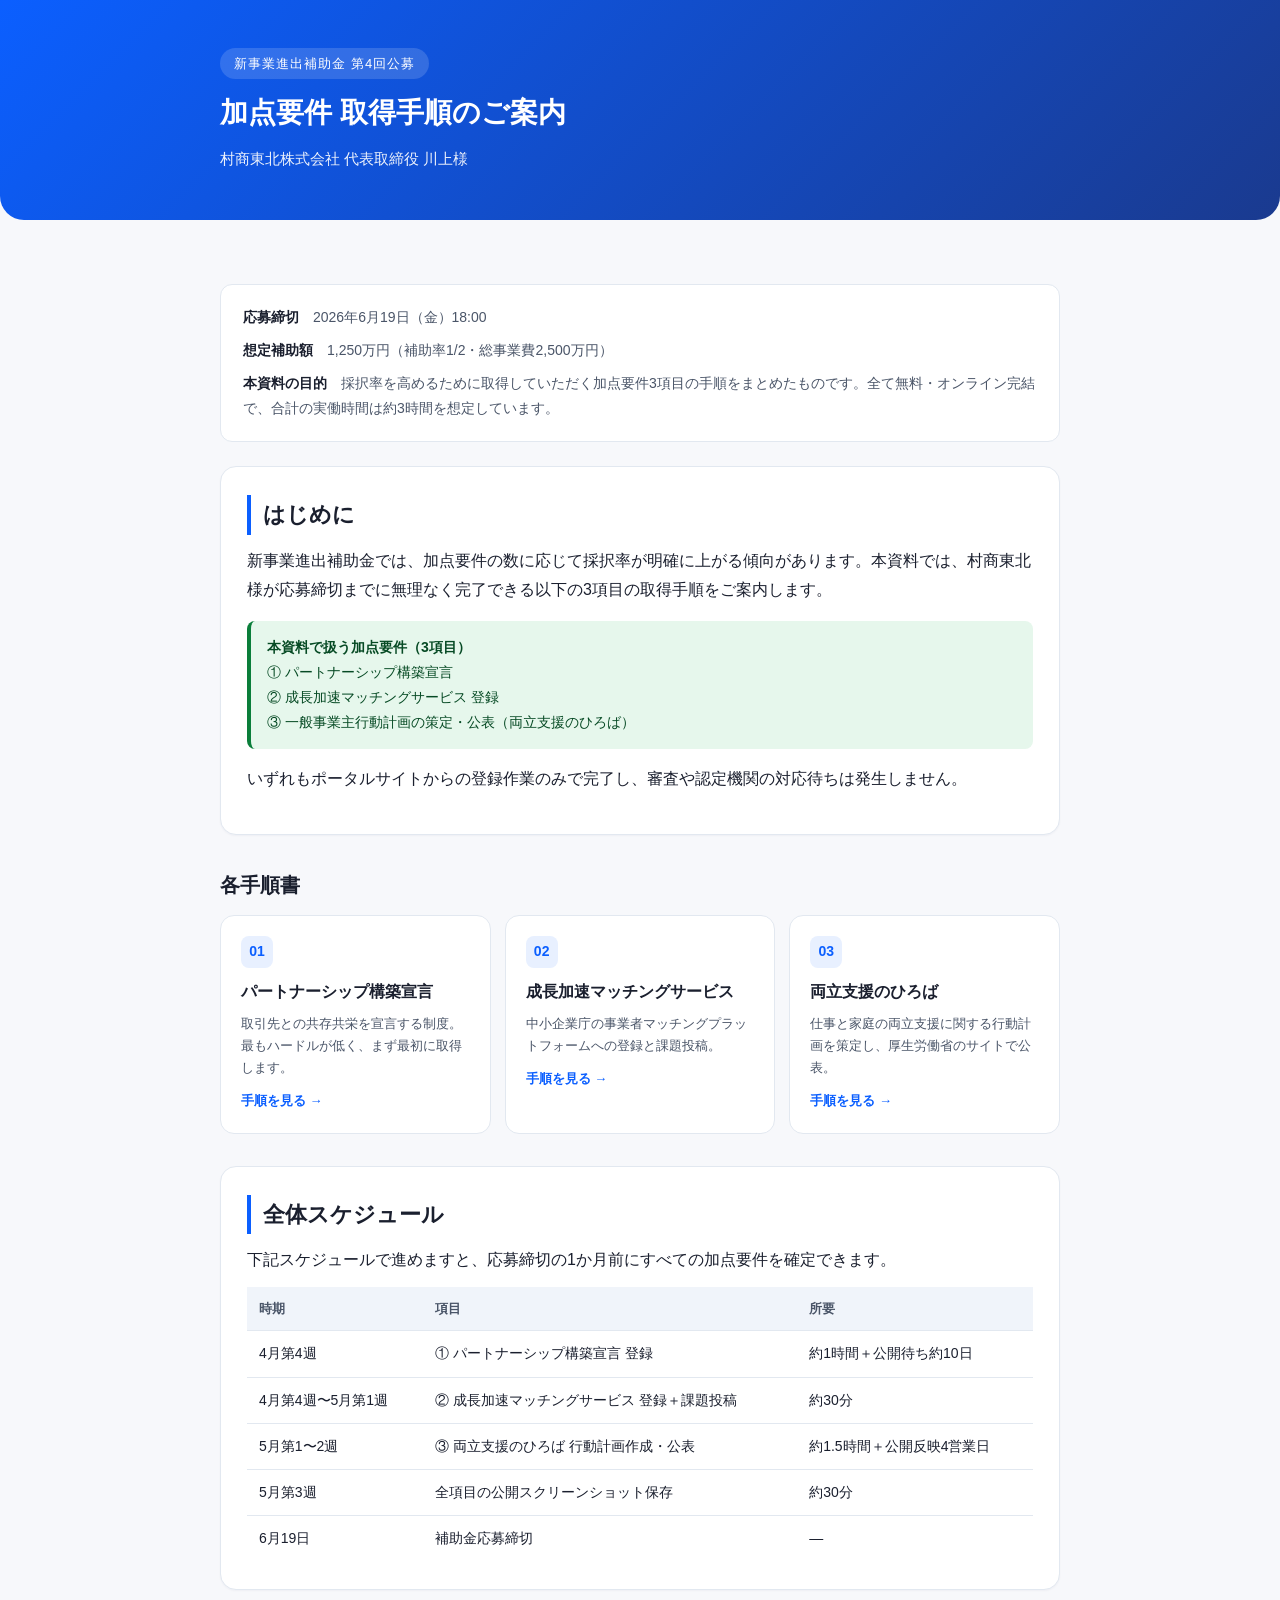
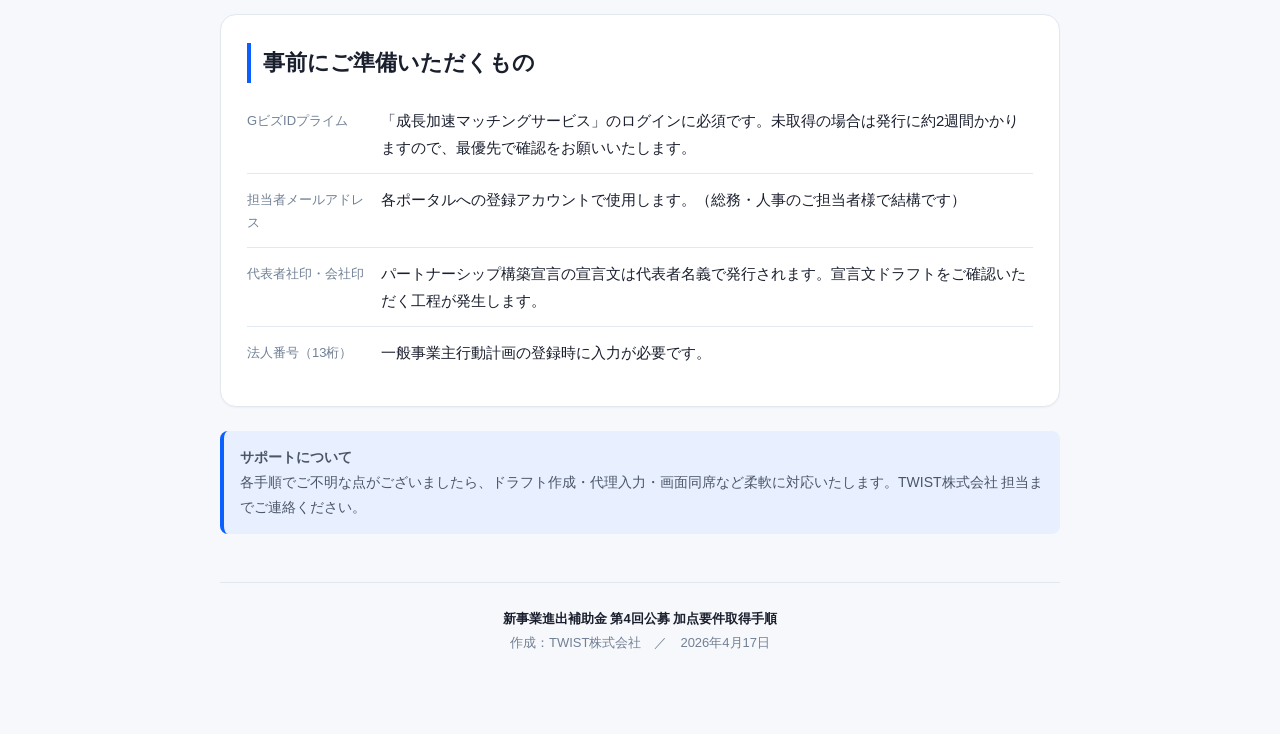
==== index.html @ b890b6a1 "Initial commit: 村商東北様向け加点要件手順書 3本" ====
<!DOCTYPE html>
<html lang="ja">
<head>
<meta charset="UTF-8">
<meta name="viewport" content="width=device-width,initial-scale=1">
<title>加点要件 取得手順 | 村商東北株式会社様</title>
<link rel="stylesheet" href="style.css">
</head>
<body>
<header class="top">
  <div class="wrap">
    <span class="eyebrow">新事業進出補助金 第4回公募</span>
    <h1>加点要件 取得手順のご案内</h1>
    <p class="lead">村商東北株式会社 代表取締役 川上様</p>
  </div>
</header>

<main class="wrap">

  <section class="meta">
    <div><b>応募締切</b>　2026年6月19日（金）18:00</div>
    <div><b>想定補助額</b>　1,250万円（補助率1/2・総事業費2,500万円）</div>
    <div><b>本資料の目的</b>　採択率を高めるために取得していただく加点要件3項目の手順をまとめたものです。全て無料・オンライン完結で、合計の実働時間は約3時間を想定しています。</div>
  </section>

  <section class="card">
    <h2>はじめに</h2>
    <p>新事業進出補助金では、加点要件の数に応じて採択率が明確に上がる傾向があります。本資料では、村商東北様が応募締切までに無理なく完了できる以下の3項目の取得手順をご案内します。</p>
    <div class="ok">
      <b>本資料で扱う加点要件（3項目）</b><br>
      ① パートナーシップ構築宣言<br>
      ② 成長加速マッチングサービス 登録<br>
      ③ 一般事業主行動計画の策定・公表（両立支援のひろば）
    </div>
    <p>いずれもポータルサイトからの登録作業のみで完了し、審査や認定機関の対応待ちは発生しません。</p>
  </section>

  <h2 style="font-size:20px;margin:32px 0 12px">各手順書</h2>
  <div class="hero-cards">
    <a href="01-partnership.html" class="hero-card">
      <div class="num">01</div>
      <h3>パートナーシップ構築宣言</h3>
      <p>取引先との共存共栄を宣言する制度。最もハードルが低く、まず最初に取得します。</p>
      <span class="arrow">手順を見る →</span>
    </a>
    <a href="02-matching.html" class="hero-card">
      <div class="num">02</div>
      <h3>成長加速マッチングサービス</h3>
      <p>中小企業庁の事業者マッチングプラットフォームへの登録と課題投稿。</p>
      <span class="arrow">手順を見る →</span>
    </a>
    <a href="03-ryouritsu.html" class="hero-card">
      <div class="num">03</div>
      <h3>両立支援のひろば</h3>
      <p>仕事と家庭の両立支援に関する行動計画を策定し、厚生労働省のサイトで公表。</p>
      <span class="arrow">手順を見る →</span>
    </a>
  </div>

  <section class="card" style="margin-top:32px">
    <h2>全体スケジュール</h2>
    <p>下記スケジュールで進めますと、応募締切の1か月前にすべての加点要件を確定できます。</p>
    <table class="schedule">
      <thead><tr><th>時期</th><th>項目</th><th>所要</th></tr></thead>
      <tbody>
        <tr><td>4月第4週</td><td>① パートナーシップ構築宣言 登録</td><td>約1時間＋公開待ち約10日</td></tr>
        <tr><td>4月第4週〜5月第1週</td><td>② 成長加速マッチングサービス 登録＋課題投稿</td><td>約30分</td></tr>
        <tr><td>5月第1〜2週</td><td>③ 両立支援のひろば 行動計画作成・公表</td><td>約1.5時間＋公開反映4営業日</td></tr>
        <tr><td>5月第3週</td><td>全項目の公開スクリーンショット保存</td><td>約30分</td></tr>
        <tr><td>6月19日</td><td>補助金応募締切</td><td>—</td></tr>
      </tbody>
    </table>
  </section>

  <section class="card">
    <h2>事前にご準備いただくもの</h2>
    <dl style="margin:0">
      <div class="kv"><dt>GビズIDプライム</dt><dd>「成長加速マッチングサービス」のログインに必須です。未取得の場合は発行に約2週間かかりますので、最優先で確認をお願いいたします。</dd></div>
      <div class="kv"><dt>担当者メールアドレス</dt><dd>各ポータルへの登録アカウントで使用します。（総務・人事のご担当者様で結構です）</dd></div>
      <div class="kv"><dt>代表者社印・会社印</dt><dd>パートナーシップ構築宣言の宣言文は代表者名義で発行されます。宣言文ドラフトをご確認いただく工程が発生します。</dd></div>
      <div class="kv"><dt>法人番号（13桁）</dt><dd>一般事業主行動計画の登録時に入力が必要です。</dd></div>
    </dl>
  </section>

  <div class="note">
    <b>サポートについて</b><br>
    各手順でご不明な点がございましたら、ドラフト作成・代理入力・画面同席など柔軟に対応いたします。TWIST株式会社 担当までご連絡ください。
  </div>

  <footer>
    <div><b>新事業進出補助金 第4回公募 加点要件取得手順</b></div>
    <div>作成：TWIST株式会社　／　2026年4月17日</div>
  </footer>
</main>
</body>
</html>
---- style.css ----
:root{
  --ink:#1a1f2e;
  --sub:#4a5568;
  --muted:#718096;
  --line:#e2e8f0;
  --bg:#f7f8fb;
  --card:#ffffff;
  --accent:#0b5fff;
  --accent-soft:#e8f0ff;
  --warn:#b84500;
  --warn-soft:#fff2e6;
  --ok:#0a7e3a;
  --ok-soft:#e6f7ec;
}
*{box-sizing:border-box}
html,body{margin:0;padding:0}
body{
  font-family:"Hiragino Kaku Gothic ProN","Yu Gothic",YuGothic,"Meiryo",sans-serif;
  color:var(--ink);
  background:var(--bg);
  line-height:1.8;
  font-size:16px;
  -webkit-text-size-adjust:100%;
}
a{color:var(--accent);text-decoration:none}
a:hover{text-decoration:underline}

.wrap{max-width:880px;margin:0 auto;padding:32px 20px 80px}

header.top{
  background:linear-gradient(135deg,#0b5fff 0%,#1a3a8f 100%);
  color:#fff;padding:48px 20px;margin-bottom:32px;border-radius:0 0 24px 24px;
}
header.top .wrap{padding-top:0;padding-bottom:0}
header.top .eyebrow{
  display:inline-block;background:rgba(255,255,255,.15);
  padding:4px 14px;border-radius:999px;font-size:13px;letter-spacing:.08em;
  margin-bottom:14px;
}
header.top h1{font-size:28px;margin:0 0 12px;line-height:1.4;font-weight:700}
header.top p.lead{font-size:15px;margin:0;opacity:.92}

.meta{
  background:var(--card);border:1px solid var(--line);border-radius:12px;
  padding:20px 22px;margin-bottom:24px;display:grid;gap:8px;
  font-size:14px;color:var(--sub);
}
.meta b{color:var(--ink)}

.card{
  background:var(--card);border:1px solid var(--line);border-radius:16px;
  padding:28px 26px;margin-bottom:24px;
  box-shadow:0 1px 2px rgba(10,30,70,.04);
}
.card h2{
  font-size:22px;margin:0 0 12px;color:var(--ink);font-weight:700;
  border-left:4px solid var(--accent);padding-left:12px;
}
.card h3{
  font-size:17px;margin:24px 0 10px;font-weight:700;color:var(--ink);
}
.card p{margin:0 0 12px}

ol.steps{counter-reset:stp;list-style:none;padding:0;margin:16px 0 0}
ol.steps > li{
  counter-increment:stp;position:relative;
  padding:16px 16px 16px 58px;margin:12px 0;
  border:1px solid var(--line);border-radius:12px;background:#fff;
}
ol.steps > li::before{
  content:counter(stp);
  position:absolute;left:14px;top:14px;
  width:32px;height:32px;border-radius:50%;
  background:var(--accent);color:#fff;
  display:flex;align-items:center;justify-content:center;font-weight:700;
  font-size:14px;
}
ol.steps > li > strong{display:block;margin-bottom:6px;font-size:15px}
ol.steps > li small{color:var(--muted);font-size:13px;display:block;margin-top:4px}

.hero-cards{display:grid;gap:14px;grid-template-columns:1fr}
@media(min-width:720px){.hero-cards{grid-template-columns:repeat(3,1fr)}}
.hero-card{
  background:#fff;border:1px solid var(--line);border-radius:14px;padding:20px;
  display:block;color:var(--ink);transition:transform .12s ease,box-shadow .12s ease;
}
.hero-card:hover{
  transform:translateY(-2px);box-shadow:0 8px 22px rgba(10,30,70,.08);
  text-decoration:none;
}
.hero-card .num{
  width:32px;height:32px;border-radius:8px;background:var(--accent-soft);
  color:var(--accent);display:flex;align-items:center;justify-content:center;
  font-weight:700;font-size:14px;margin-bottom:10px;
}
.hero-card h3{margin:0 0 6px;font-size:16px;color:var(--ink)}
.hero-card p{margin:0;font-size:13px;color:var(--sub);line-height:1.7}
.hero-card .arrow{color:var(--accent);font-size:13px;margin-top:10px;display:block;font-weight:600}

.note{
  background:var(--accent-soft);border-left:4px solid var(--accent);
  border-radius:8px;padding:14px 16px;margin:16px 0;font-size:14px;color:var(--sub);
}
.warn{
  background:var(--warn-soft);border-left:4px solid var(--warn);
  border-radius:8px;padding:14px 16px;margin:16px 0;font-size:14px;color:#7a3000;
}
.ok{
  background:var(--ok-soft);border-left:4px solid var(--ok);
  border-radius:8px;padding:14px 16px;margin:16px 0;font-size:14px;color:#064a24;
}

.kv{
  display:grid;grid-template-columns:120px 1fr;gap:6px 14px;
  padding:12px 0;border-top:1px solid var(--line);
}
.kv:first-of-type{border-top:0}
.kv dt{color:var(--muted);font-size:13px;padding-top:2px}
.kv dd{margin:0;font-size:15px}

.schedule{border-collapse:collapse;width:100%;margin-top:10px;font-size:14px}
.schedule th,.schedule td{padding:10px 12px;border-bottom:1px solid var(--line);text-align:left}
.schedule th{background:#f0f4fa;font-weight:700;font-size:13px;color:var(--sub)}
.schedule tr:last-child td{border-bottom:0}

.btn{
  display:inline-flex;align-items:center;gap:8px;
  background:var(--accent);color:#fff;padding:10px 18px;border-radius:8px;
  font-size:14px;font-weight:600;margin-top:8px;
}
.btn:hover{text-decoration:none;opacity:.92}

.back{
  display:inline-block;color:var(--sub);font-size:14px;margin-bottom:20px;
}
.back::before{content:"← "}

footer{
  margin-top:48px;padding-top:24px;border-top:1px solid var(--line);
  color:var(--muted);font-size:13px;text-align:center;
}
footer b{color:var(--ink)}

@media print{
  body{background:#fff}
  header.top{background:#fff;color:var(--ink);border:0}
  .hero-card:hover{transform:none;box-shadow:none}
  .card{box-shadow:none}
}
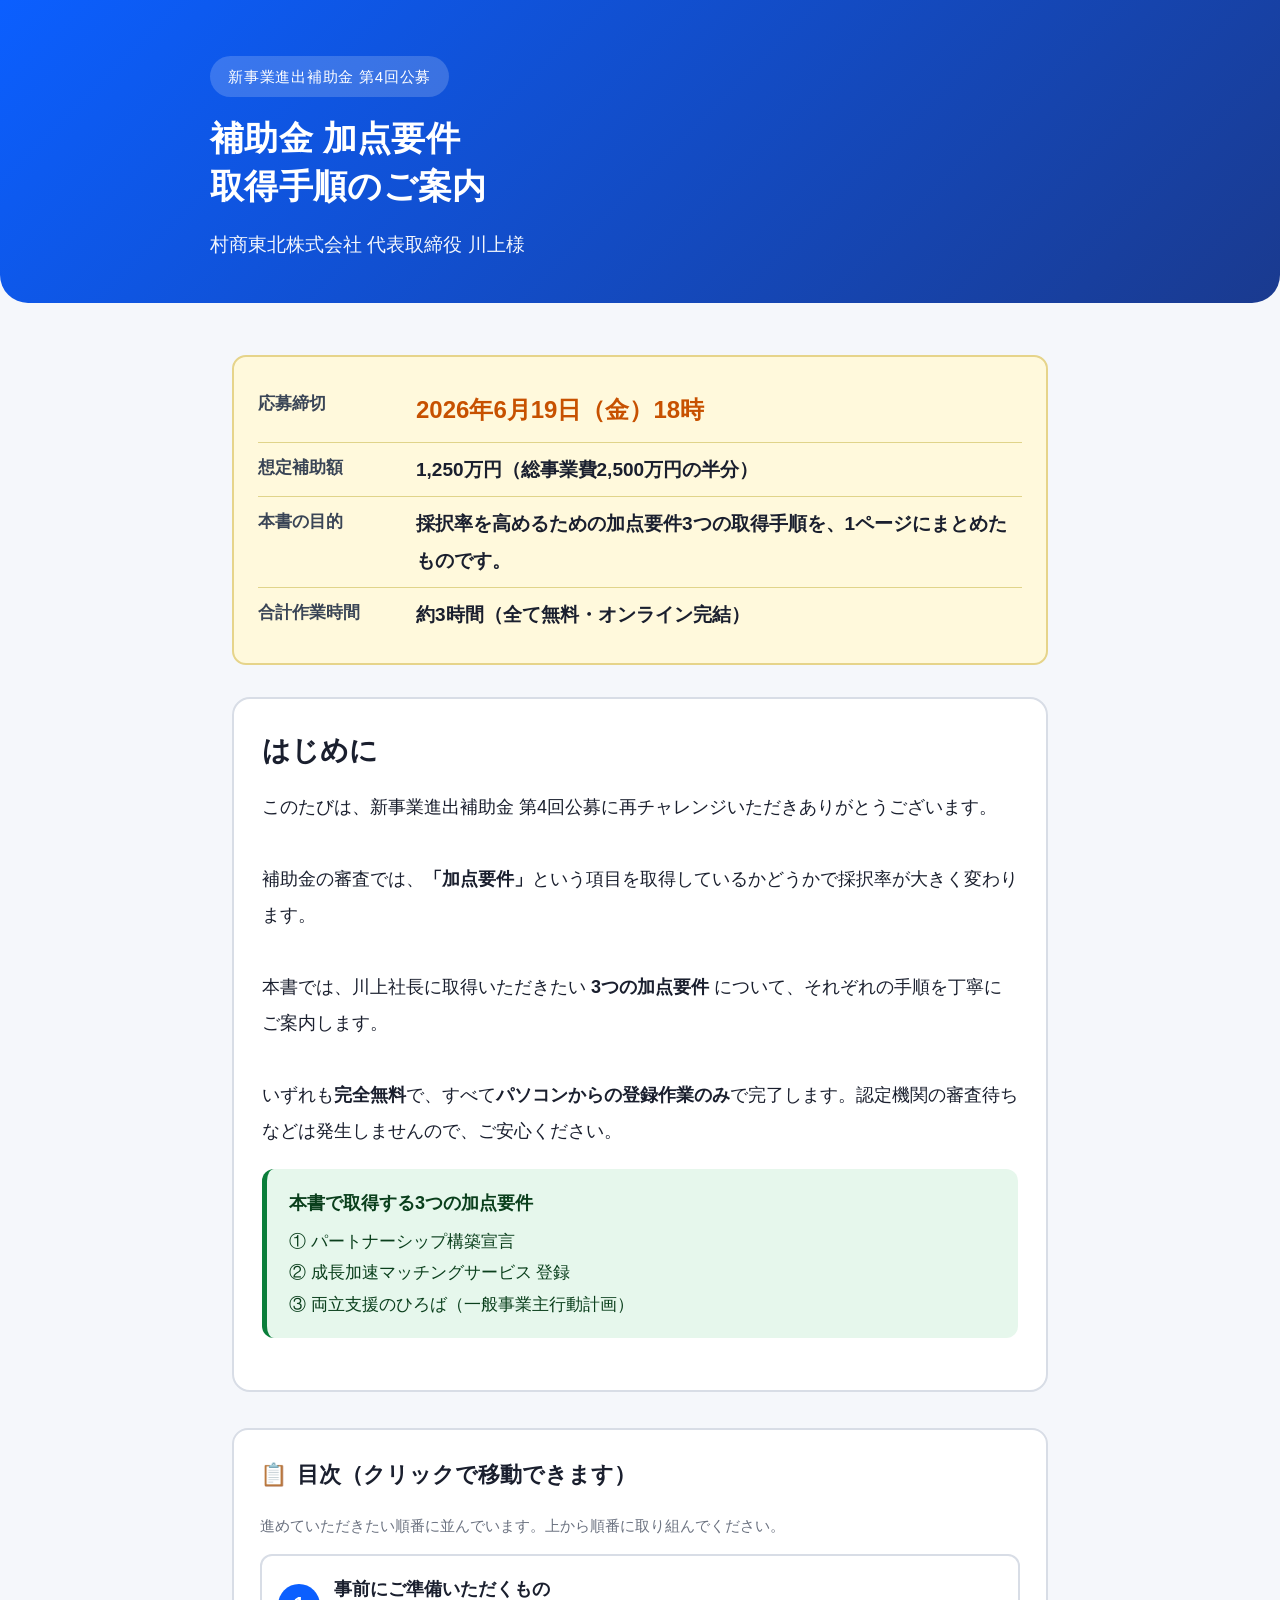
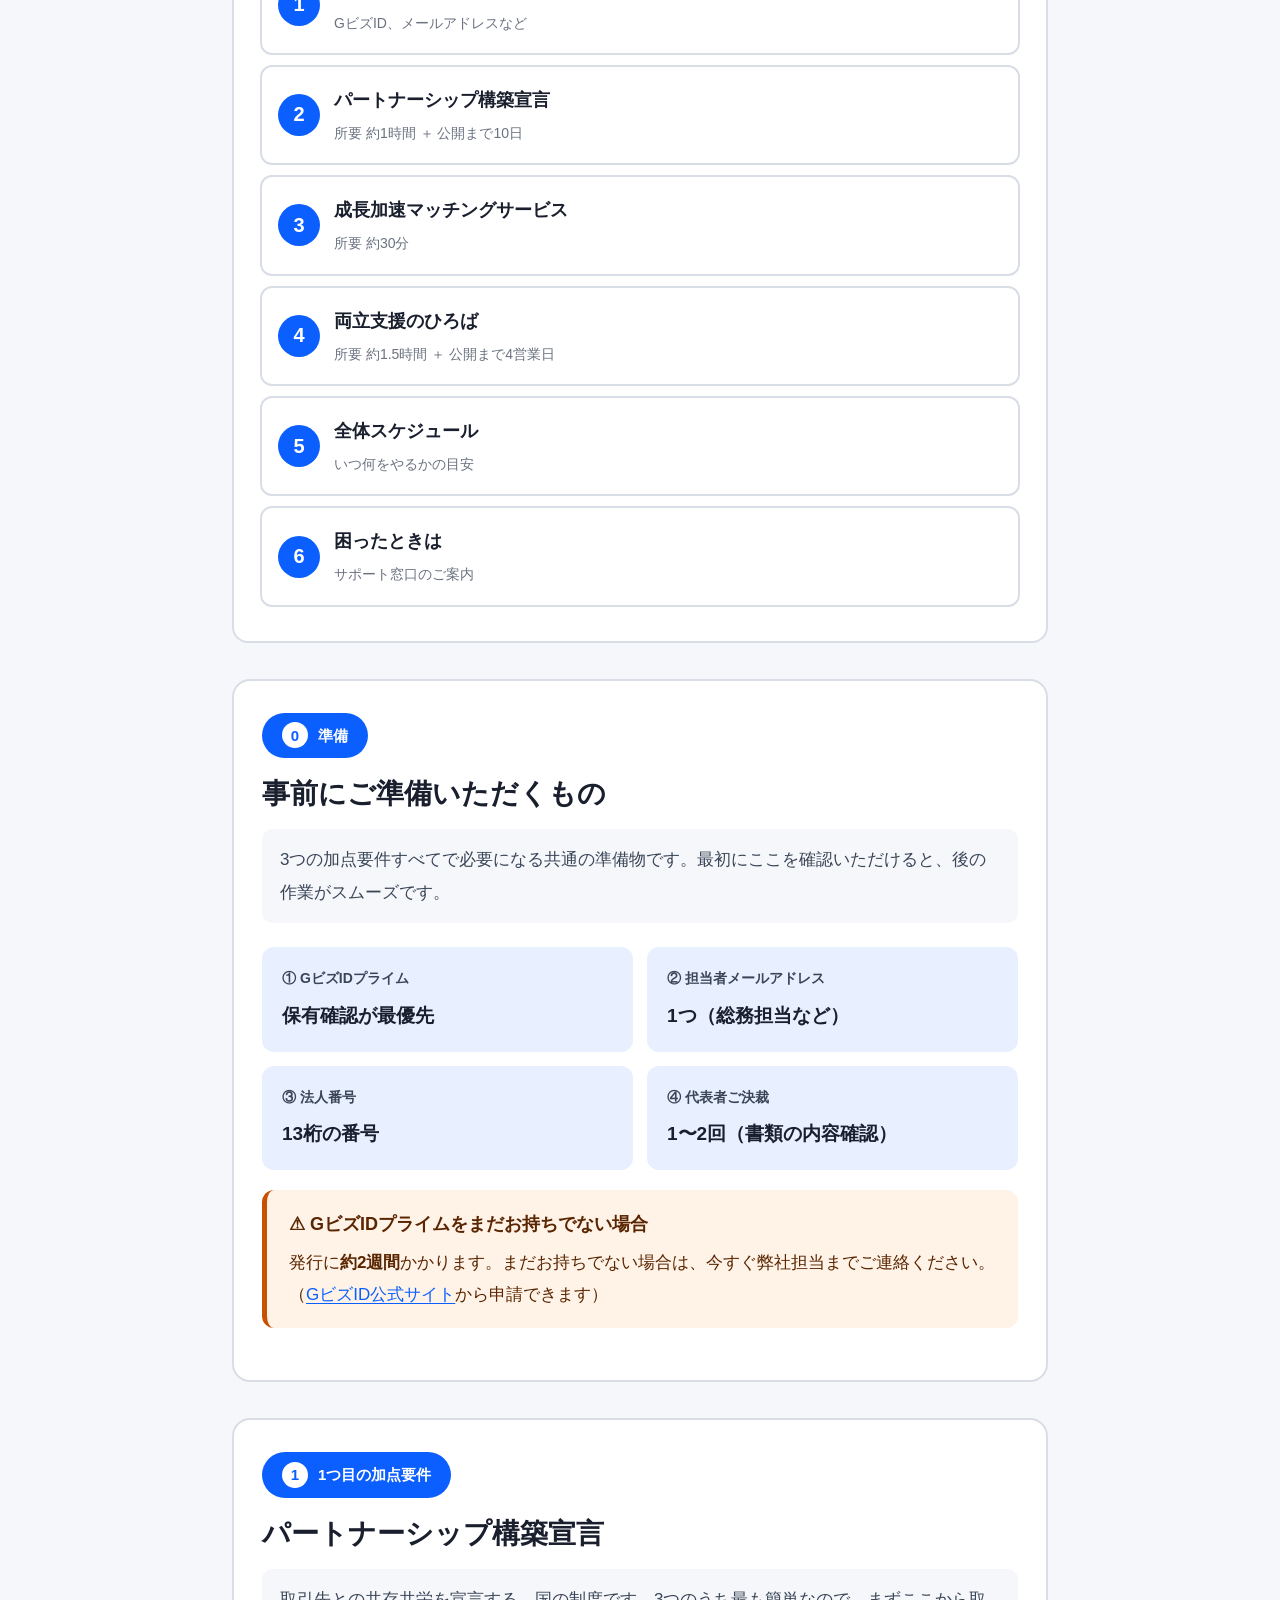
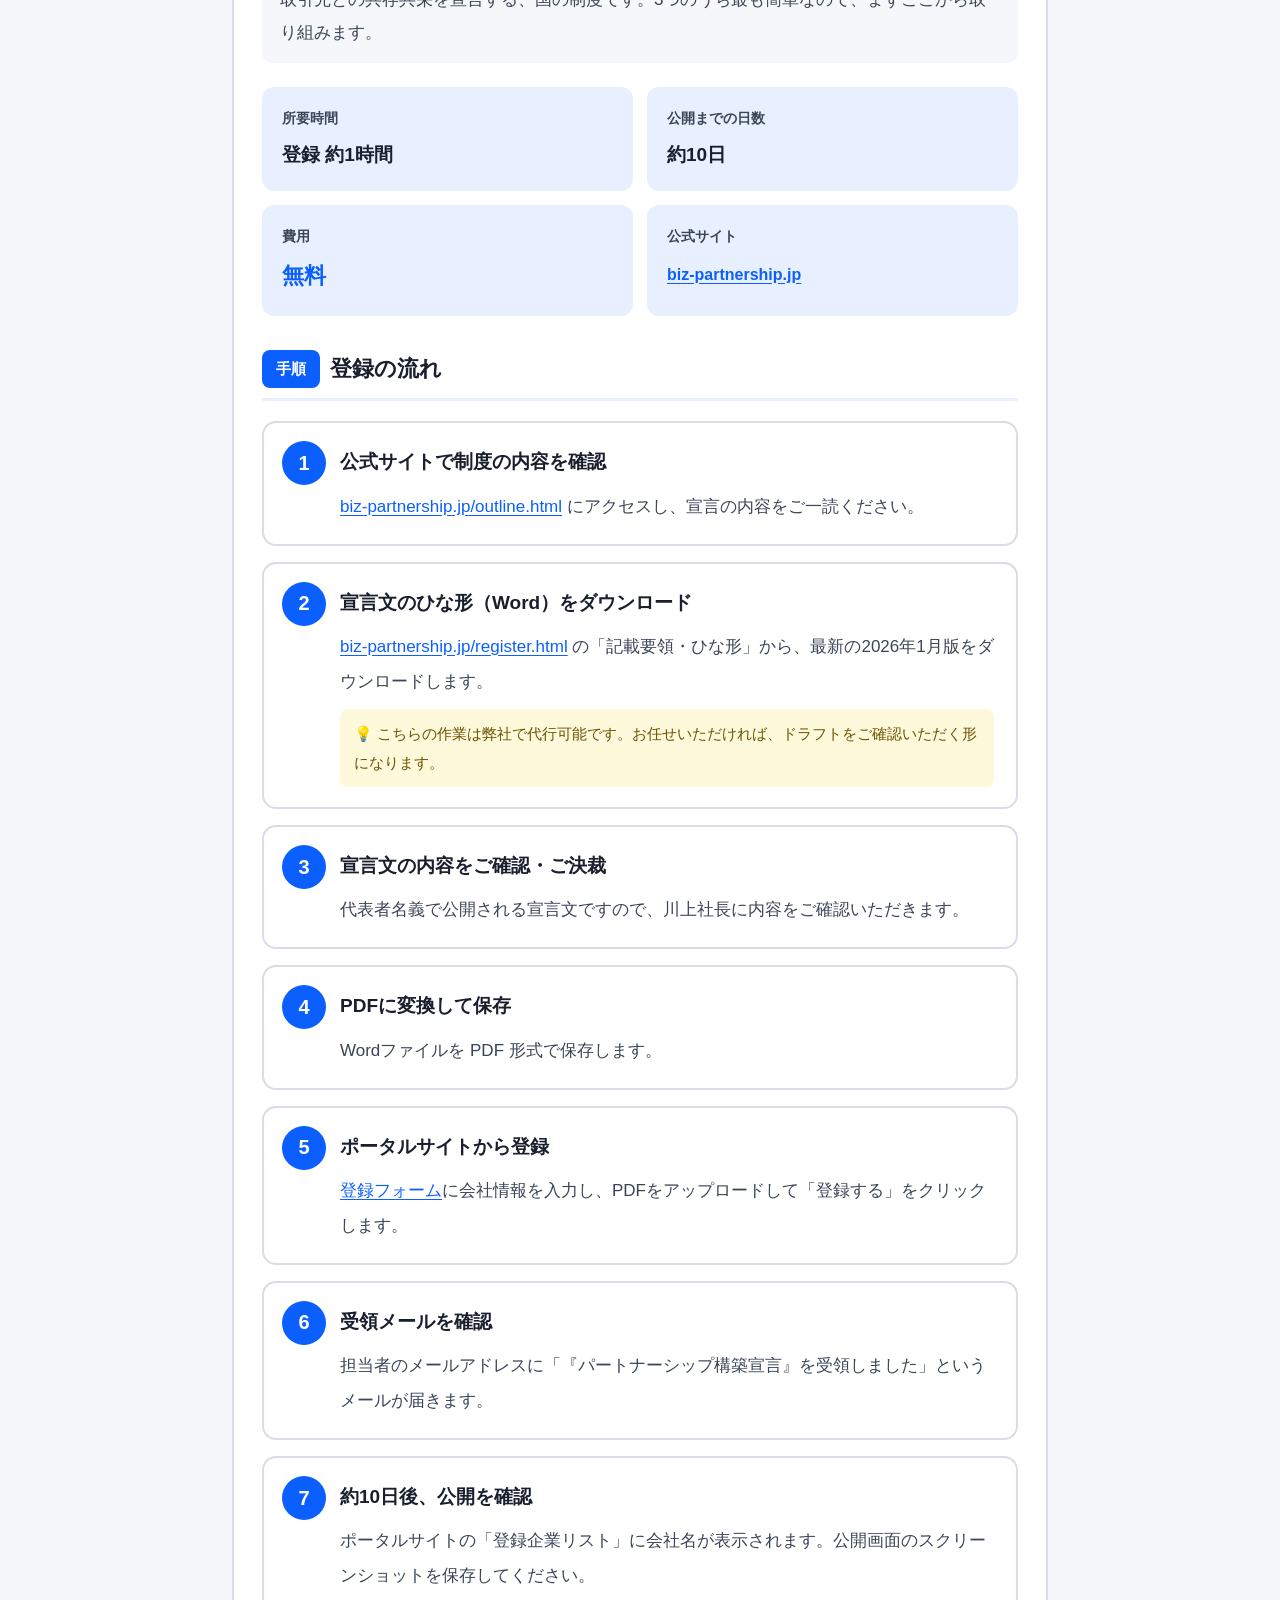
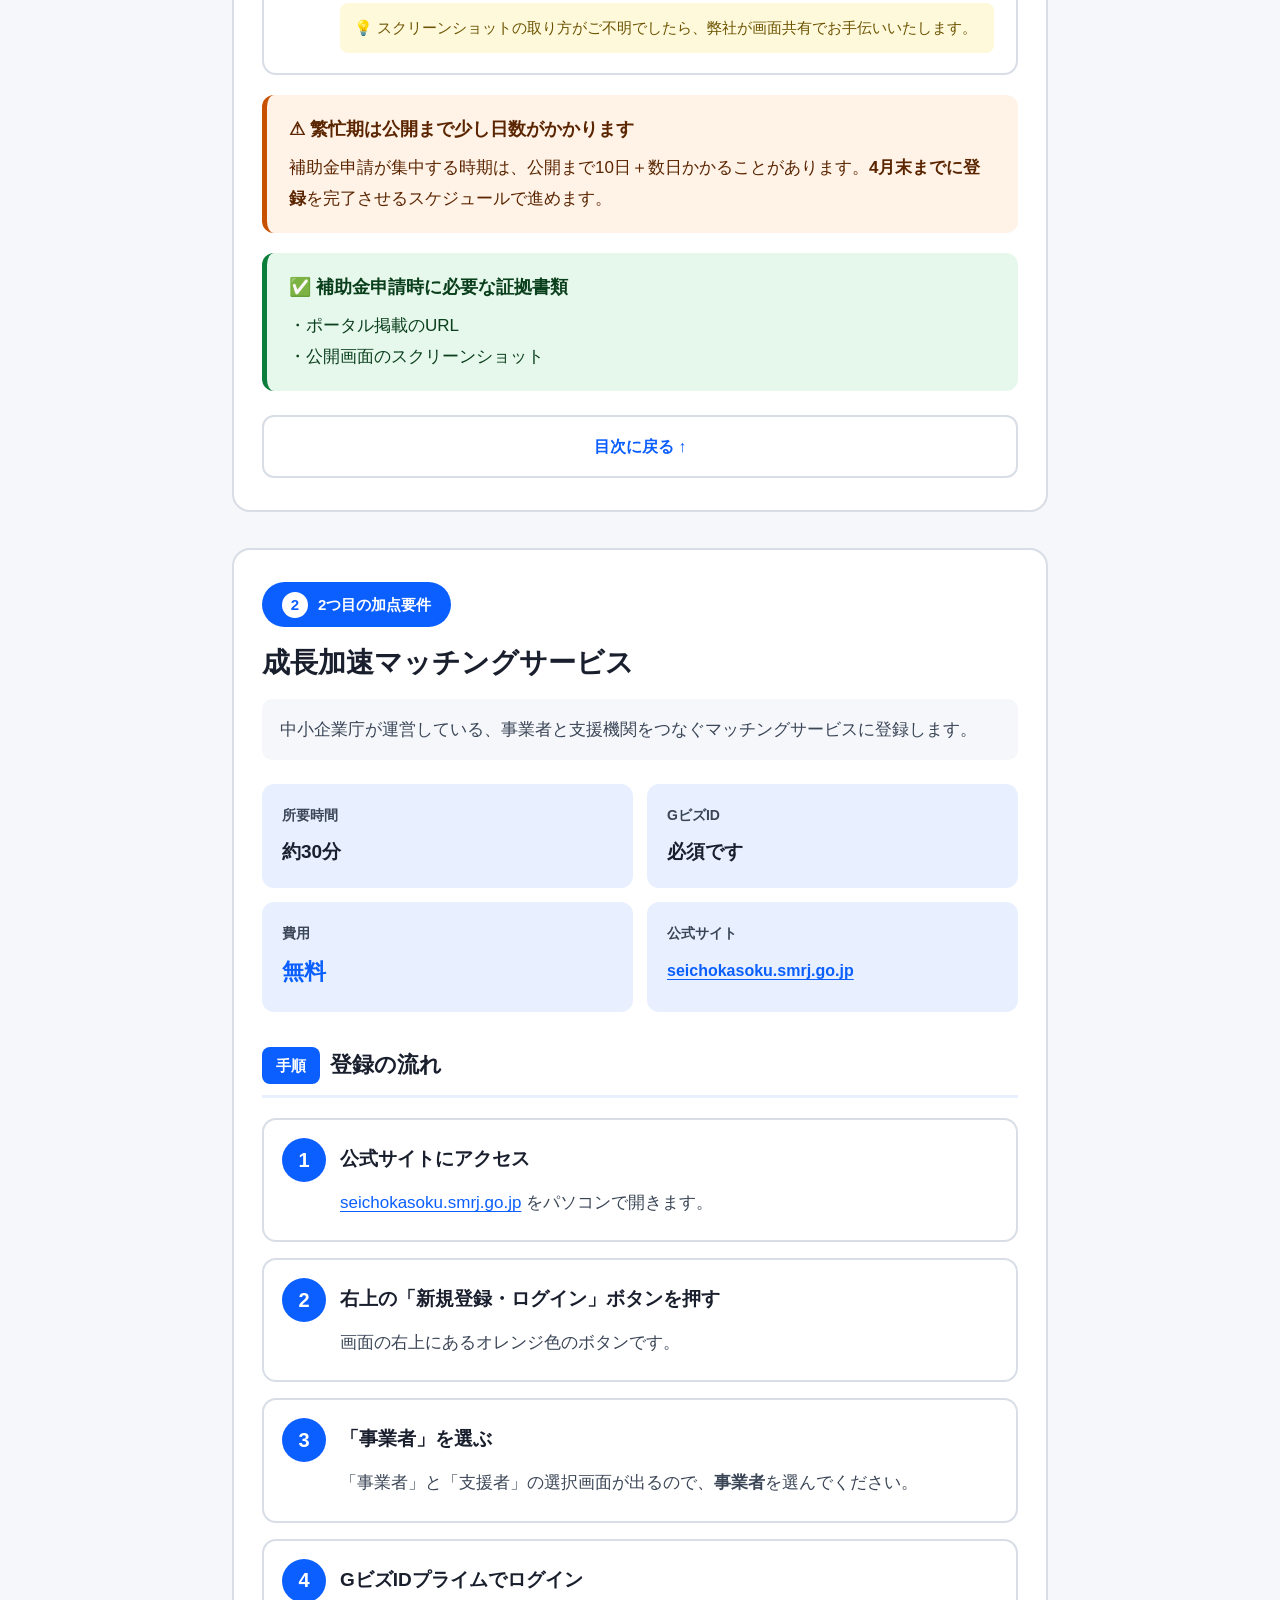
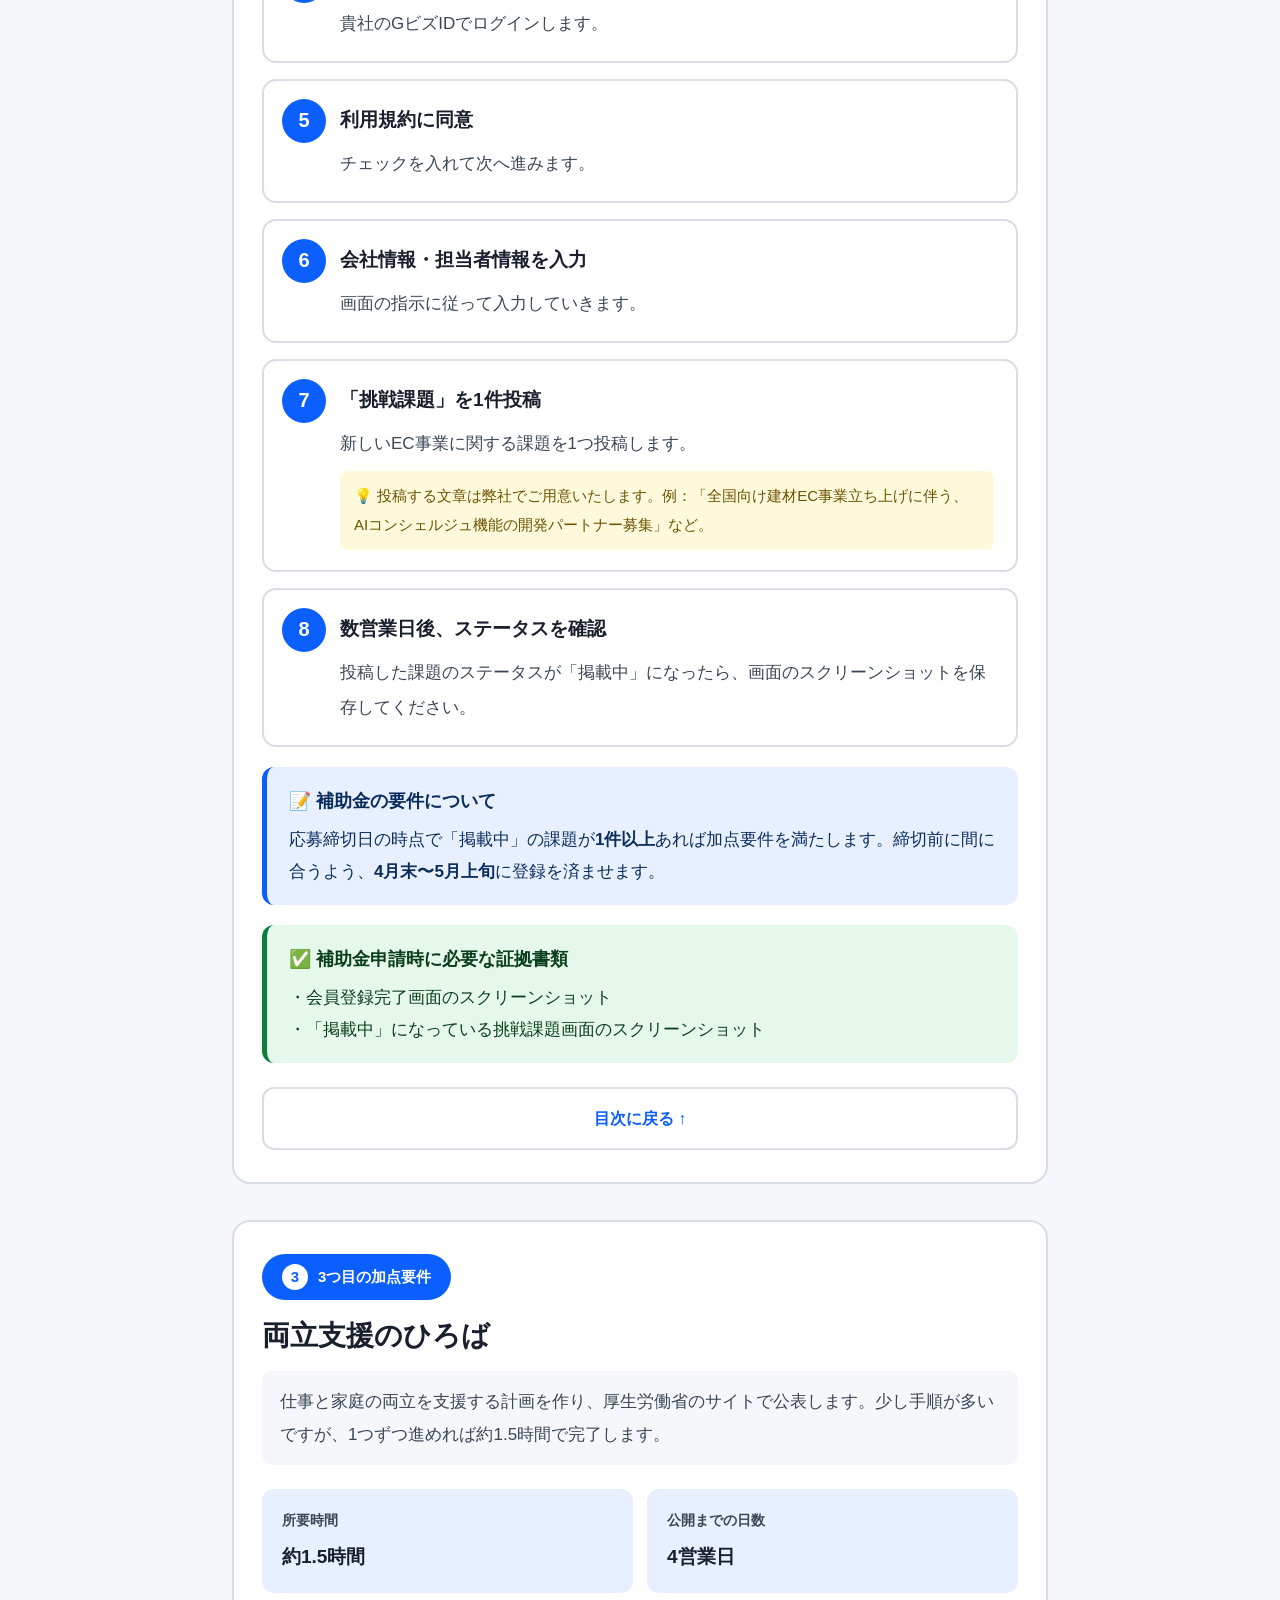
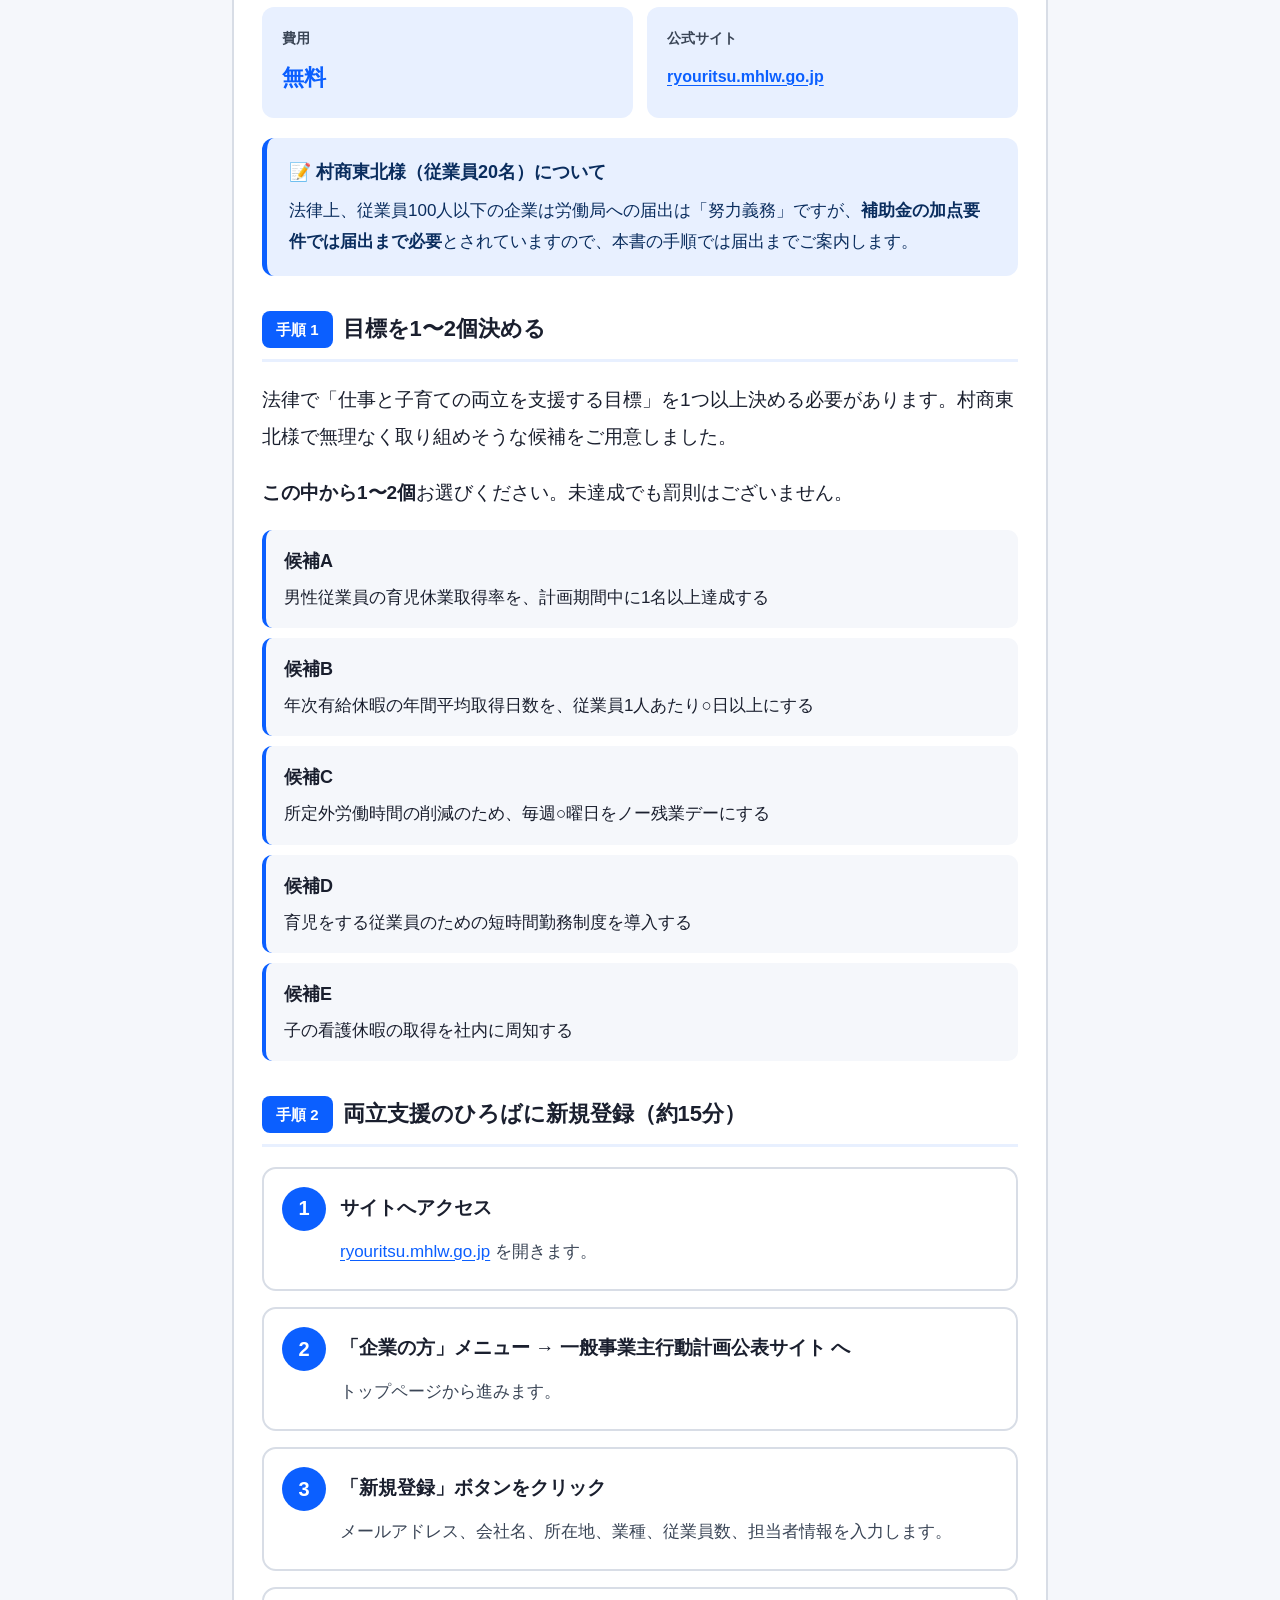
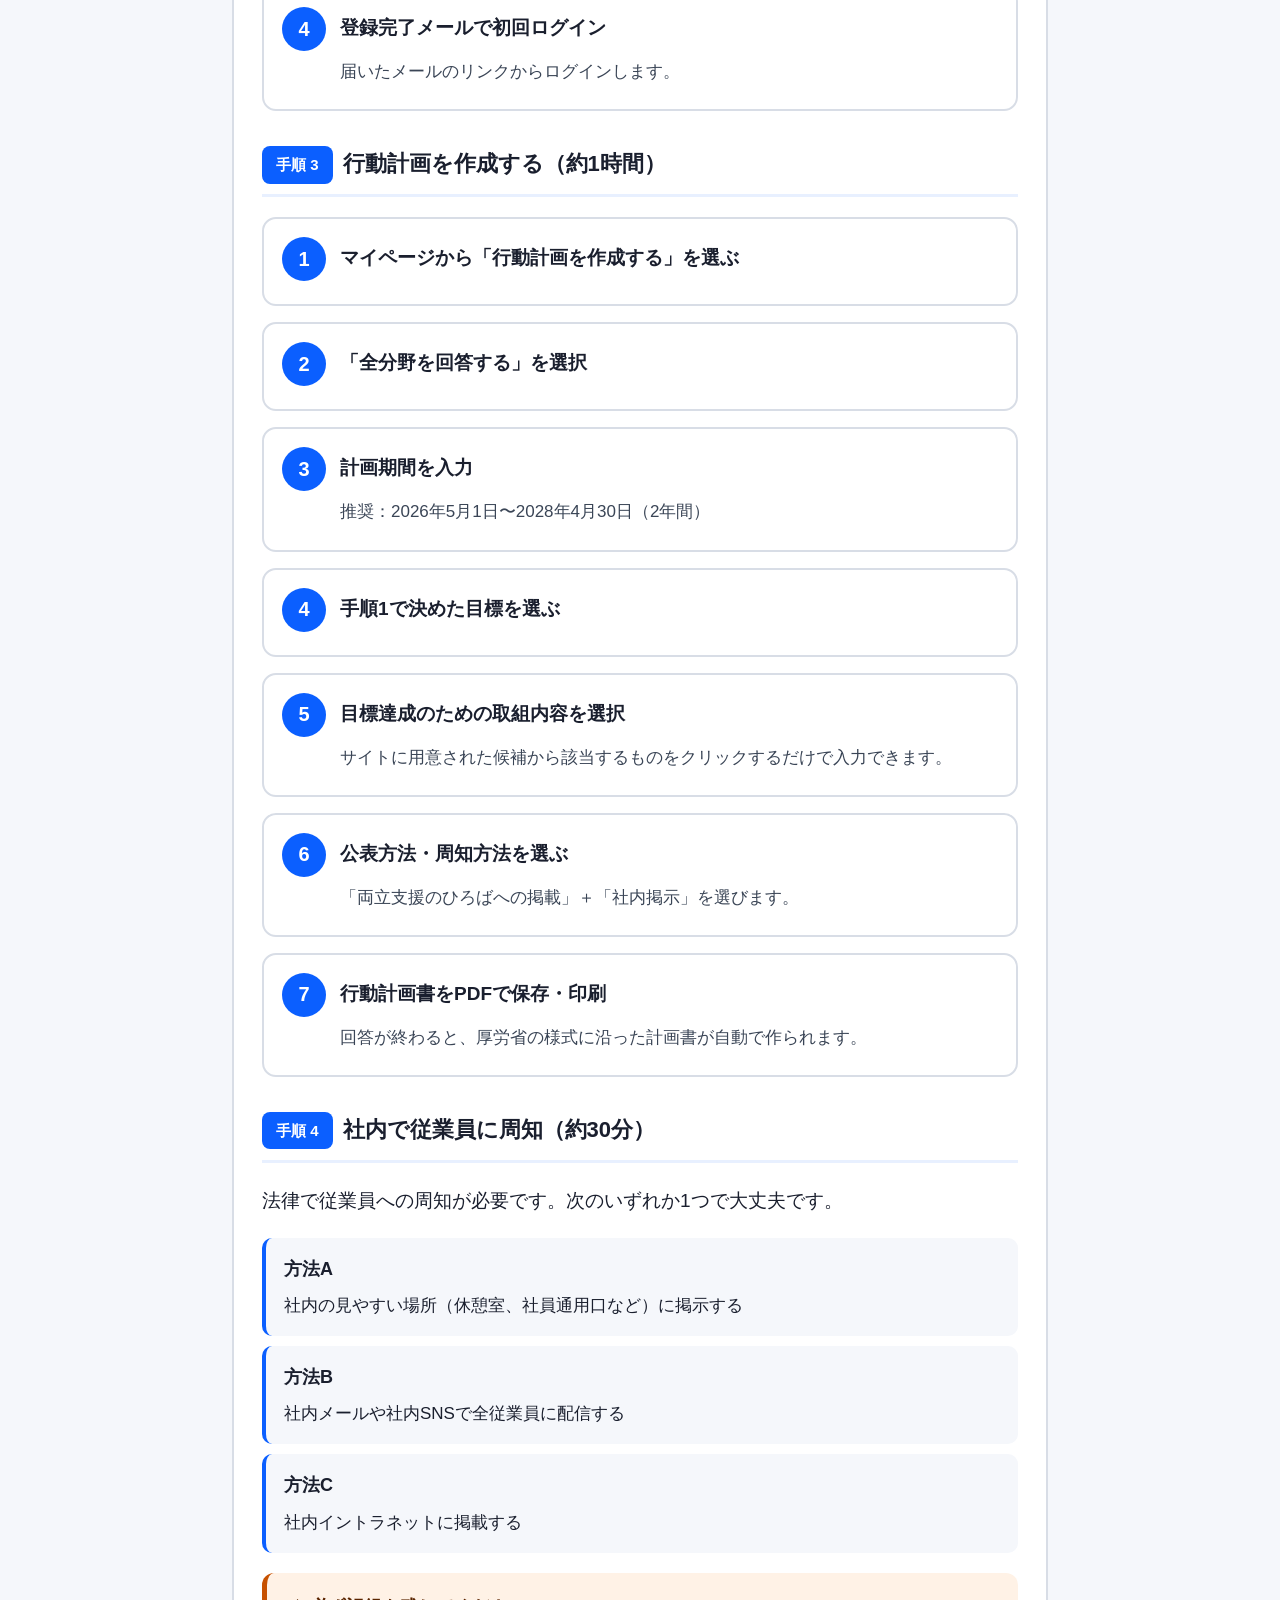
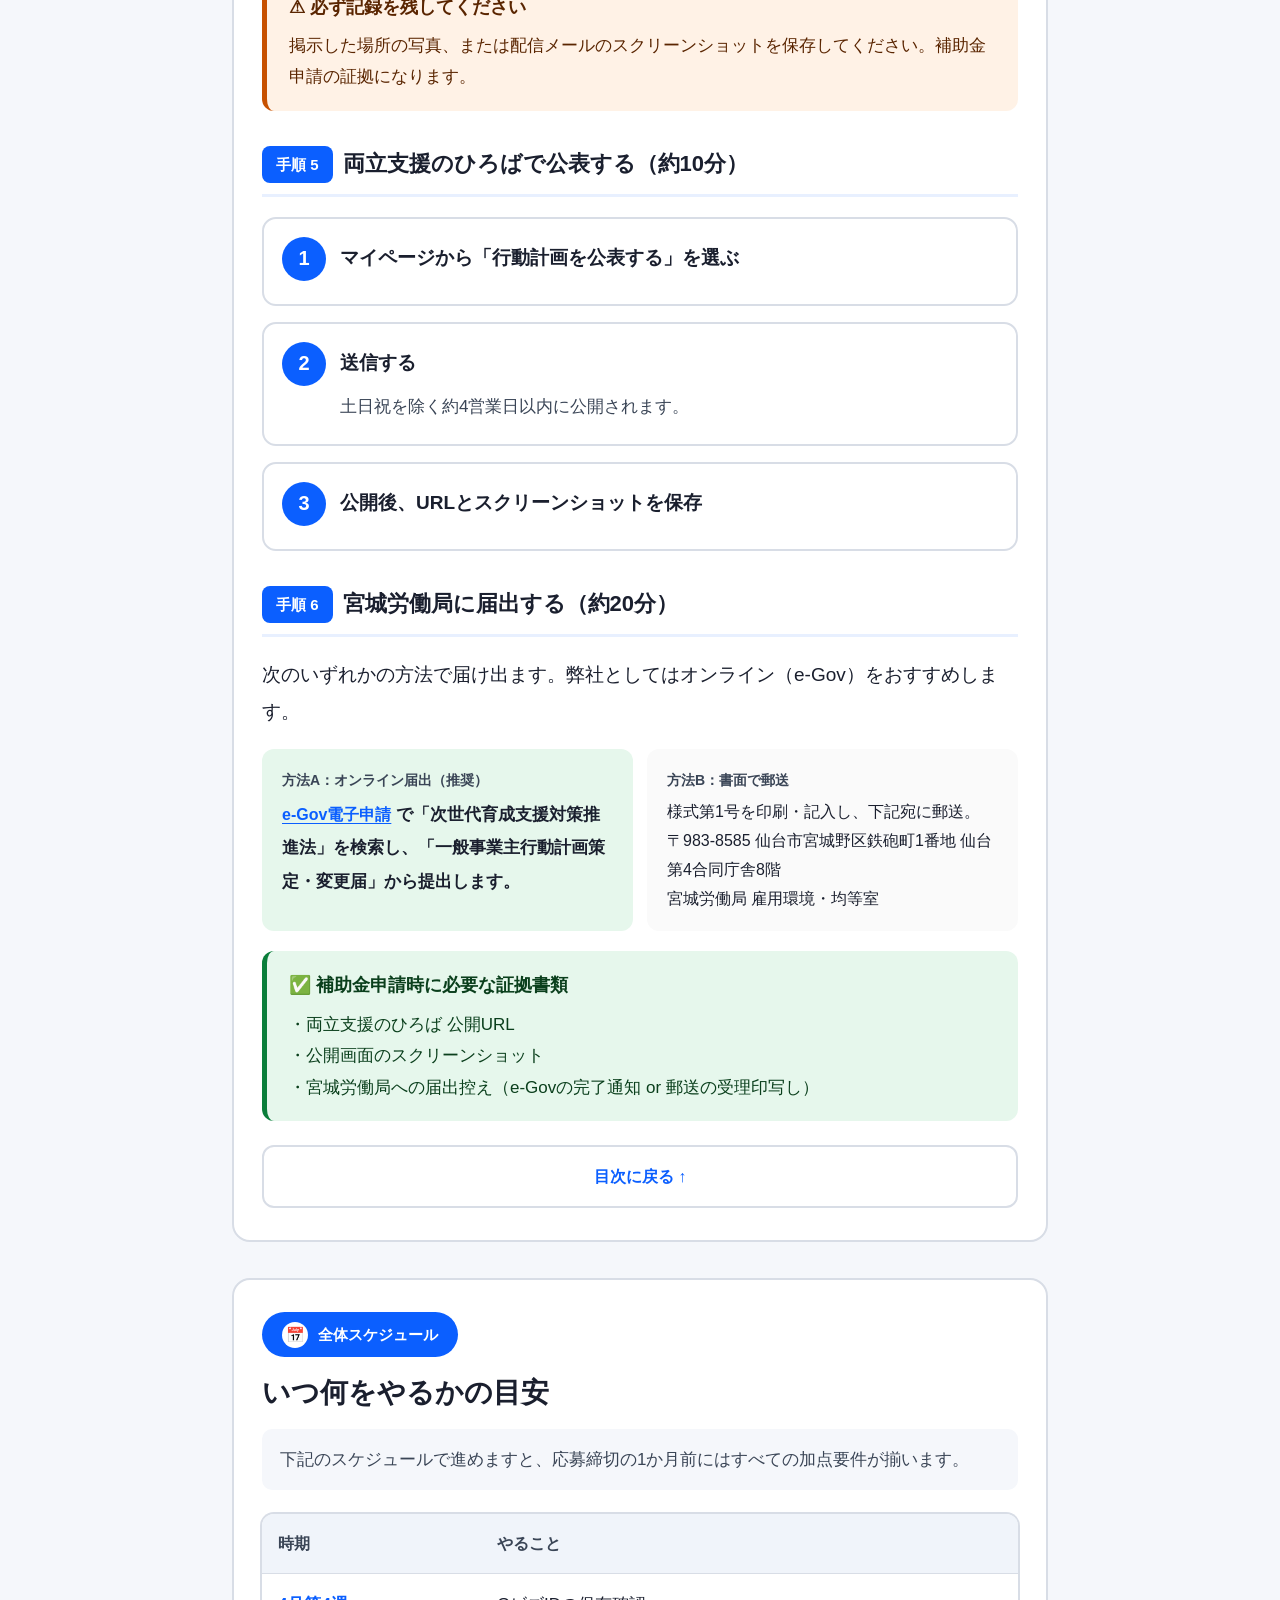
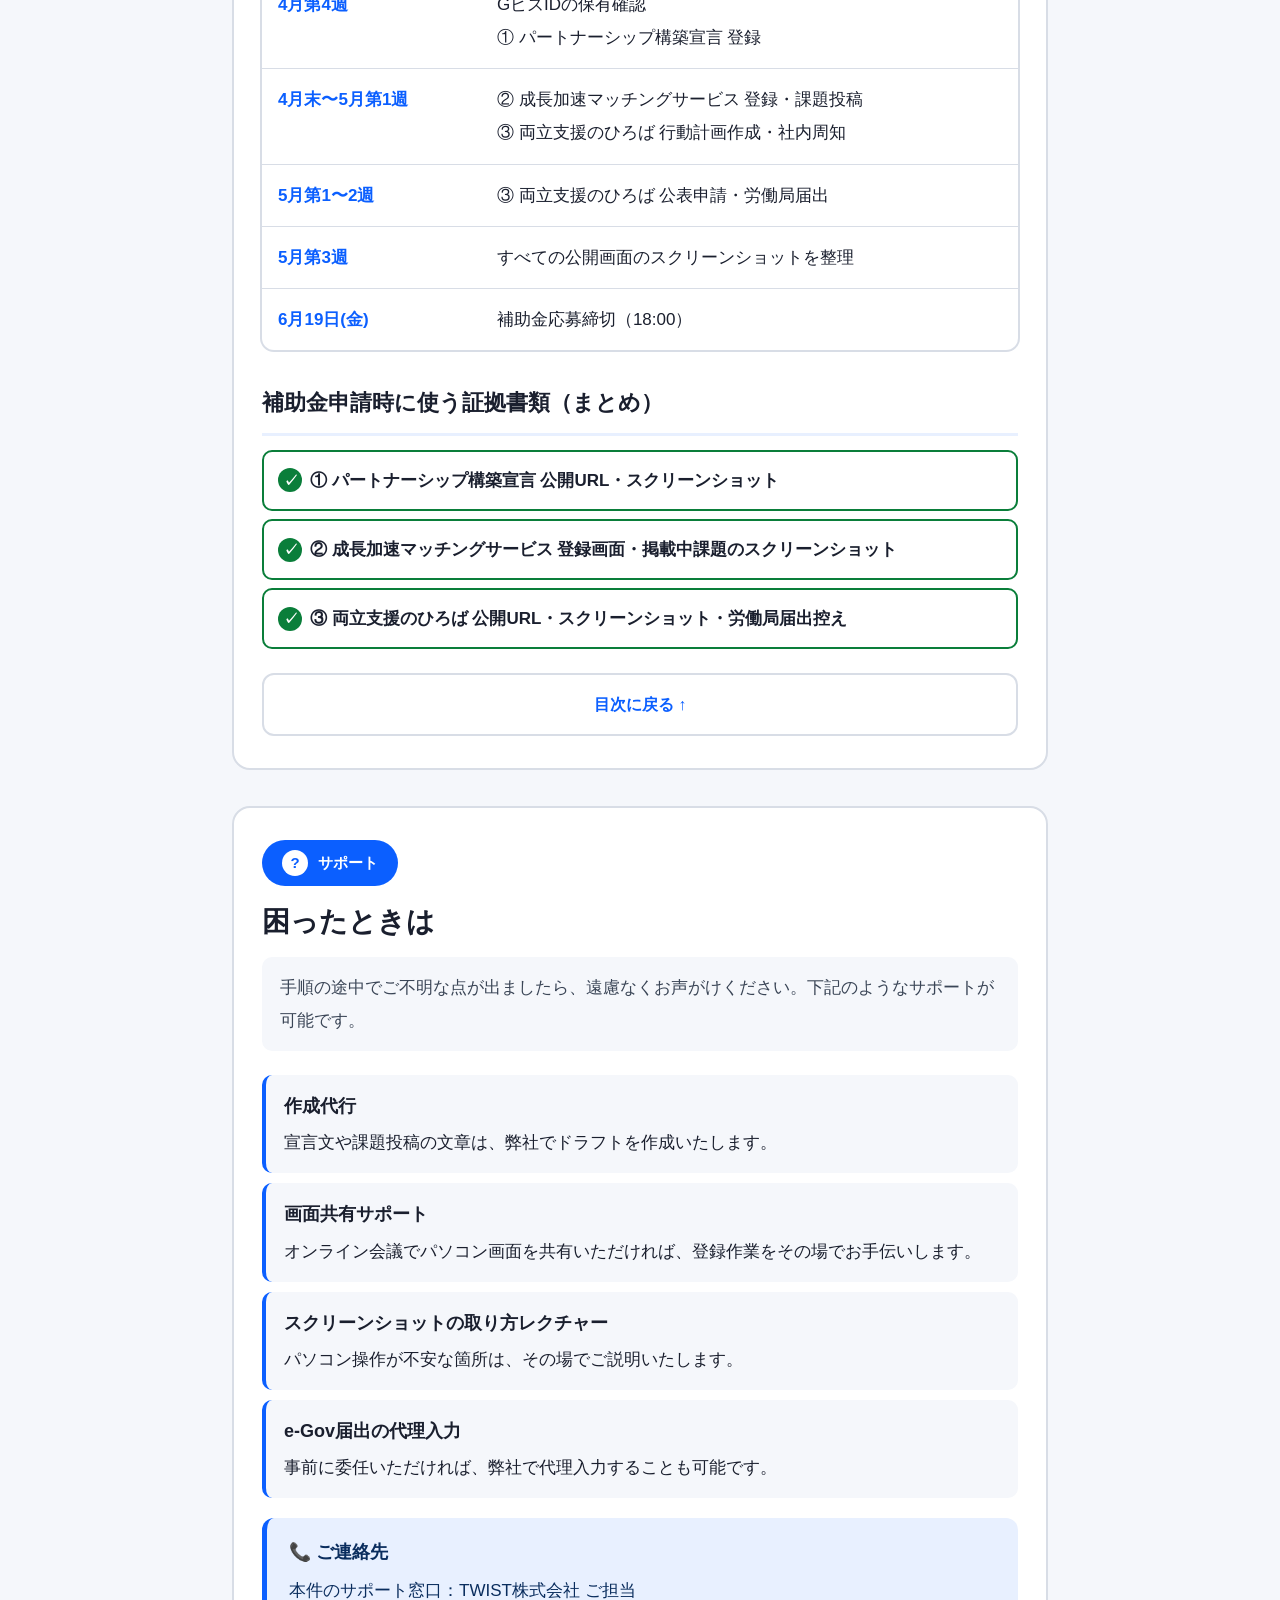
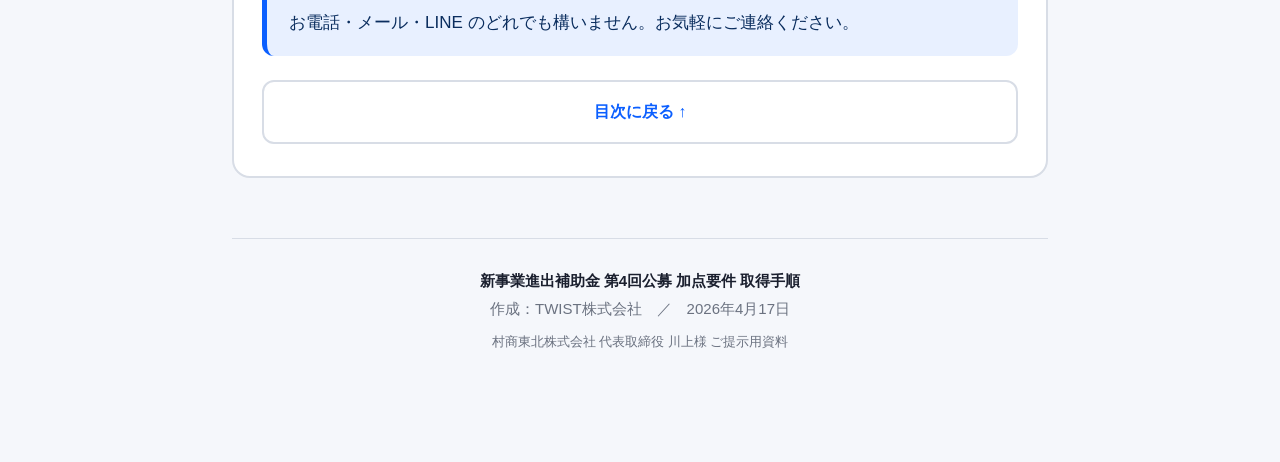
==== commit a2b49ccc: "60代向けに1ページ完結・目次ジャンプ構造へ刷新" ====
--- a/index.html
+++ b/index.html
@@ -3,94 +3,471 @@
 <head>
 <meta charset="UTF-8">
 <meta name="viewport" content="width=device-width,initial-scale=1">
-<title>加点要件 取得手順 | 村商東北株式会社様</title>
+<title>補助金 加点要件 取得手順のご案内 | 村商東北株式会社様</title>
 <link rel="stylesheet" href="style.css">
 </head>
 <body>
+
 <header class="top">
-  <div class="wrap">
+  <div class="inner">
     <span class="eyebrow">新事業進出補助金 第4回公募</span>
-    <h1>加点要件 取得手順のご案内</h1>
-    <p class="lead">村商東北株式会社 代表取締役 川上様</p>
+    <h1>補助金 加点要件<br>取得手順のご案内</h1>
+    <p class="to">村商東北株式会社 代表取締役 川上様</p>
   </div>
 </header>
 
 <main class="wrap">
 
-  <section class="meta">
-    <div><b>応募締切</b>　2026年6月19日（金）18:00</div>
-    <div><b>想定補助額</b>　1,250万円（補助率1/2・総事業費2,500万円）</div>
-    <div><b>本資料の目的</b>　採択率を高めるために取得していただく加点要件3項目の手順をまとめたものです。全て無料・オンライン完結で、合計の実働時間は約3時間を想定しています。</div>
-  </section>
-
-  <section class="card">
+  <!-- 基本情報 -->
+  <div class="meta-box">
+    <div class="row">
+      <dt>応募締切</dt>
+      <dd><span class="big">2026年6月19日（金）18時</span></dd>
+    </div>
+    <div class="row">
+      <dt>想定補助額</dt>
+      <dd>1,250万円（総事業費2,500万円の半分）</dd>
+    </div>
+    <div class="row">
+      <dt>本書の目的</dt>
+      <dd>採択率を高めるための加点要件3つの取得手順を、1ページにまとめたものです。</dd>
+    </div>
+    <div class="row">
+      <dt>合計作業時間</dt>
+      <dd>約3時間（全て無料・オンライン完結）</dd>
+    </div>
+  </div>
+
+  <!-- ごあいさつ -->
+  <section class="guide" id="intro">
     <h2>はじめに</h2>
-    <p>新事業進出補助金では、加点要件の数に応じて採択率が明確に上がる傾向があります。本資料では、村商東北様が応募締切までに無理なく完了できる以下の3項目の取得手順をご案内します。</p>
-    <div class="ok">
-      <b>本資料で扱う加点要件（3項目）</b><br>
+    <p style="font-size:18px;line-height:2">
+      このたびは、新事業進出補助金 第4回公募に再チャレンジいただきありがとうございます。<br>
+      <br>
+      補助金の審査では、<b>「加点要件」</b>という項目を取得しているかどうかで採択率が大きく変わります。<br>
+      <br>
+      本書では、川上社長に取得いただきたい <b>3つの加点要件</b> について、それぞれの手順を丁寧にご案内します。<br>
+      <br>
+      いずれも<b>完全無料</b>で、すべて<b>パソコンからの登録作業のみ</b>で完了します。認定機関の審査待ちなどは発生しませんので、ご安心ください。
+    </p>
+
+    <div class="box ok">
+      <span class="ttl">本書で取得する3つの加点要件</span>
       ① パートナーシップ構築宣言<br>
       ② 成長加速マッチングサービス 登録<br>
-      ③ 一般事業主行動計画の策定・公表（両立支援のひろば）
-    </div>
-    <p>いずれもポータルサイトからの登録作業のみで完了し、審査や認定機関の対応待ちは発生しません。</p>
-  </section>
-
-  <h2 style="font-size:20px;margin:32px 0 12px">各手順書</h2>
-  <div class="hero-cards">
-    <a href="01-partnership.html" class="hero-card">
-      <div class="num">01</div>
-      <h3>パートナーシップ構築宣言</h3>
-      <p>取引先との共存共栄を宣言する制度。最もハードルが低く、まず最初に取得します。</p>
-      <span class="arrow">手順を見る →</span>
-    </a>
-    <a href="02-matching.html" class="hero-card">
-      <div class="num">02</div>
-      <h3>成長加速マッチングサービス</h3>
-      <p>中小企業庁の事業者マッチングプラットフォームへの登録と課題投稿。</p>
-      <span class="arrow">手順を見る →</span>
-    </a>
-    <a href="03-ryouritsu.html" class="hero-card">
-      <div class="num">03</div>
-      <h3>両立支援のひろば</h3>
-      <p>仕事と家庭の両立支援に関する行動計画を策定し、厚生労働省のサイトで公表。</p>
-      <span class="arrow">手順を見る →</span>
-    </a>
+      ③ 両立支援のひろば（一般事業主行動計画）
+    </div>
+  </section>
+
+  <!-- 目次 -->
+  <div class="toc">
+    <h2>目次（クリックで移動できます）</h2>
+    <p class="hint">進めていただきたい順番に並んでいます。上から順番に取り組んでください。</p>
+    <ol>
+      <li><a href="#prep">事前にご準備いただくもの<span class="small">GビズID、メールアドレスなど</span></a></li>
+      <li><a href="#step1">パートナーシップ構築宣言<span class="small">所要 約1時間 ＋ 公開まで10日</span></a></li>
+      <li><a href="#step2">成長加速マッチングサービス<span class="small">所要 約30分</span></a></li>
+      <li><a href="#step3">両立支援のひろば<span class="small">所要 約1.5時間 ＋ 公開まで4営業日</span></a></li>
+      <li><a href="#schedule">全体スケジュール<span class="small">いつ何をやるかの目安</span></a></li>
+      <li><a href="#contact">困ったときは<span class="small">サポート窓口のご案内</span></a></li>
+    </ol>
   </div>
 
-  <section class="card" style="margin-top:32px">
-    <h2>全体スケジュール</h2>
-    <p>下記スケジュールで進めますと、応募締切の1か月前にすべての加点要件を確定できます。</p>
-    <table class="schedule">
-      <thead><tr><th>時期</th><th>項目</th><th>所要</th></tr></thead>
+  <!-- 事前準備 -->
+  <section class="guide" id="prep">
+    <span class="badge"><span class="num">0</span>準備</span>
+    <h2>事前にご準備いただくもの</h2>
+    <p class="tagline">3つの加点要件すべてで必要になる共通の準備物です。最初にここを確認いただけると、後の作業がスムーズです。</p>
+
+    <div class="info">
+      <div class="item">
+        <div class="label">① GビズIDプライム</div>
+        <div class="val">保有確認が最優先</div>
+      </div>
+      <div class="item">
+        <div class="label">② 担当者メールアドレス</div>
+        <div class="val">1つ（総務担当など）</div>
+      </div>
+      <div class="item">
+        <div class="label">③ 法人番号</div>
+        <div class="val">13桁の番号</div>
+      </div>
+      <div class="item">
+        <div class="label">④ 代表者ご決裁</div>
+        <div class="val">1〜2回（書類の内容確認）</div>
+      </div>
+    </div>
+
+    <div class="box warn">
+      <span class="ttl">⚠ GビズIDプライムをまだお持ちでない場合</span>
+      発行に<b>約2週間</b>かかります。まだお持ちでない場合は、今すぐ弊社担当までご連絡ください。（<a href="https://gbiz-id.go.jp/" target="_blank" rel="noopener">GビズID公式サイト</a>から申請できます）
+    </div>
+  </section>
+
+  <!-- Step 1 パートナーシップ構築宣言 -->
+  <section class="guide" id="step1">
+    <span class="badge"><span class="num">1</span>1つ目の加点要件</span>
+    <h2>パートナーシップ構築宣言</h2>
+    <p class="tagline">取引先との共存共栄を宣言する、国の制度です。3つのうち最も簡単なので、まずここから取り組みます。</p>
+
+    <div class="info">
+      <div class="item">
+        <div class="label">所要時間</div>
+        <div class="val">登録 約1時間</div>
+      </div>
+      <div class="item">
+        <div class="label">公開までの日数</div>
+        <div class="val">約10日</div>
+      </div>
+      <div class="item">
+        <div class="label">費用</div>
+        <div class="val big">無料</div>
+      </div>
+      <div class="item">
+        <div class="label">公式サイト</div>
+        <div class="val"><a href="https://www.biz-partnership.jp/" target="_blank" rel="noopener">biz-partnership.jp</a></div>
+      </div>
+    </div>
+
+    <h3><span class="step">手順</span>登録の流れ</h3>
+    <ol class="steps">
+      <li>
+        <span class="title">公式サイトで制度の内容を確認</span>
+        <span class="desc"><a href="https://www.biz-partnership.jp/outline.html" target="_blank" rel="noopener">biz-partnership.jp/outline.html</a> にアクセスし、宣言の内容をご一読ください。</span>
+      </li>
+      <li>
+        <span class="title">宣言文のひな形（Word）をダウンロード</span>
+        <span class="desc"><a href="https://www.biz-partnership.jp/register.html" target="_blank" rel="noopener">biz-partnership.jp/register.html</a> の「記載要領・ひな形」から、最新の2026年1月版をダウンロードします。</span>
+        <span class="hint">こちらの作業は弊社で代行可能です。お任せいただければ、ドラフトをご確認いただく形になります。</span>
+      </li>
+      <li>
+        <span class="title">宣言文の内容をご確認・ご決裁</span>
+        <span class="desc">代表者名義で公開される宣言文ですので、川上社長に内容をご確認いただきます。</span>
+      </li>
+      <li>
+        <span class="title">PDFに変換して保存</span>
+        <span class="desc">Wordファイルを PDF 形式で保存します。</span>
+      </li>
+      <li>
+        <span class="title">ポータルサイトから登録</span>
+        <span class="desc"><a href="https://www.biz-partnership.jp/form.html" target="_blank" rel="noopener">登録フォーム</a>に会社情報を入力し、PDFをアップロードして「登録する」をクリックします。</span>
+      </li>
+      <li>
+        <span class="title">受領メールを確認</span>
+        <span class="desc">担当者のメールアドレスに「『パートナーシップ構築宣言』を受領しました」というメールが届きます。</span>
+      </li>
+      <li>
+        <span class="title">約10日後、公開を確認</span>
+        <span class="desc">ポータルサイトの「登録企業リスト」に会社名が表示されます。公開画面のスクリーンショットを保存してください。</span>
+        <span class="hint">スクリーンショットの取り方がご不明でしたら、弊社が画面共有でお手伝いいたします。</span>
+      </li>
+    </ol>
+
+    <div class="box warn">
+      <span class="ttl">⚠ 繁忙期は公開まで少し日数がかかります</span>
+      補助金申請が集中する時期は、公開まで10日＋数日かかることがあります。<b>4月末までに登録</b>を完了させるスケジュールで進めます。
+    </div>
+
+    <div class="box ok">
+      <span class="ttl">✅ 補助金申請時に必要な証拠書類</span>
+      ・ポータル掲載のURL<br>
+      ・公開画面のスクリーンショット
+    </div>
+
+    <a href="#top" class="back-top">目次に戻る ↑</a>
+  </section>
+
+  <!-- Step 2 成長加速マッチングサービス -->
+  <section class="guide" id="step2">
+    <span class="badge"><span class="num">2</span>2つ目の加点要件</span>
+    <h2>成長加速マッチングサービス</h2>
+    <p class="tagline">中小企業庁が運営している、事業者と支援機関をつなぐマッチングサービスに登録します。</p>
+
+    <div class="info">
+      <div class="item">
+        <div class="label">所要時間</div>
+        <div class="val">約30分</div>
+      </div>
+      <div class="item">
+        <div class="label">GビズID</div>
+        <div class="val">必須です</div>
+      </div>
+      <div class="item">
+        <div class="label">費用</div>
+        <div class="val big">無料</div>
+      </div>
+      <div class="item">
+        <div class="label">公式サイト</div>
+        <div class="val"><a href="https://seichokasoku.smrj.go.jp/" target="_blank" rel="noopener">seichokasoku.smrj.go.jp</a></div>
+      </div>
+    </div>
+
+    <h3><span class="step">手順</span>登録の流れ</h3>
+    <ol class="steps">
+      <li>
+        <span class="title">公式サイトにアクセス</span>
+        <span class="desc"><a href="https://seichokasoku.smrj.go.jp/" target="_blank" rel="noopener">seichokasoku.smrj.go.jp</a> をパソコンで開きます。</span>
+      </li>
+      <li>
+        <span class="title">右上の「新規登録・ログイン」ボタンを押す</span>
+        <span class="desc">画面の右上にあるオレンジ色のボタンです。</span>
+      </li>
+      <li>
+        <span class="title">「事業者」を選ぶ</span>
+        <span class="desc">「事業者」と「支援者」の選択画面が出るので、<b>事業者</b>を選んでください。</span>
+      </li>
+      <li>
+        <span class="title">GビズIDプライムでログイン</span>
+        <span class="desc">貴社のGビズIDでログインします。</span>
+      </li>
+      <li>
+        <span class="title">利用規約に同意</span>
+        <span class="desc">チェックを入れて次へ進みます。</span>
+      </li>
+      <li>
+        <span class="title">会社情報・担当者情報を入力</span>
+        <span class="desc">画面の指示に従って入力していきます。</span>
+      </li>
+      <li>
+        <span class="title">「挑戦課題」を1件投稿</span>
+        <span class="desc">新しいEC事業に関する課題を1つ投稿します。</span>
+        <span class="hint">投稿する文章は弊社でご用意いたします。例：「全国向け建材EC事業立ち上げに伴う、AIコンシェルジュ機能の開発パートナー募集」など。</span>
+      </li>
+      <li>
+        <span class="title">数営業日後、ステータスを確認</span>
+        <span class="desc">投稿した課題のステータスが「掲載中」になったら、画面のスクリーンショットを保存してください。</span>
+      </li>
+    </ol>
+
+    <div class="box note">
+      <span class="ttl">📝 補助金の要件について</span>
+      応募締切日の時点で「掲載中」の課題が<b>1件以上</b>あれば加点要件を満たします。締切前に間に合うよう、<b>4月末〜5月上旬</b>に登録を済ませます。
+    </div>
+
+    <div class="box ok">
+      <span class="ttl">✅ 補助金申請時に必要な証拠書類</span>
+      ・会員登録完了画面のスクリーンショット<br>
+      ・「掲載中」になっている挑戦課題画面のスクリーンショット
+    </div>
+
+    <a href="#top" class="back-top">目次に戻る ↑</a>
+  </section>
+
+  <!-- Step 3 両立支援のひろば -->
+  <section class="guide" id="step3">
+    <span class="badge"><span class="num">3</span>3つ目の加点要件</span>
+    <h2>両立支援のひろば</h2>
+    <p class="tagline">仕事と家庭の両立を支援する計画を作り、厚生労働省のサイトで公表します。少し手順が多いですが、1つずつ進めれば約1.5時間で完了します。</p>
+
+    <div class="info">
+      <div class="item">
+        <div class="label">所要時間</div>
+        <div class="val">約1.5時間</div>
+      </div>
+      <div class="item">
+        <div class="label">公開までの日数</div>
+        <div class="val">4営業日</div>
+      </div>
+      <div class="item">
+        <div class="label">費用</div>
+        <div class="val big">無料</div>
+      </div>
+      <div class="item">
+        <div class="label">公式サイト</div>
+        <div class="val"><a href="https://ryouritsu.mhlw.go.jp/" target="_blank" rel="noopener">ryouritsu.mhlw.go.jp</a></div>
+      </div>
+    </div>
+
+    <div class="box note">
+      <span class="ttl">📝 村商東北様（従業員20名）について</span>
+      法律上、従業員100人以下の企業は労働局への届出は「努力義務」ですが、<b>補助金の加点要件では届出まで必要</b>とされていますので、本書の手順では届出までご案内します。
+    </div>
+
+    <h3><span class="step">手順 1</span>目標を1〜2個決める</h3>
+    <p>法律で「仕事と子育ての両立を支援する目標」を1つ以上決める必要があります。村商東北様で無理なく取り組めそうな候補をご用意しました。</p>
+    <p><b>この中から1〜2個</b>お選びください。未達成でも罰則はございません。</p>
+
+    <ul class="targets">
+      <li><strong>候補A</strong>男性従業員の育児休業取得率を、計画期間中に1名以上達成する</li>
+      <li><strong>候補B</strong>年次有給休暇の年間平均取得日数を、従業員1人あたり○日以上にする</li>
+      <li><strong>候補C</strong>所定外労働時間の削減のため、毎週○曜日をノー残業デーにする</li>
+      <li><strong>候補D</strong>育児をする従業員のための短時間勤務制度を導入する</li>
+      <li><strong>候補E</strong>子の看護休暇の取得を社内に周知する</li>
+    </ul>
+
+    <h3><span class="step">手順 2</span>両立支援のひろばに新規登録（約15分）</h3>
+    <ol class="steps">
+      <li>
+        <span class="title">サイトへアクセス</span>
+        <span class="desc"><a href="https://ryouritsu.mhlw.go.jp/" target="_blank" rel="noopener">ryouritsu.mhlw.go.jp</a> を開きます。</span>
+      </li>
+      <li>
+        <span class="title">「企業の方」メニュー → 一般事業主行動計画公表サイト へ</span>
+        <span class="desc">トップページから進みます。</span>
+      </li>
+      <li>
+        <span class="title">「新規登録」ボタンをクリック</span>
+        <span class="desc">メールアドレス、会社名、所在地、業種、従業員数、担当者情報を入力します。</span>
+      </li>
+      <li>
+        <span class="title">登録完了メールで初回ログイン</span>
+        <span class="desc">届いたメールのリンクからログインします。</span>
+      </li>
+    </ol>
+
+    <h3><span class="step">手順 3</span>行動計画を作成する（約1時間）</h3>
+    <ol class="steps">
+      <li>
+        <span class="title">マイページから「行動計画を作成する」を選ぶ</span>
+      </li>
+      <li>
+        <span class="title">「全分野を回答する」を選択</span>
+      </li>
+      <li>
+        <span class="title">計画期間を入力</span>
+        <span class="desc">推奨：2026年5月1日〜2028年4月30日（2年間）</span>
+      </li>
+      <li>
+        <span class="title">手順1で決めた目標を選ぶ</span>
+      </li>
+      <li>
+        <span class="title">目標達成のための取組内容を選択</span>
+        <span class="desc">サイトに用意された候補から該当するものをクリックするだけで入力できます。</span>
+      </li>
+      <li>
+        <span class="title">公表方法・周知方法を選ぶ</span>
+        <span class="desc">「両立支援のひろばへの掲載」＋「社内掲示」を選びます。</span>
+      </li>
+      <li>
+        <span class="title">行動計画書をPDFで保存・印刷</span>
+        <span class="desc">回答が終わると、厚労省の様式に沿った計画書が自動で作られます。</span>
+      </li>
+    </ol>
+
+    <h3><span class="step">手順 4</span>社内で従業員に周知（約30分）</h3>
+    <p>法律で従業員への周知が必要です。次のいずれか1つで大丈夫です。</p>
+    <ul class="targets">
+      <li><strong>方法A</strong>社内の見やすい場所（休憩室、社員通用口など）に掲示する</li>
+      <li><strong>方法B</strong>社内メールや社内SNSで全従業員に配信する</li>
+      <li><strong>方法C</strong>社内イントラネットに掲載する</li>
+    </ul>
+    <div class="box warn">
+      <span class="ttl">⚠ 必ず記録を残してください</span>
+      掲示した場所の写真、または配信メールのスクリーンショットを保存してください。補助金申請の証拠になります。
+    </div>
+
+    <h3><span class="step">手順 5</span>両立支援のひろばで公表する（約10分）</h3>
+    <ol class="steps">
+      <li>
+        <span class="title">マイページから「行動計画を公表する」を選ぶ</span>
+      </li>
+      <li>
+        <span class="title">送信する</span>
+        <span class="desc">土日祝を除く約4営業日以内に公開されます。</span>
+      </li>
+      <li>
+        <span class="title">公開後、URLとスクリーンショットを保存</span>
+      </li>
+    </ol>
+
+    <h3><span class="step">手順 6</span>宮城労働局に届出する（約20分）</h3>
+    <p>次のいずれかの方法で届け出ます。弊社としてはオンライン（e-Gov）をおすすめします。</p>
+
+    <div class="info">
+      <div class="item" style="background:var(--green-soft)">
+        <div class="label">方法A：オンライン届出（推奨）</div>
+        <div class="val" style="font-size:17px;font-weight:600">
+          <a href="https://shinsei.e-gov.go.jp/" target="_blank" rel="noopener">e-Gov電子申請</a> で「次世代育成支援対策推進法」を検索し、「一般事業主行動計画策定・変更届」から提出します。
+        </div>
+      </div>
+      <div class="item" style="background:#fafafa">
+        <div class="label">方法B：書面で郵送</div>
+        <div class="val" style="font-size:16px;font-weight:500;line-height:1.8">
+          様式第1号を印刷・記入し、下記宛に郵送。<br>
+          〒983-8585 仙台市宮城野区鉄砲町1番地 仙台第4合同庁舎8階<br>
+          宮城労働局 雇用環境・均等室
+        </div>
+      </div>
+    </div>
+
+    <div class="box ok">
+      <span class="ttl">✅ 補助金申請時に必要な証拠書類</span>
+      ・両立支援のひろば 公開URL<br>
+      ・公開画面のスクリーンショット<br>
+      ・宮城労働局への届出控え（e-Govの完了通知 or 郵送の受理印写し）
+    </div>
+
+    <a href="#top" class="back-top">目次に戻る ↑</a>
+  </section>
+
+  <!-- スケジュール -->
+  <section class="guide" id="schedule">
+    <span class="badge"><span class="num">📅</span>全体スケジュール</span>
+    <h2>いつ何をやるかの目安</h2>
+    <p class="tagline">下記のスケジュールで進めますと、応募締切の1か月前にはすべての加点要件が揃います。</p>
+
+    <table class="sched">
+      <thead>
+        <tr><th>時期</th><th>やること</th></tr>
+      </thead>
       <tbody>
-        <tr><td>4月第4週</td><td>① パートナーシップ構築宣言 登録</td><td>約1時間＋公開待ち約10日</td></tr>
-        <tr><td>4月第4週〜5月第1週</td><td>② 成長加速マッチングサービス 登録＋課題投稿</td><td>約30分</td></tr>
-        <tr><td>5月第1〜2週</td><td>③ 両立支援のひろば 行動計画作成・公表</td><td>約1.5時間＋公開反映4営業日</td></tr>
-        <tr><td>5月第3週</td><td>全項目の公開スクリーンショット保存</td><td>約30分</td></tr>
-        <tr><td>6月19日</td><td>補助金応募締切</td><td>—</td></tr>
+        <tr><td><span class="when">4月第4週</span></td><td>GビズIDの保有確認<br>① パートナーシップ構築宣言 登録</td></tr>
+        <tr><td><span class="when">4月末〜5月第1週</span></td><td>② 成長加速マッチングサービス 登録・課題投稿<br>③ 両立支援のひろば 行動計画作成・社内周知</td></tr>
+        <tr><td><span class="when">5月第1〜2週</span></td><td>③ 両立支援のひろば 公表申請・労働局届出</td></tr>
+        <tr><td><span class="when">5月第3週</span></td><td>すべての公開画面のスクリーンショットを整理</td></tr>
+        <tr><td><span class="when">6月19日(金)</span></td><td>補助金応募締切（18:00）</td></tr>
       </tbody>
     </table>
-  </section>
-
-  <section class="card">
-    <h2>事前にご準備いただくもの</h2>
-    <dl style="margin:0">
-      <div class="kv"><dt>GビズIDプライム</dt><dd>「成長加速マッチングサービス」のログインに必須です。未取得の場合は発行に約2週間かかりますので、最優先で確認をお願いいたします。</dd></div>
-      <div class="kv"><dt>担当者メールアドレス</dt><dd>各ポータルへの登録アカウントで使用します。（総務・人事のご担当者様で結構です）</dd></div>
-      <div class="kv"><dt>代表者社印・会社印</dt><dd>パートナーシップ構築宣言の宣言文は代表者名義で発行されます。宣言文ドラフトをご確認いただく工程が発生します。</dd></div>
-      <div class="kv"><dt>法人番号（13桁）</dt><dd>一般事業主行動計画の登録時に入力が必要です。</dd></div>
-    </dl>
-  </section>
-
-  <div class="note">
-    <b>サポートについて</b><br>
-    各手順でご不明な点がございましたら、ドラフト作成・代理入力・画面同席など柔軟に対応いたします。TWIST株式会社 担当までご連絡ください。
-  </div>
+
+    <h3 style="margin-top:32px">補助金申請時に使う証拠書類（まとめ）</h3>
+    <ul class="checklist">
+      <li>① パートナーシップ構築宣言 公開URL・スクリーンショット</li>
+      <li>② 成長加速マッチングサービス 登録画面・掲載中課題のスクリーンショット</li>
+      <li>③ 両立支援のひろば 公開URL・スクリーンショット・労働局届出控え</li>
+    </ul>
+
+    <a href="#top" class="back-top">目次に戻る ↑</a>
+  </section>
+
+  <!-- 困ったとき -->
+  <section class="guide" id="contact">
+    <span class="badge"><span class="num">?</span>サポート</span>
+    <h2>困ったときは</h2>
+    <p class="tagline">手順の途中でご不明な点が出ましたら、遠慮なくお声がけください。下記のようなサポートが可能です。</p>
+
+    <ul class="targets">
+      <li><strong>作成代行</strong>宣言文や課題投稿の文章は、弊社でドラフトを作成いたします。</li>
+      <li><strong>画面共有サポート</strong>オンライン会議でパソコン画面を共有いただければ、登録作業をその場でお手伝いします。</li>
+      <li><strong>スクリーンショットの取り方レクチャー</strong>パソコン操作が不安な箇所は、その場でご説明いたします。</li>
+      <li><strong>e-Gov届出の代理入力</strong>事前に委任いただければ、弊社で代理入力することも可能です。</li>
+    </ul>
+
+    <div class="box note">
+      <span class="ttl">📞 ご連絡先</span>
+      本件のサポート窓口：TWIST株式会社 ご担当<br>
+      お電話・メール・LINE のどれでも構いません。お気軽にご連絡ください。
+    </div>
+
+    <a href="#top" class="back-top">目次に戻る ↑</a>
+  </section>
 
   <footer>
-    <div><b>新事業進出補助金 第4回公募 加点要件取得手順</b></div>
+    <div><b>新事業進出補助金 第4回公募 加点要件 取得手順</b></div>
     <div>作成：TWIST株式会社　／　2026年4月17日</div>
+    <div style="margin-top:6px;font-size:13px">村商東北株式会社 代表取締役 川上様 ご提示用資料</div>
   </footer>
 </main>
+
+<a href="#top" id="fab" aria-label="上に戻る">↑</a>
+<div id="top" style="position:absolute;top:0"></div>
+
+<script>
+  const fab = document.getElementById('fab');
+  window.addEventListener('scroll', () => {
+    if (window.scrollY > 400) fab.classList.add('show');
+    else fab.classList.remove('show');
+  });
+</script>
+
 </body>
 </html>
--- a/style.css
+++ b/style.css
@@ -1,149 +1,277 @@
 :root{
   --ink:#1a1f2e;
-  --sub:#4a5568;
-  --muted:#718096;
-  --line:#e2e8f0;
-  --bg:#f7f8fb;
+  --sub:#3a4556;
+  --muted:#6b7280;
+  --line:#d8dde6;
+  --bg:#f5f7fb;
   --card:#ffffff;
-  --accent:#0b5fff;
-  --accent-soft:#e8f0ff;
-  --warn:#b84500;
-  --warn-soft:#fff2e6;
-  --ok:#0a7e3a;
-  --ok-soft:#e6f7ec;
+  --blue:#0b5fff;
+  --blue-soft:#e8f0ff;
+  --green:#0a7e3a;
+  --green-soft:#e6f7ec;
+  --orange:#c75100;
+  --orange-soft:#fff2e6;
+  --yellow-soft:#fff9dc;
 }
 *{box-sizing:border-box}
-html,body{margin:0;padding:0}
+html{scroll-behavior:smooth;scroll-padding-top:20px}
 body{
+  margin:0;padding:0;
   font-family:"Hiragino Kaku Gothic ProN","Yu Gothic",YuGothic,"Meiryo",sans-serif;
   color:var(--ink);
   background:var(--bg);
-  line-height:1.8;
-  font-size:16px;
+  line-height:1.95;
+  font-size:19px;
   -webkit-text-size-adjust:100%;
-}
-a{color:var(--accent);text-decoration:none}
-a:hover{text-decoration:underline}
-
-.wrap{max-width:880px;margin:0 auto;padding:32px 20px 80px}
-
+  font-feature-settings:"palt";
+}
+a{color:var(--blue);text-decoration:underline;text-underline-offset:3px}
+a:hover{opacity:.8}
+
+.wrap{max-width:860px;margin:0 auto;padding:24px 22px 80px}
+
+/* ヘッダー */
 header.top{
   background:linear-gradient(135deg,#0b5fff 0%,#1a3a8f 100%);
-  color:#fff;padding:48px 20px;margin-bottom:32px;border-radius:0 0 24px 24px;
-}
-header.top .wrap{padding-top:0;padding-bottom:0}
+  color:#fff;padding:56px 22px 40px;
+  border-radius:0 0 28px 28px;
+  margin-bottom:28px;
+}
+header.top .inner{max-width:860px;margin:0 auto}
 header.top .eyebrow{
-  display:inline-block;background:rgba(255,255,255,.15);
-  padding:4px 14px;border-radius:999px;font-size:13px;letter-spacing:.08em;
-  margin-bottom:14px;
-}
-header.top h1{font-size:28px;margin:0 0 12px;line-height:1.4;font-weight:700}
-header.top p.lead{font-size:15px;margin:0;opacity:.92}
-
-.meta{
-  background:var(--card);border:1px solid var(--line);border-radius:12px;
-  padding:20px 22px;margin-bottom:24px;display:grid;gap:8px;
-  font-size:14px;color:var(--sub);
-}
-.meta b{color:var(--ink)}
-
-.card{
-  background:var(--card);border:1px solid var(--line);border-radius:16px;
-  padding:28px 26px;margin-bottom:24px;
-  box-shadow:0 1px 2px rgba(10,30,70,.04);
-}
-.card h2{
-  font-size:22px;margin:0 0 12px;color:var(--ink);font-weight:700;
-  border-left:4px solid var(--accent);padding-left:12px;
-}
-.card h3{
-  font-size:17px;margin:24px 0 10px;font-weight:700;color:var(--ink);
-}
-.card p{margin:0 0 12px}
-
-ol.steps{counter-reset:stp;list-style:none;padding:0;margin:16px 0 0}
+  display:inline-block;background:rgba(255,255,255,.18);
+  padding:6px 18px;border-radius:999px;font-size:15px;letter-spacing:.05em;
+  margin-bottom:18px;
+}
+header.top h1{
+  font-size:34px;margin:0 0 16px;line-height:1.4;font-weight:700;
+  letter-spacing:.01em;
+}
+header.top .to{font-size:19px;margin:0;opacity:.95}
+
+/* 導入メタ情報 */
+.meta-box{
+  background:var(--yellow-soft);
+  border:2px solid #e6d48a;
+  border-radius:14px;
+  padding:22px 24px;margin-bottom:32px;
+}
+.meta-box .row{
+  display:grid;grid-template-columns:140px 1fr;gap:10px 18px;
+  padding:8px 0;
+}
+.meta-box .row:not(:last-child){border-bottom:1px solid #e0d48a}
+.meta-box .row dt{font-weight:700;color:var(--sub);font-size:17px}
+.meta-box .row dd{margin:0;font-size:19px;font-weight:600}
+.meta-box .row dd .big{color:var(--orange);font-size:24px;font-weight:800}
+
+/* 目次 */
+.toc{
+  background:#fff;border:2px solid var(--line);border-radius:16px;
+  padding:24px 26px;margin-bottom:36px;
+}
+.toc h2{
+  margin:0 0 14px;font-size:22px;font-weight:700;
+  display:flex;align-items:center;gap:10px;
+}
+.toc h2::before{
+  content:"📋";font-size:22px;
+}
+.toc p.hint{margin:0 0 14px;font-size:15px;color:var(--muted)}
+.toc ol{list-style:none;padding:0;margin:0;counter-reset:toc}
+.toc ol li{
+  counter-increment:toc;margin:10px 0;
+}
+.toc ol li a{
+  display:block;padding:16px 18px;border:2px solid var(--line);
+  border-radius:12px;background:#fff;color:var(--ink);
+  text-decoration:none;font-size:18px;font-weight:600;
+  transition:all .15s;
+  position:relative;padding-left:72px;
+}
+.toc ol li a::before{
+  content:counter(toc);
+  position:absolute;left:16px;top:50%;transform:translateY(-50%);
+  width:42px;height:42px;border-radius:50%;
+  background:var(--blue);color:#fff;
+  display:flex;align-items:center;justify-content:center;
+  font-weight:700;font-size:20px;
+}
+.toc ol li a:hover{
+  background:var(--blue-soft);border-color:var(--blue);
+  transform:translateY(-1px);
+}
+.toc ol li a .small{
+  display:block;font-size:14px;font-weight:400;color:var(--muted);margin-top:2px;
+}
+
+/* セクション */
+section.guide{
+  background:#fff;border:2px solid var(--line);border-radius:18px;
+  padding:32px 28px;margin-bottom:36px;
+  scroll-margin-top:20px;
+}
+section.guide .badge{
+  display:inline-flex;align-items:center;gap:10px;
+  background:var(--blue);color:#fff;
+  padding:8px 20px;border-radius:999px;
+  font-size:15px;font-weight:700;margin-bottom:16px;
+}
+section.guide .badge .num{
+  background:#fff;color:var(--blue);
+  width:26px;height:26px;border-radius:50%;
+  display:flex;align-items:center;justify-content:center;font-size:15px;
+}
+section.guide h2{
+  font-size:28px;margin:0 0 16px;line-height:1.4;font-weight:700;
+}
+section.guide .tagline{
+  font-size:17px;color:var(--sub);margin:0 0 24px;
+  padding:14px 18px;background:#f5f7fb;border-radius:10px;
+}
+
+section.guide h3{
+  font-size:22px;margin:32px 0 14px;padding-bottom:8px;
+  border-bottom:3px solid var(--blue-soft);font-weight:700;
+  display:flex;align-items:center;gap:10px;
+}
+section.guide h3 .step{
+  background:var(--blue);color:#fff;
+  padding:4px 14px;border-radius:8px;font-size:15px;
+}
+
+/* 概要カード */
+.info{
+  display:grid;gap:14px;grid-template-columns:1fr;
+  margin-bottom:20px;
+}
+@media(min-width:600px){.info{grid-template-columns:1fr 1fr}}
+.info .item{
+  background:var(--blue-soft);border-radius:12px;padding:18px 20px;
+}
+.info .item .label{font-size:14px;color:var(--sub);font-weight:600;margin-bottom:4px}
+.info .item .val{font-size:19px;font-weight:700;color:var(--ink)}
+.info .item .val.big{font-size:22px;color:var(--blue)}
+.info .item a{font-size:16px;word-break:break-all}
+
+/* ステップ */
+ol.steps{
+  counter-reset:stp;list-style:none;padding:0;margin:20px 0 0;
+}
 ol.steps > li{
   counter-increment:stp;position:relative;
-  padding:16px 16px 16px 58px;margin:12px 0;
-  border:1px solid var(--line);border-radius:12px;background:#fff;
+  padding:20px 22px 20px 76px;margin:16px 0;
+  border:2px solid var(--line);border-radius:14px;background:#fff;
+  font-size:18px;
 }
 ol.steps > li::before{
   content:counter(stp);
-  position:absolute;left:14px;top:14px;
-  width:32px;height:32px;border-radius:50%;
-  background:var(--accent);color:#fff;
-  display:flex;align-items:center;justify-content:center;font-weight:700;
-  font-size:14px;
-}
-ol.steps > li > strong{display:block;margin-bottom:6px;font-size:15px}
-ol.steps > li small{color:var(--muted);font-size:13px;display:block;margin-top:4px}
-
-.hero-cards{display:grid;gap:14px;grid-template-columns:1fr}
-@media(min-width:720px){.hero-cards{grid-template-columns:repeat(3,1fr)}}
-.hero-card{
-  background:#fff;border:1px solid var(--line);border-radius:14px;padding:20px;
-  display:block;color:var(--ink);transition:transform .12s ease,box-shadow .12s ease;
-}
-.hero-card:hover{
-  transform:translateY(-2px);box-shadow:0 8px 22px rgba(10,30,70,.08);
-  text-decoration:none;
-}
-.hero-card .num{
-  width:32px;height:32px;border-radius:8px;background:var(--accent-soft);
-  color:var(--accent);display:flex;align-items:center;justify-content:center;
-  font-weight:700;font-size:14px;margin-bottom:10px;
-}
-.hero-card h3{margin:0 0 6px;font-size:16px;color:var(--ink)}
-.hero-card p{margin:0;font-size:13px;color:var(--sub);line-height:1.7}
-.hero-card .arrow{color:var(--accent);font-size:13px;margin-top:10px;display:block;font-weight:600}
-
-.note{
-  background:var(--accent-soft);border-left:4px solid var(--accent);
-  border-radius:8px;padding:14px 16px;margin:16px 0;font-size:14px;color:var(--sub);
-}
-.warn{
-  background:var(--warn-soft);border-left:4px solid var(--warn);
-  border-radius:8px;padding:14px 16px;margin:16px 0;font-size:14px;color:#7a3000;
-}
-.ok{
-  background:var(--ok-soft);border-left:4px solid var(--ok);
-  border-radius:8px;padding:14px 16px;margin:16px 0;font-size:14px;color:#064a24;
-}
-
-.kv{
-  display:grid;grid-template-columns:120px 1fr;gap:6px 14px;
-  padding:12px 0;border-top:1px solid var(--line);
-}
-.kv:first-of-type{border-top:0}
-.kv dt{color:var(--muted);font-size:13px;padding-top:2px}
-.kv dd{margin:0;font-size:15px}
-
-.schedule{border-collapse:collapse;width:100%;margin-top:10px;font-size:14px}
-.schedule th,.schedule td{padding:10px 12px;border-bottom:1px solid var(--line);text-align:left}
-.schedule th{background:#f0f4fa;font-weight:700;font-size:13px;color:var(--sub)}
-.schedule tr:last-child td{border-bottom:0}
-
-.btn{
-  display:inline-flex;align-items:center;gap:8px;
-  background:var(--accent);color:#fff;padding:10px 18px;border-radius:8px;
-  font-size:14px;font-weight:600;margin-top:8px;
-}
-.btn:hover{text-decoration:none;opacity:.92}
-
-.back{
-  display:inline-block;color:var(--sub);font-size:14px;margin-bottom:20px;
-}
-.back::before{content:"← "}
-
+  position:absolute;left:18px;top:18px;
+  width:44px;height:44px;border-radius:50%;
+  background:var(--blue);color:#fff;
+  display:flex;align-items:center;justify-content:center;
+  font-weight:700;font-size:20px;
+}
+ol.steps > li .title{
+  display:block;font-weight:700;font-size:19px;margin-bottom:8px;
+}
+ol.steps > li .desc{color:var(--sub);font-size:17px;line-height:1.85}
+ol.steps > li .desc a{word-break:break-all}
+ol.steps > li .hint{
+  display:block;margin-top:10px;padding:10px 14px;
+  background:var(--yellow-soft);border-radius:8px;
+  font-size:15px;color:#6b5300;
+}
+ol.steps > li .hint::before{content:"💡 ";font-size:15px}
+
+/* 注意・メモ */
+.box{
+  border-radius:12px;padding:18px 22px;margin:20px 0;
+  font-size:17px;line-height:1.85;
+}
+.box.note{background:var(--blue-soft);border-left:5px solid var(--blue);color:#0a2d5e}
+.box.warn{background:var(--orange-soft);border-left:5px solid var(--orange);color:#5a2500}
+.box.ok{background:var(--green-soft);border-left:5px solid var(--green);color:#0a3f1c}
+.box .ttl{display:block;font-weight:700;font-size:18px;margin-bottom:6px}
+
+/* 目標選択リスト */
+.targets{list-style:none;padding:0;margin:16px 0}
+.targets li{
+  padding:14px 18px;background:#f5f7fb;border-radius:10px;margin:10px 0;
+  font-size:17px;border-left:4px solid var(--blue);
+}
+.targets li strong{display:block;font-size:18px;margin-bottom:2px}
+
+/* スケジュール表 */
+.sched{
+  width:100%;border-collapse:collapse;margin-top:14px;
+  background:#fff;border-radius:12px;overflow:hidden;
+  box-shadow:0 0 0 2px var(--line);
+}
+.sched th,.sched td{
+  padding:14px 16px;text-align:left;border-bottom:1px solid var(--line);
+  font-size:17px;vertical-align:top;
+}
+.sched th{background:#f0f4fa;font-weight:700;font-size:16px;color:var(--sub)}
+.sched tr:last-child td{border-bottom:0}
+.sched td .when{font-weight:700;color:var(--blue)}
+
+/* 提出物リスト */
+.checklist{
+  list-style:none;padding:0;margin:12px 0 0;
+}
+.checklist li{
+  padding:12px 16px 12px 46px;margin:8px 0;background:#fff;
+  border:2px solid var(--green);border-radius:10px;
+  font-size:17px;font-weight:600;position:relative;
+}
+.checklist li::before{
+  content:"✓";position:absolute;left:14px;top:50%;transform:translateY(-50%);
+  width:24px;height:24px;background:var(--green);color:#fff;
+  border-radius:50%;display:flex;align-items:center;justify-content:center;
+  font-size:15px;font-weight:700;
+}
+
+/* フッター */
 footer{
-  margin-top:48px;padding-top:24px;border-top:1px solid var(--line);
-  color:var(--muted);font-size:13px;text-align:center;
+  margin-top:60px;padding:28px 20px;
+  text-align:center;color:var(--muted);font-size:15px;line-height:1.9;
+  border-top:1px solid var(--line);
 }
 footer b{color:var(--ink)}
 
-@media print{
-  body{background:#fff}
-  header.top{background:#fff;color:var(--ink);border:0}
-  .hero-card:hover{transform:none;box-shadow:none}
-  .card{box-shadow:none}
-}
+/* 戻るボタン */
+.back-top{
+  display:block;text-align:center;margin:24px 0 0;
+  padding:14px;background:#fff;border:2px solid var(--line);border-radius:12px;
+  color:var(--blue);font-weight:700;font-size:16px;text-decoration:none;
+}
+.back-top:hover{background:var(--blue-soft)}
+
+/* トップに戻るFAB */
+#fab{
+  position:fixed;bottom:24px;right:24px;
+  background:var(--blue);color:#fff;
+  width:56px;height:56px;border-radius:50%;
+  display:flex;align-items:center;justify-content:center;
+  font-size:26px;font-weight:700;text-decoration:none;
+  box-shadow:0 6px 20px rgba(11,95,255,.35);
+  opacity:0;pointer-events:none;transition:opacity .2s;
+  z-index:100;
+}
+#fab.show{opacity:1;pointer-events:auto}
+#fab:hover{opacity:.9}
+
+@media (max-width:600px){
+  body{font-size:18px}
+  header.top h1{font-size:28px}
+  section.guide{padding:24px 20px}
+  section.guide h2{font-size:24px}
+  section.guide h3{font-size:20px}
+  ol.steps > li{padding:18px 18px 18px 68px;font-size:17px}
+  ol.steps > li::before{width:40px;height:40px;font-size:18px}
+  .toc ol li a{padding-left:64px;font-size:17px}
+  .toc ol li a::before{width:38px;height:38px;font-size:18px}
+  .meta-box .row{grid-template-columns:1fr;gap:4px}
+  .sched th,.sched td{padding:12px 10px;font-size:15px}
+}
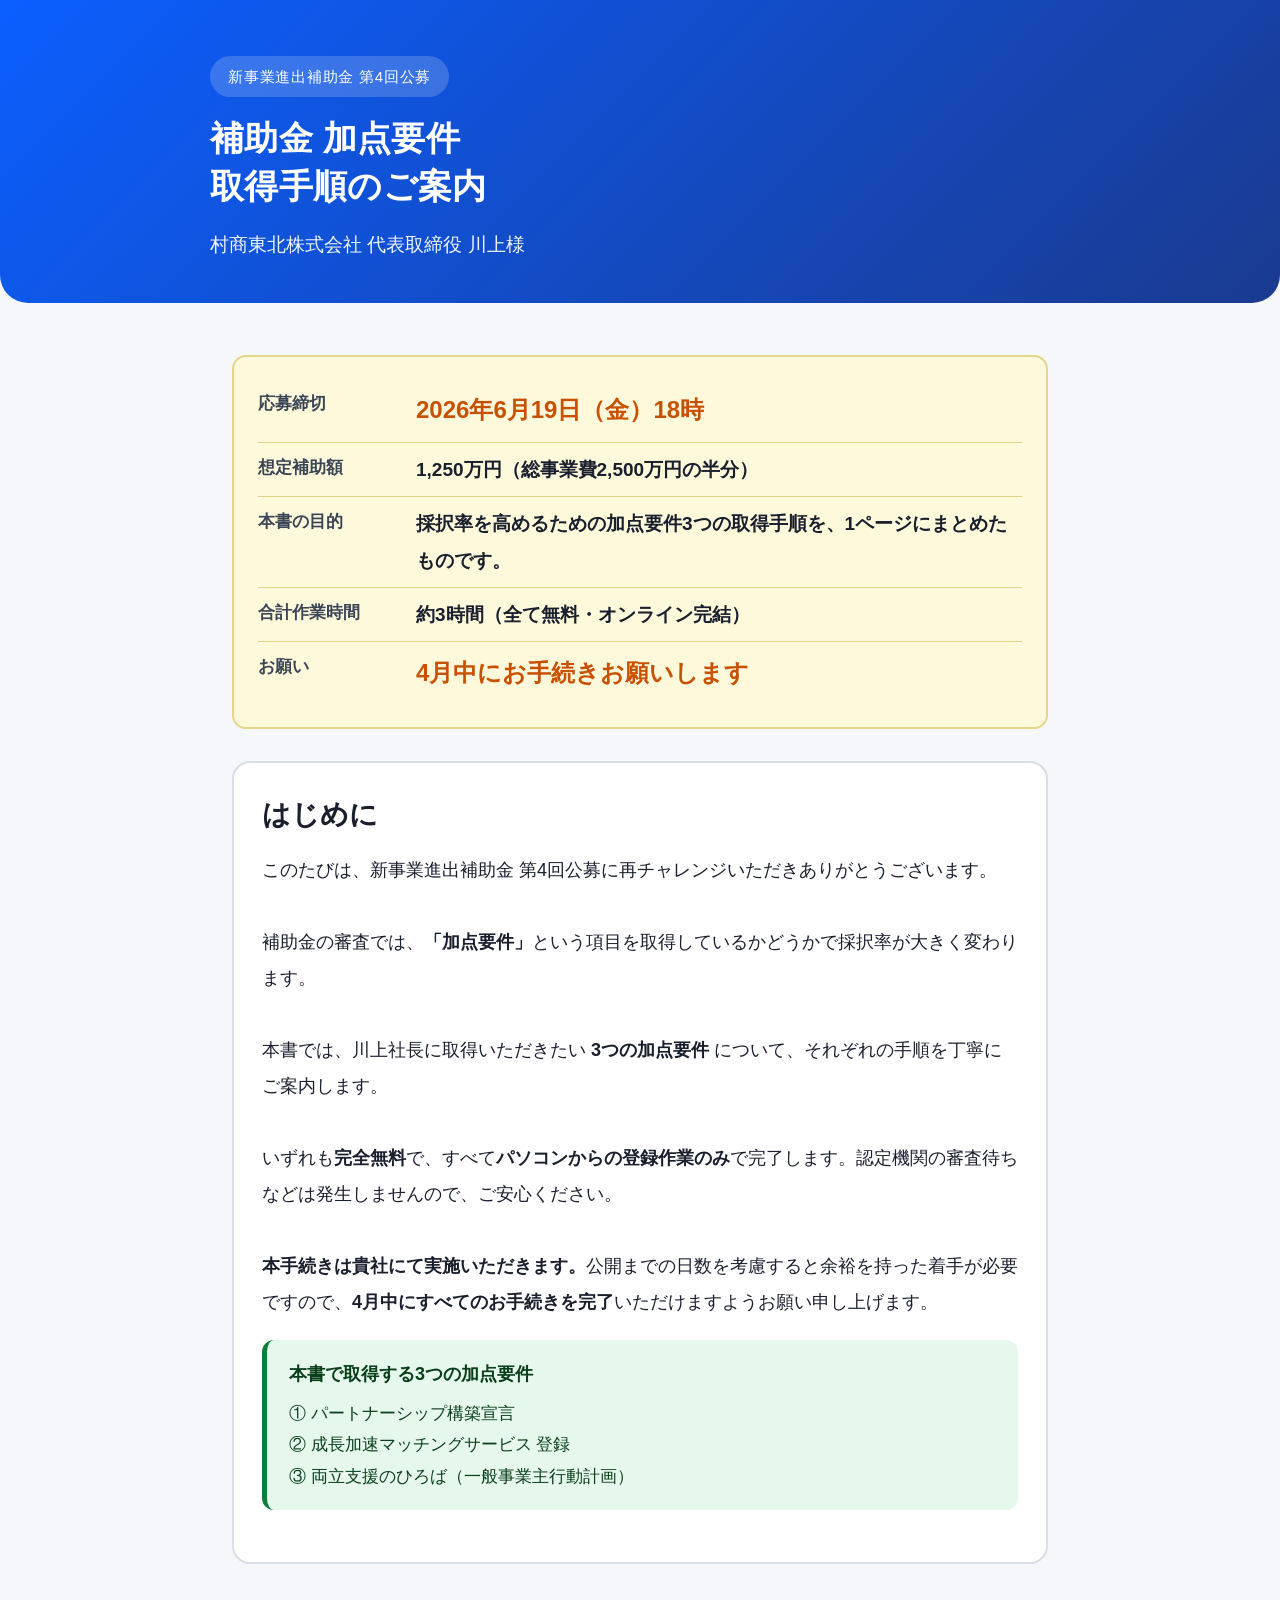
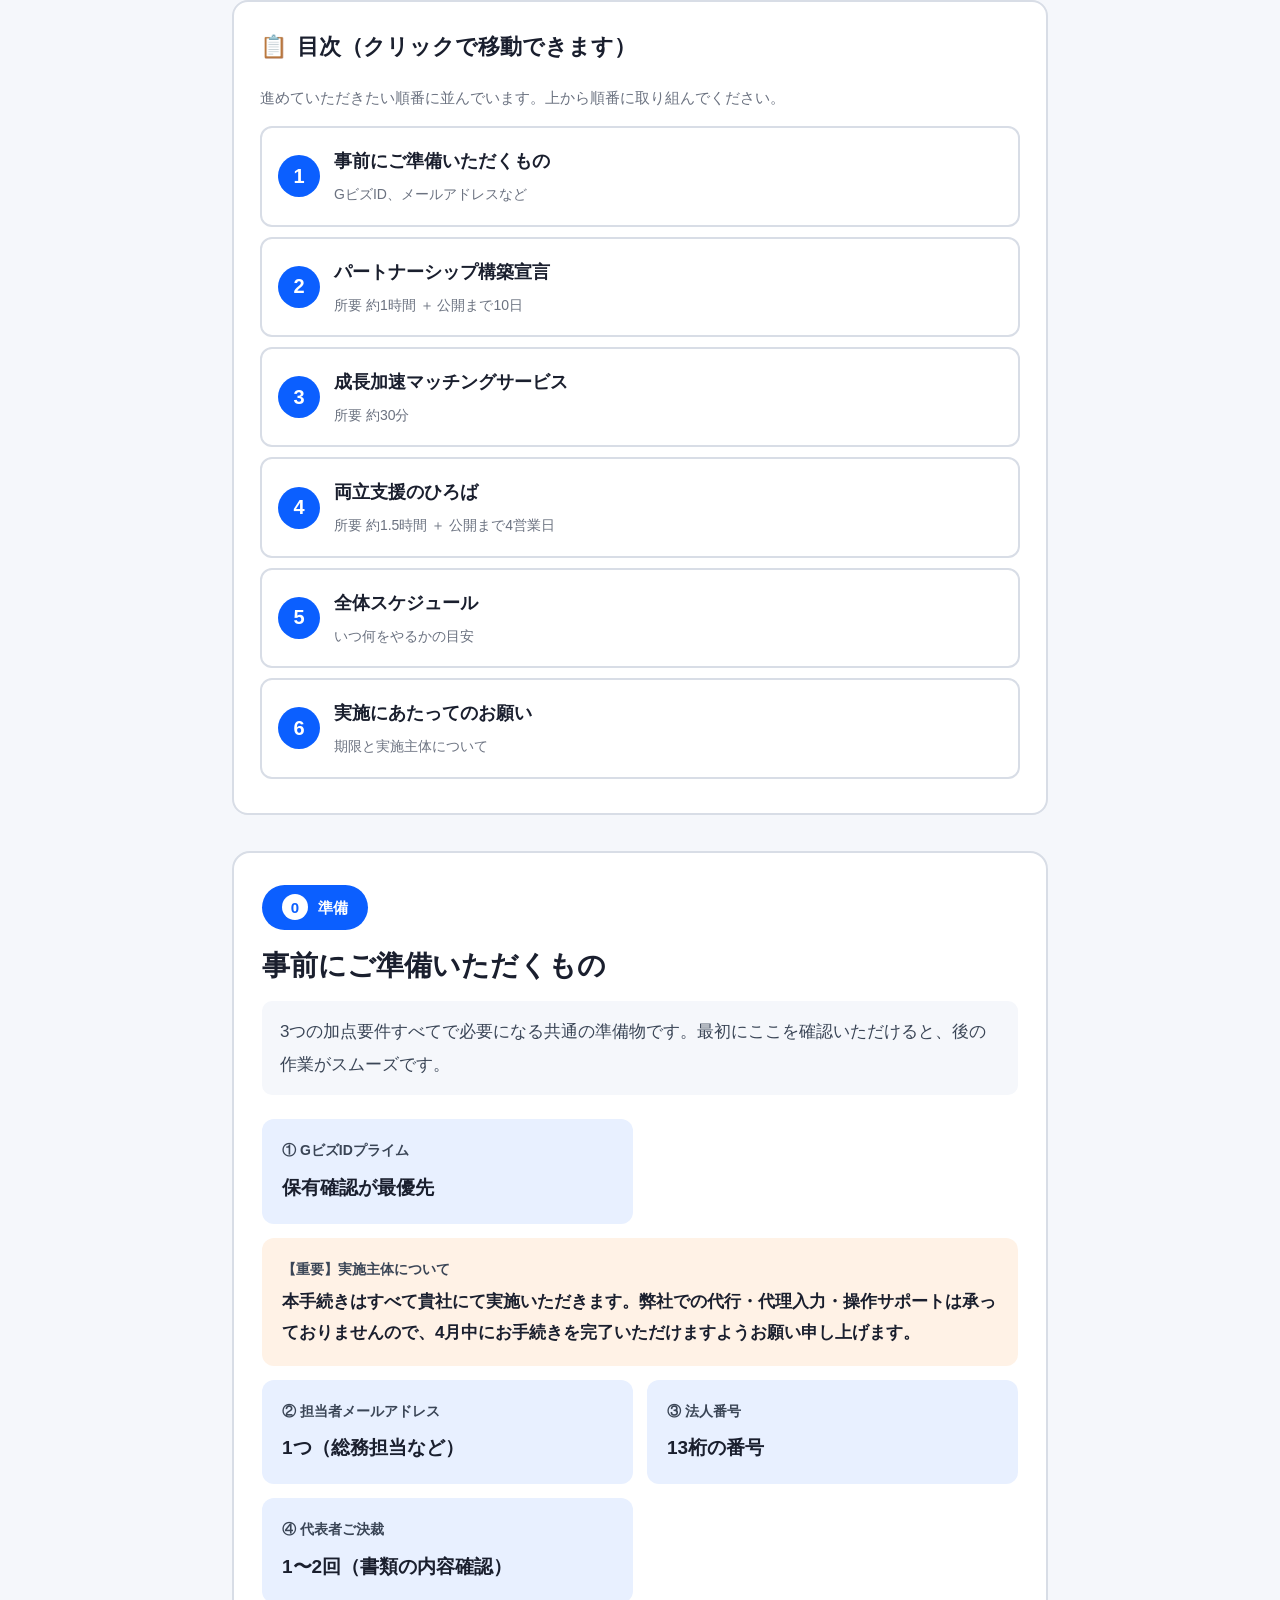
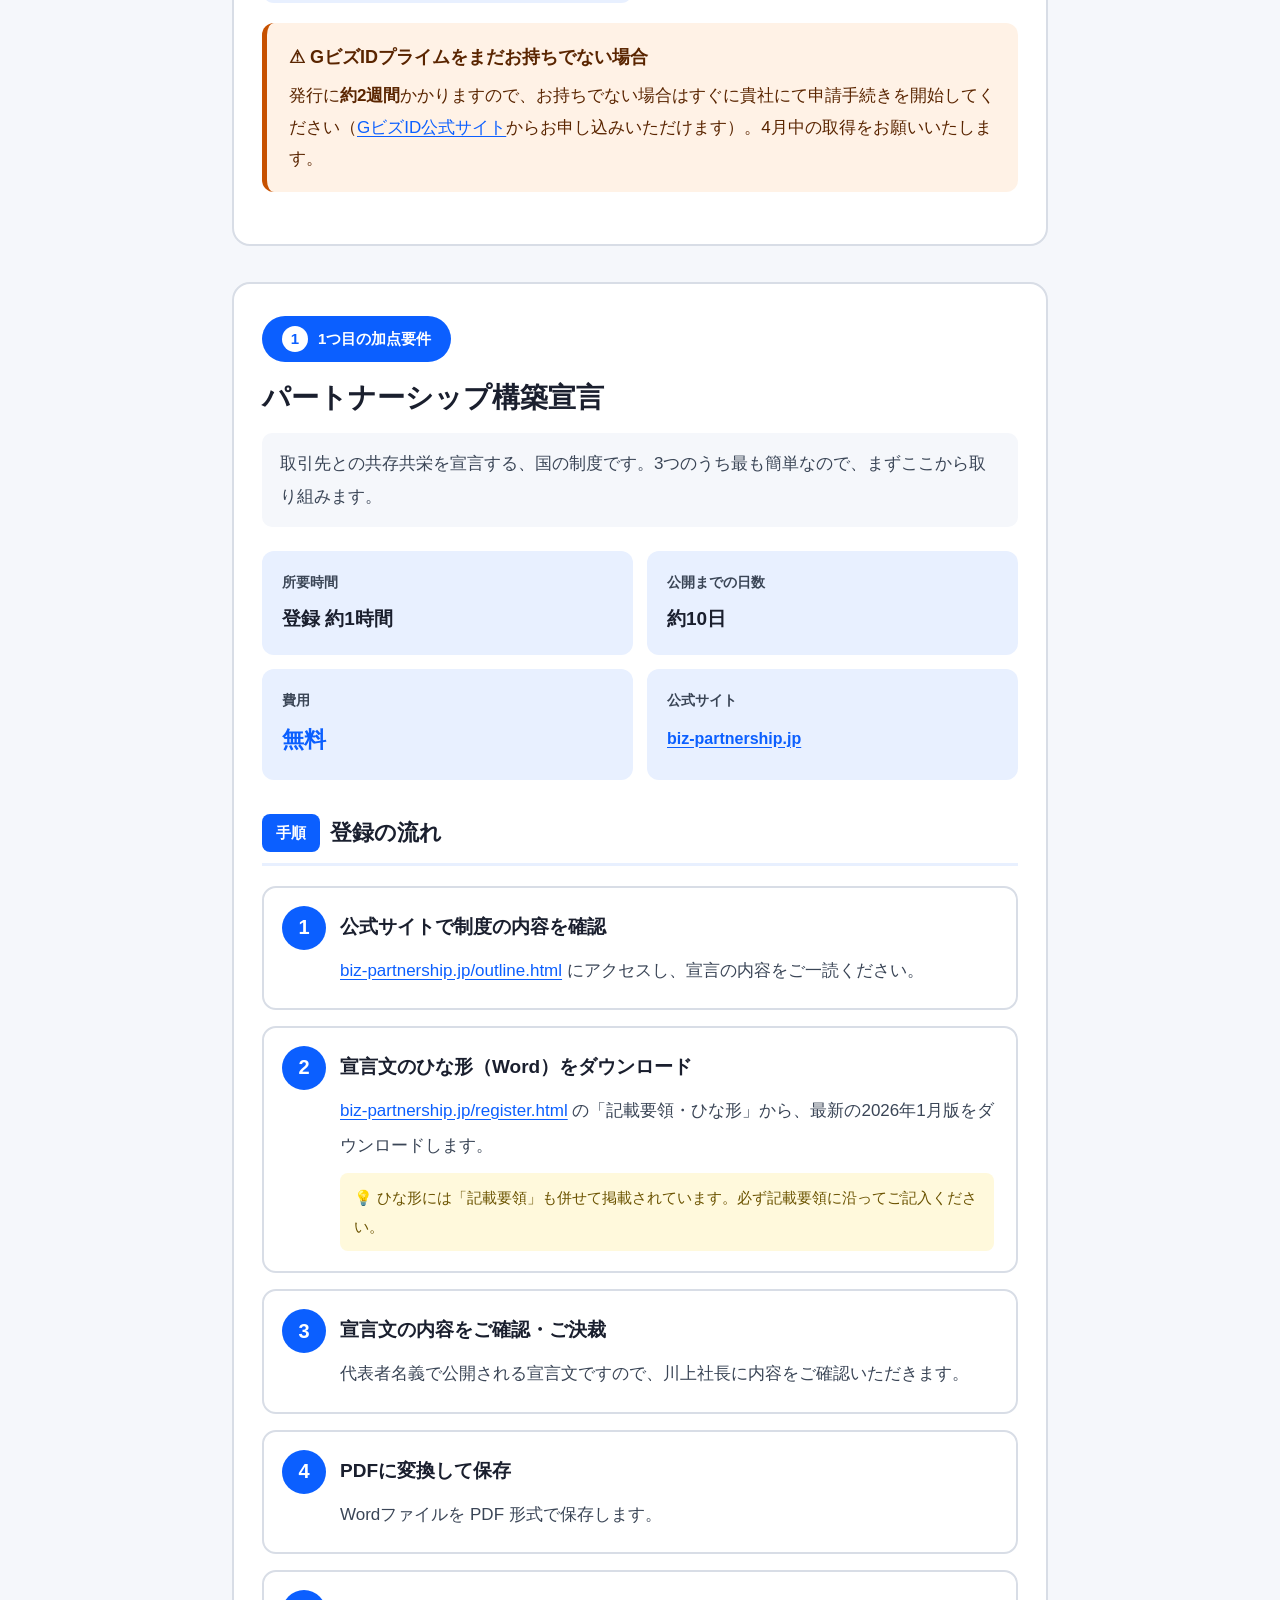
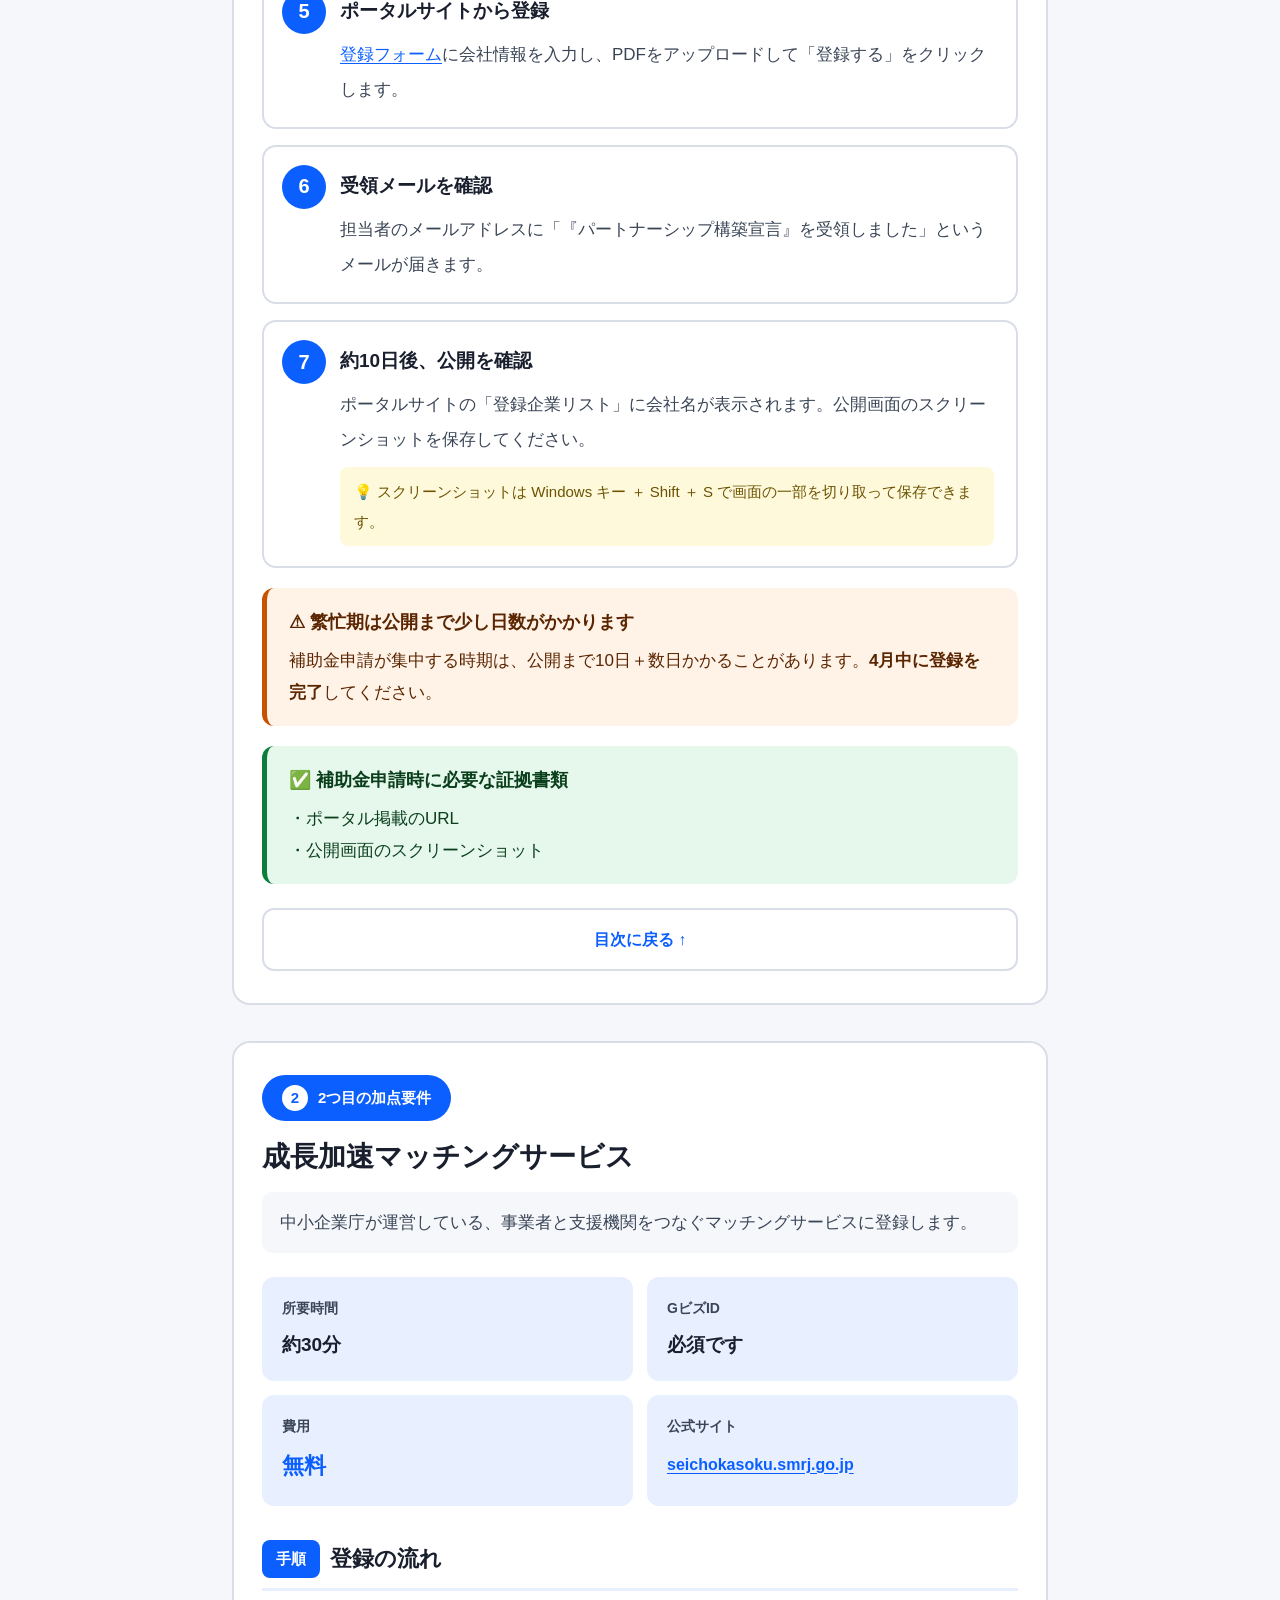
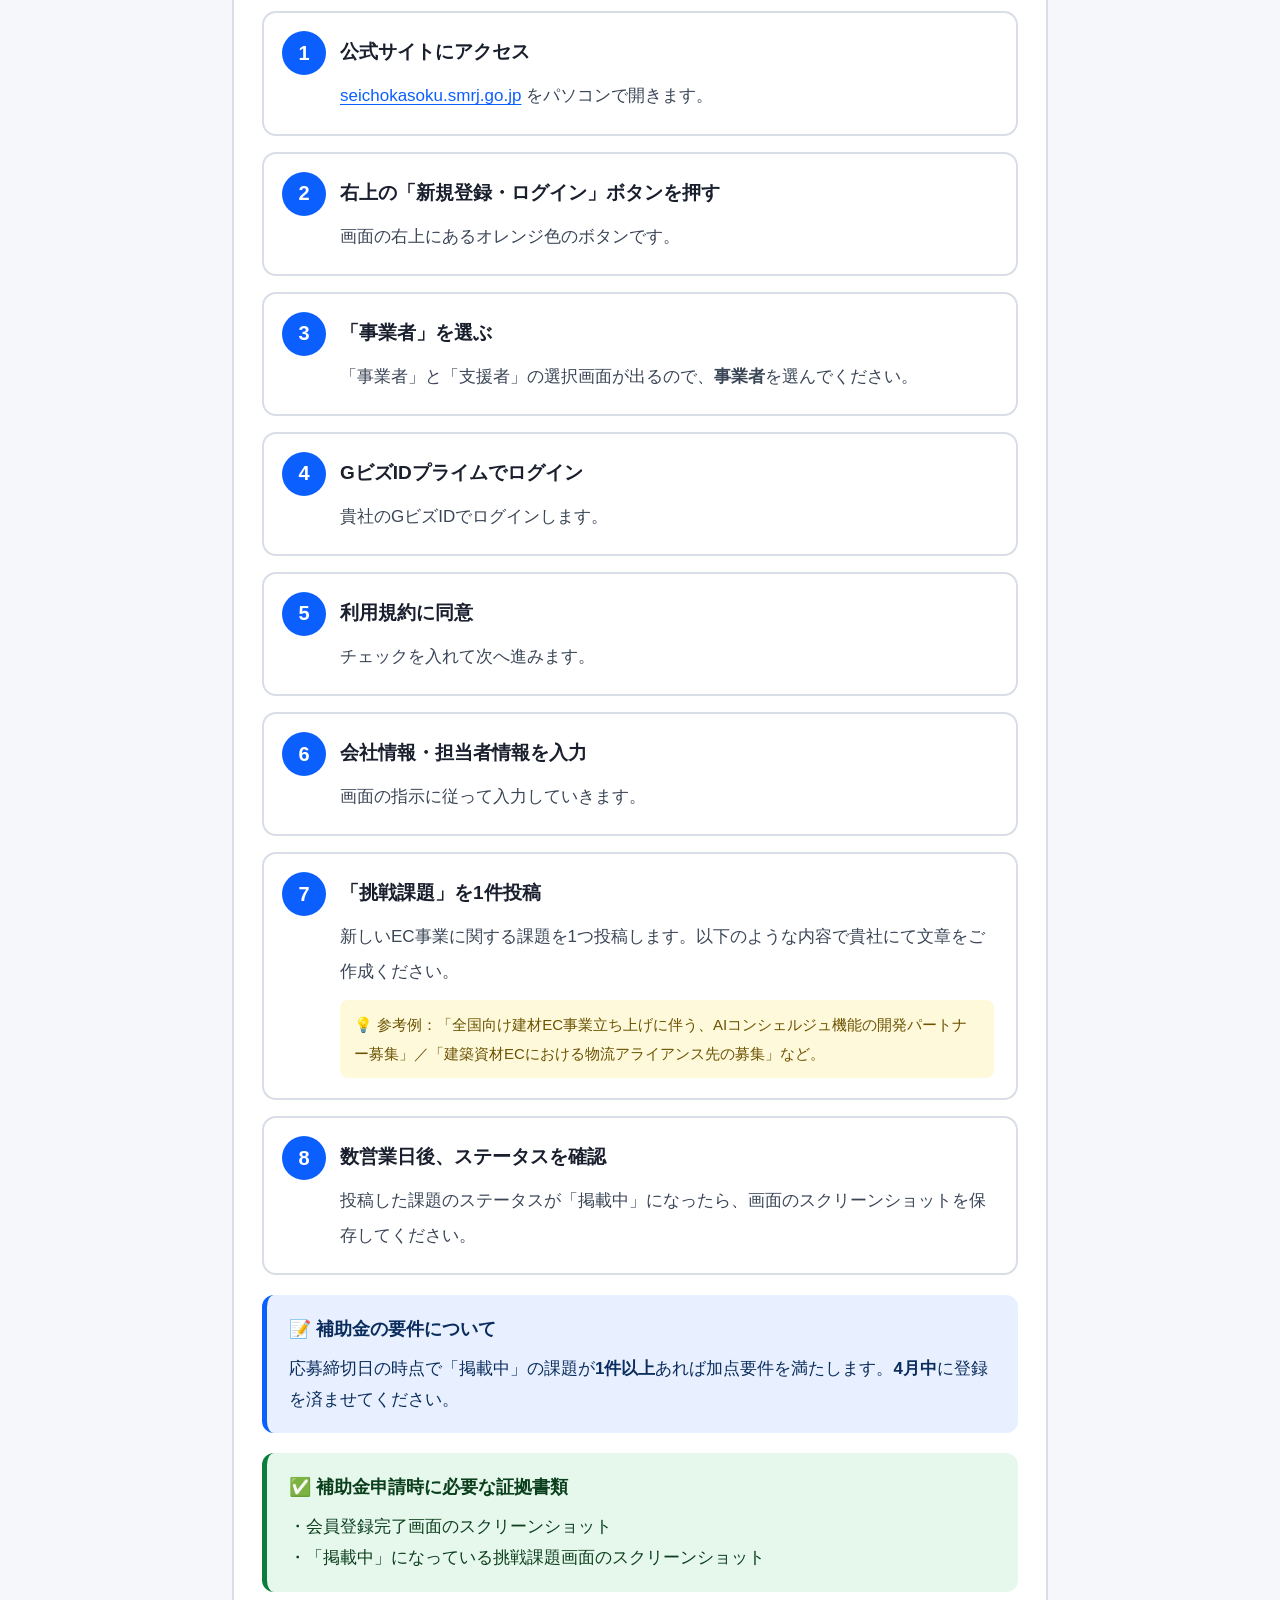
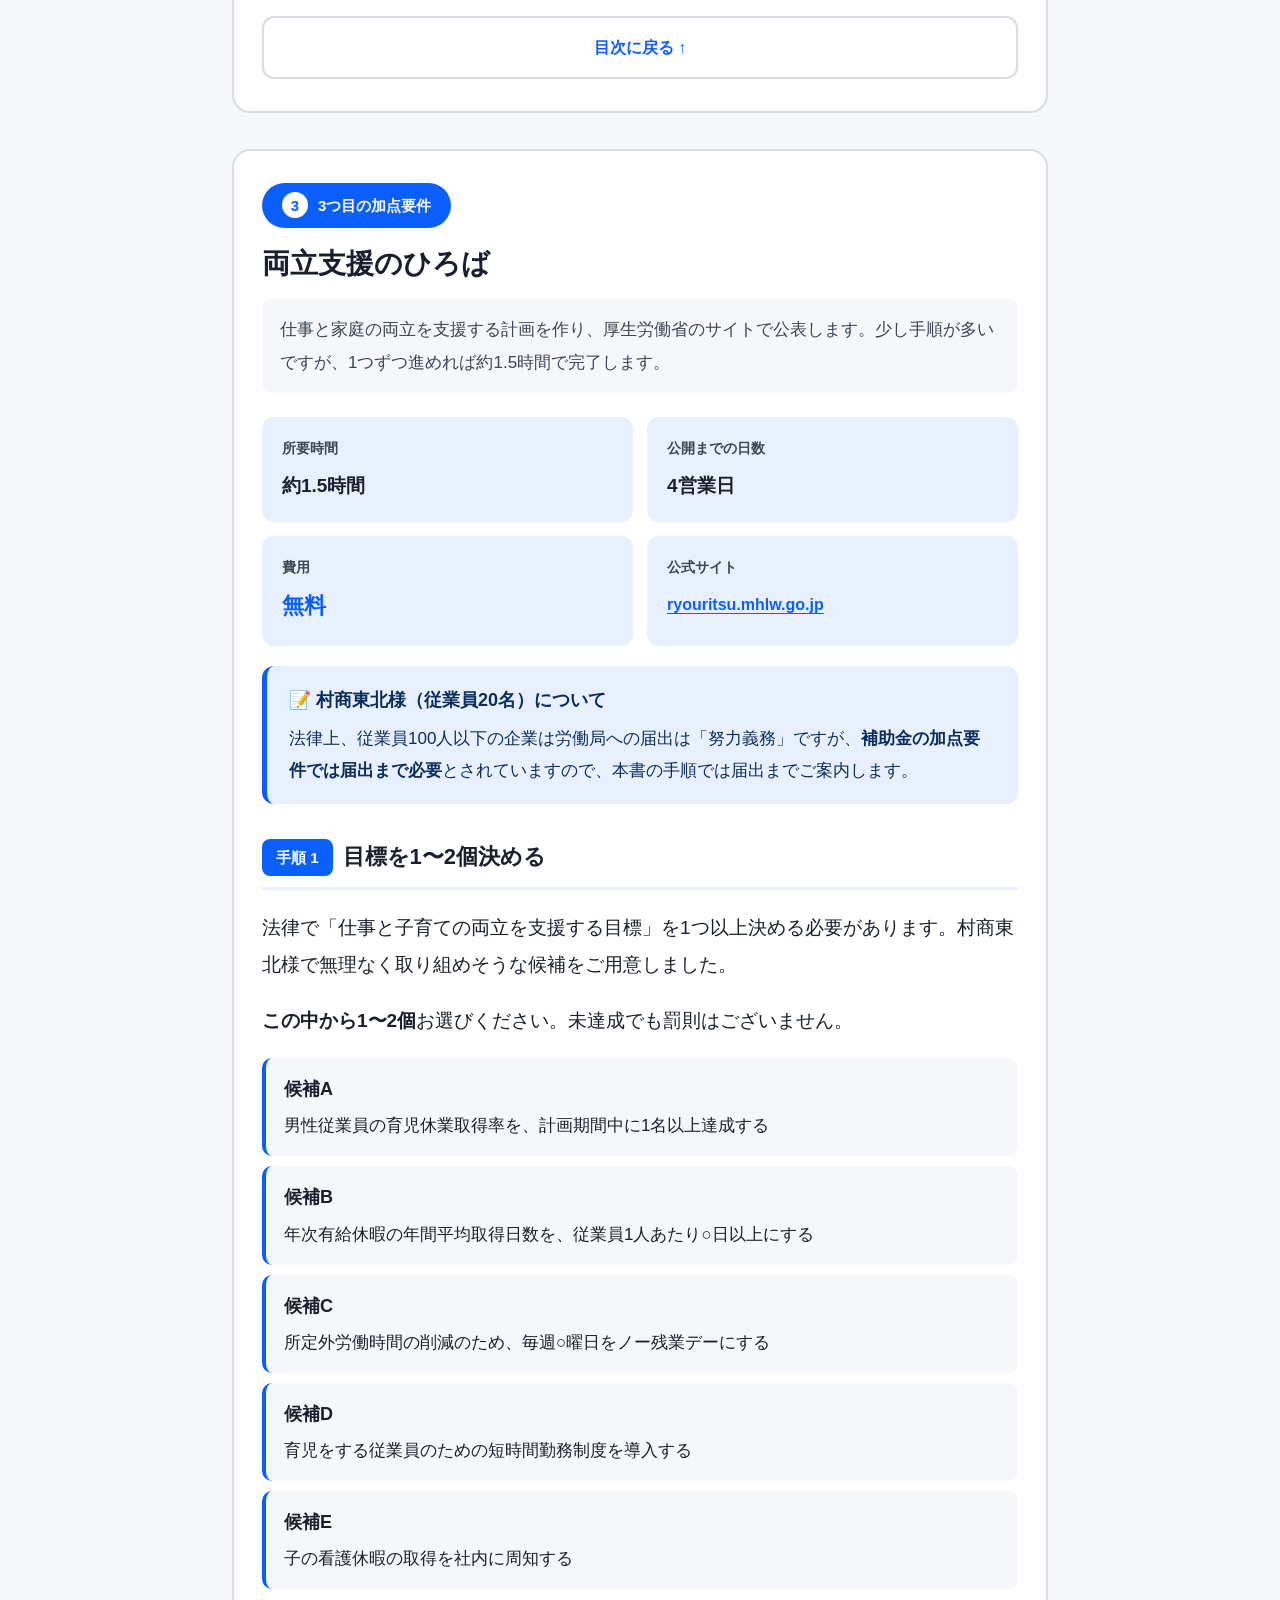
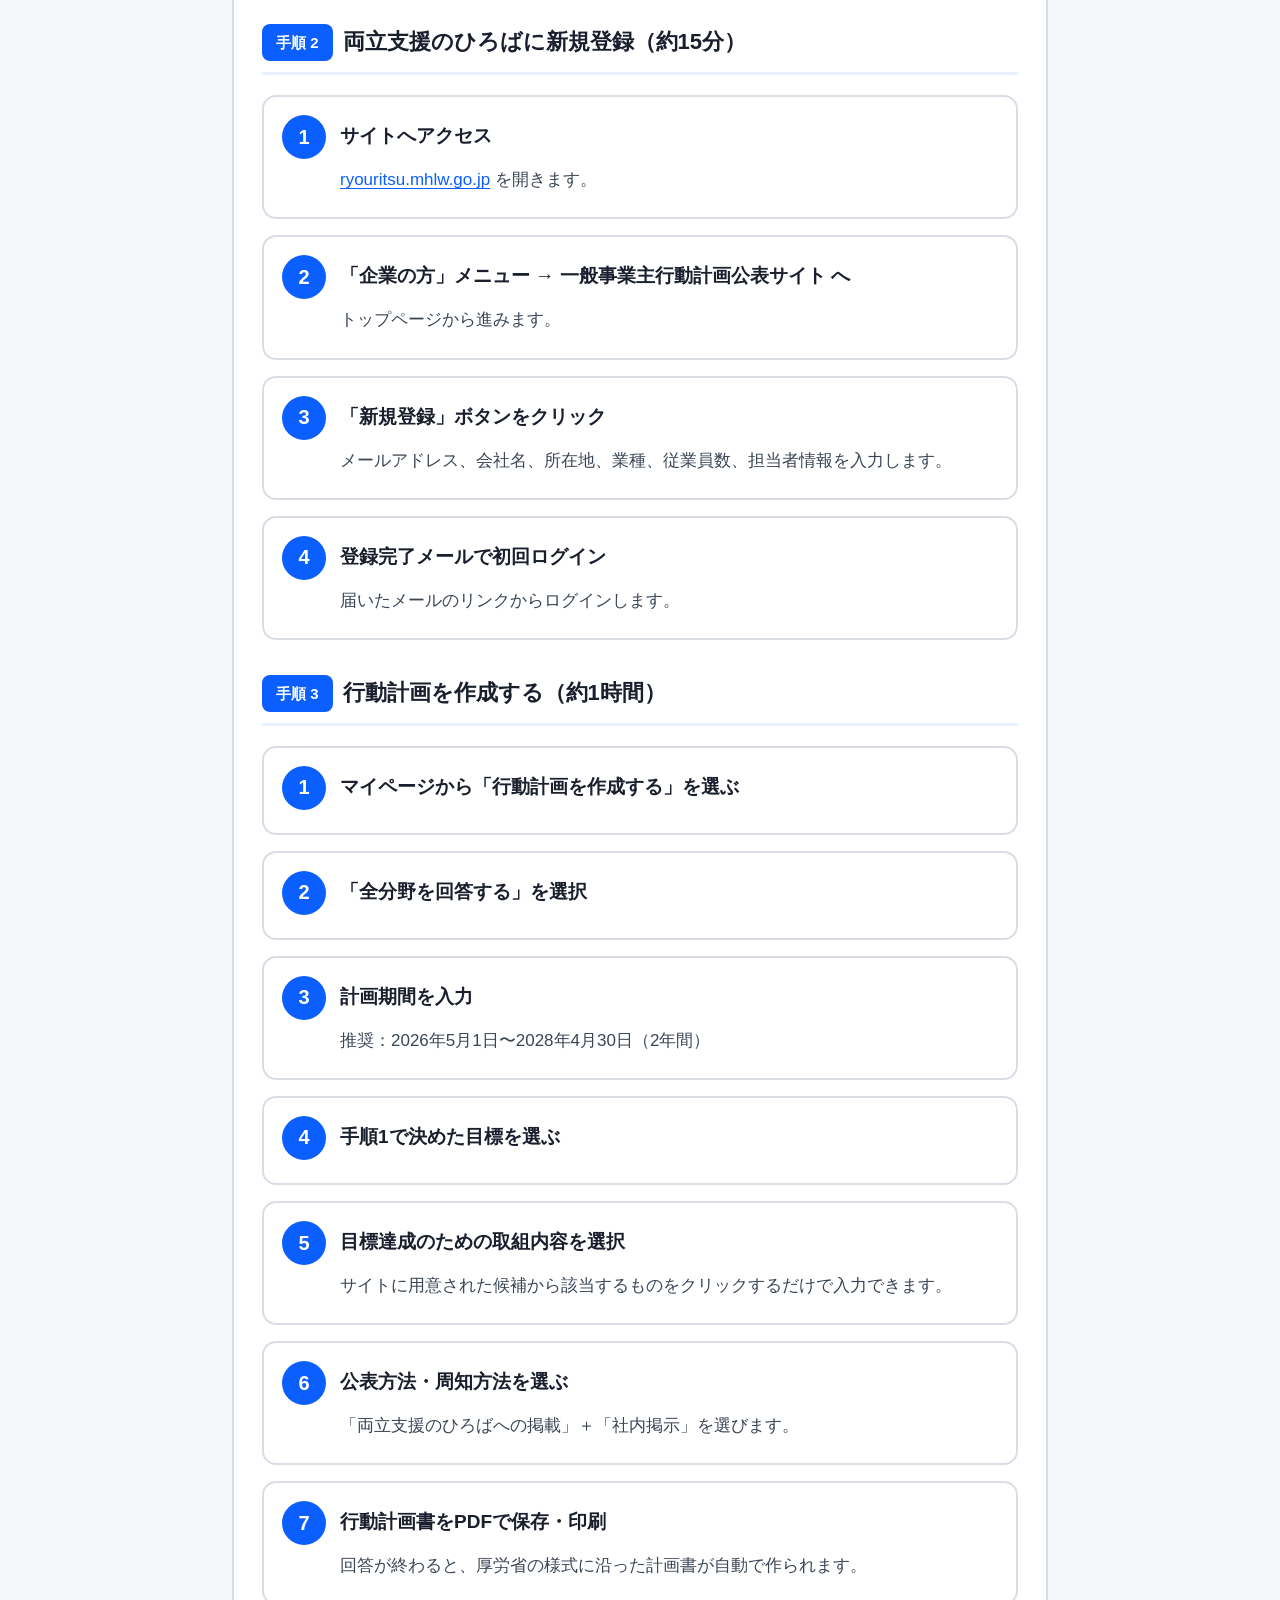
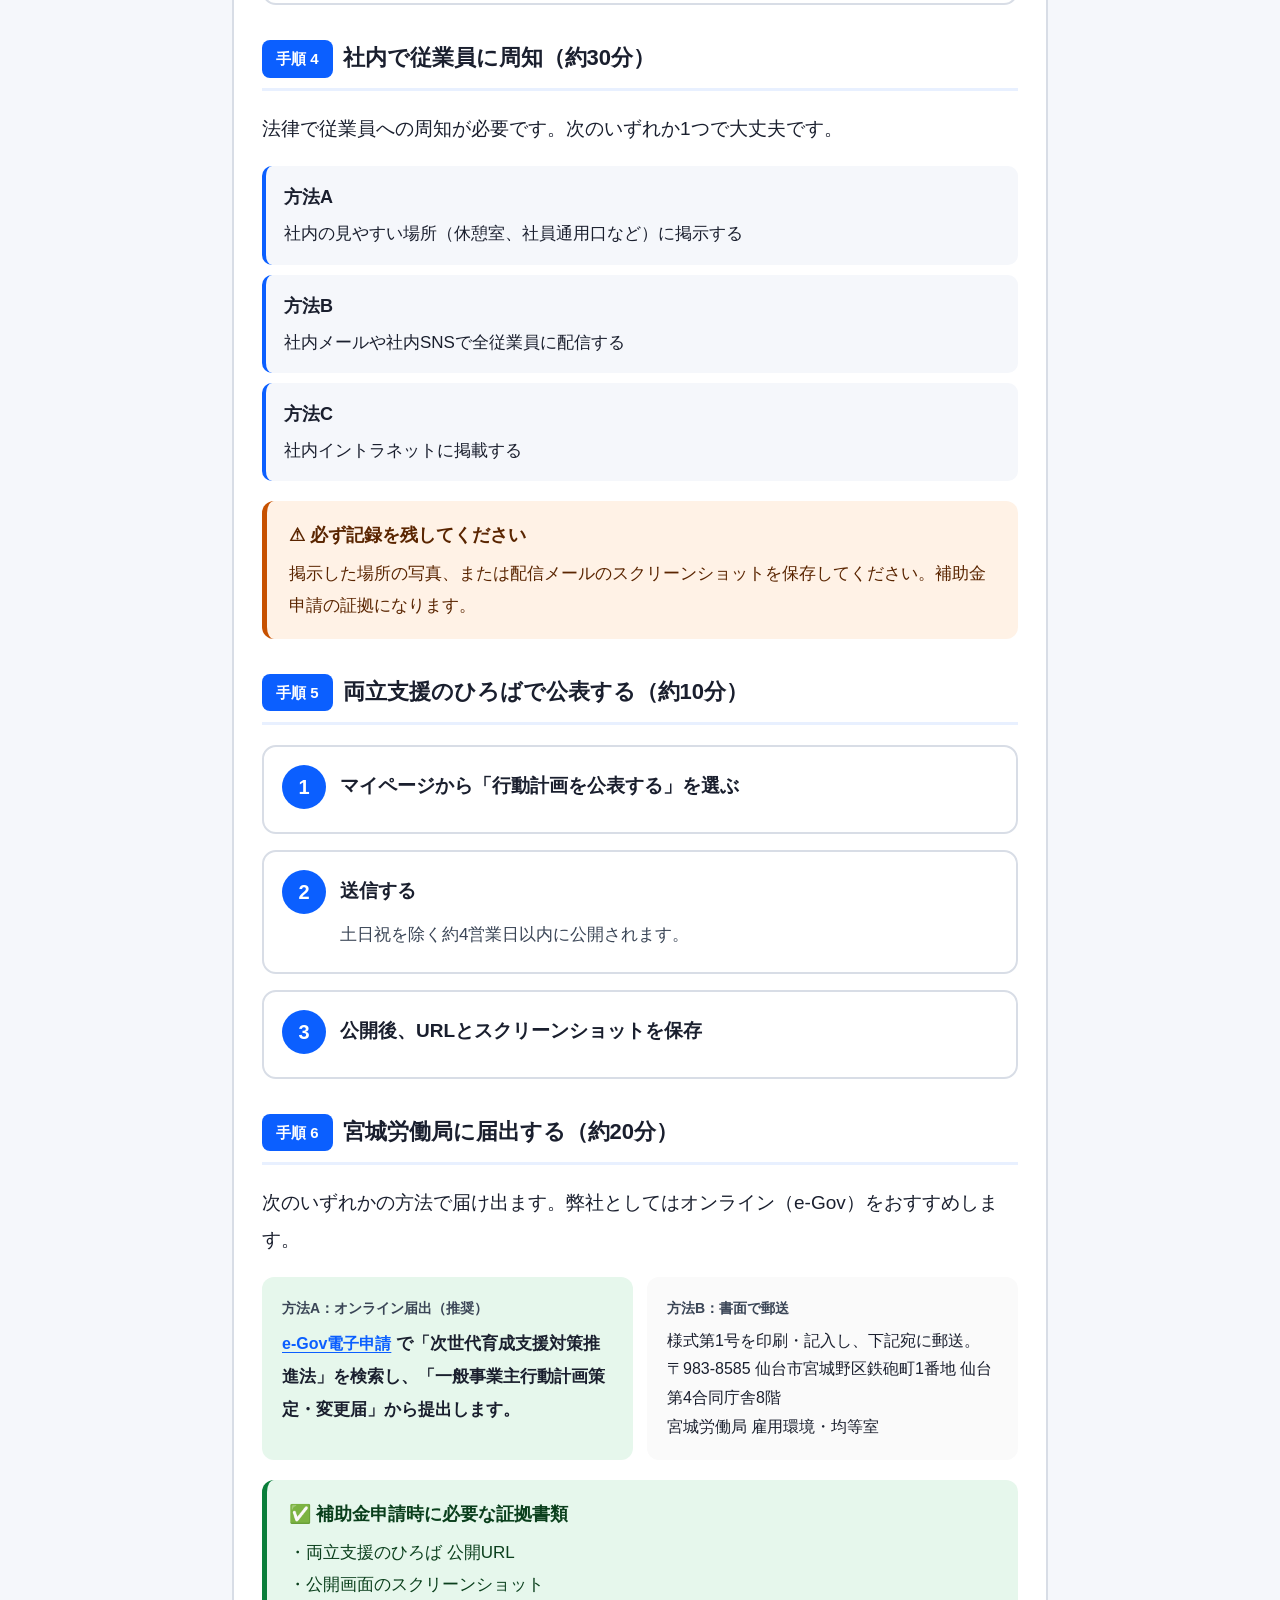
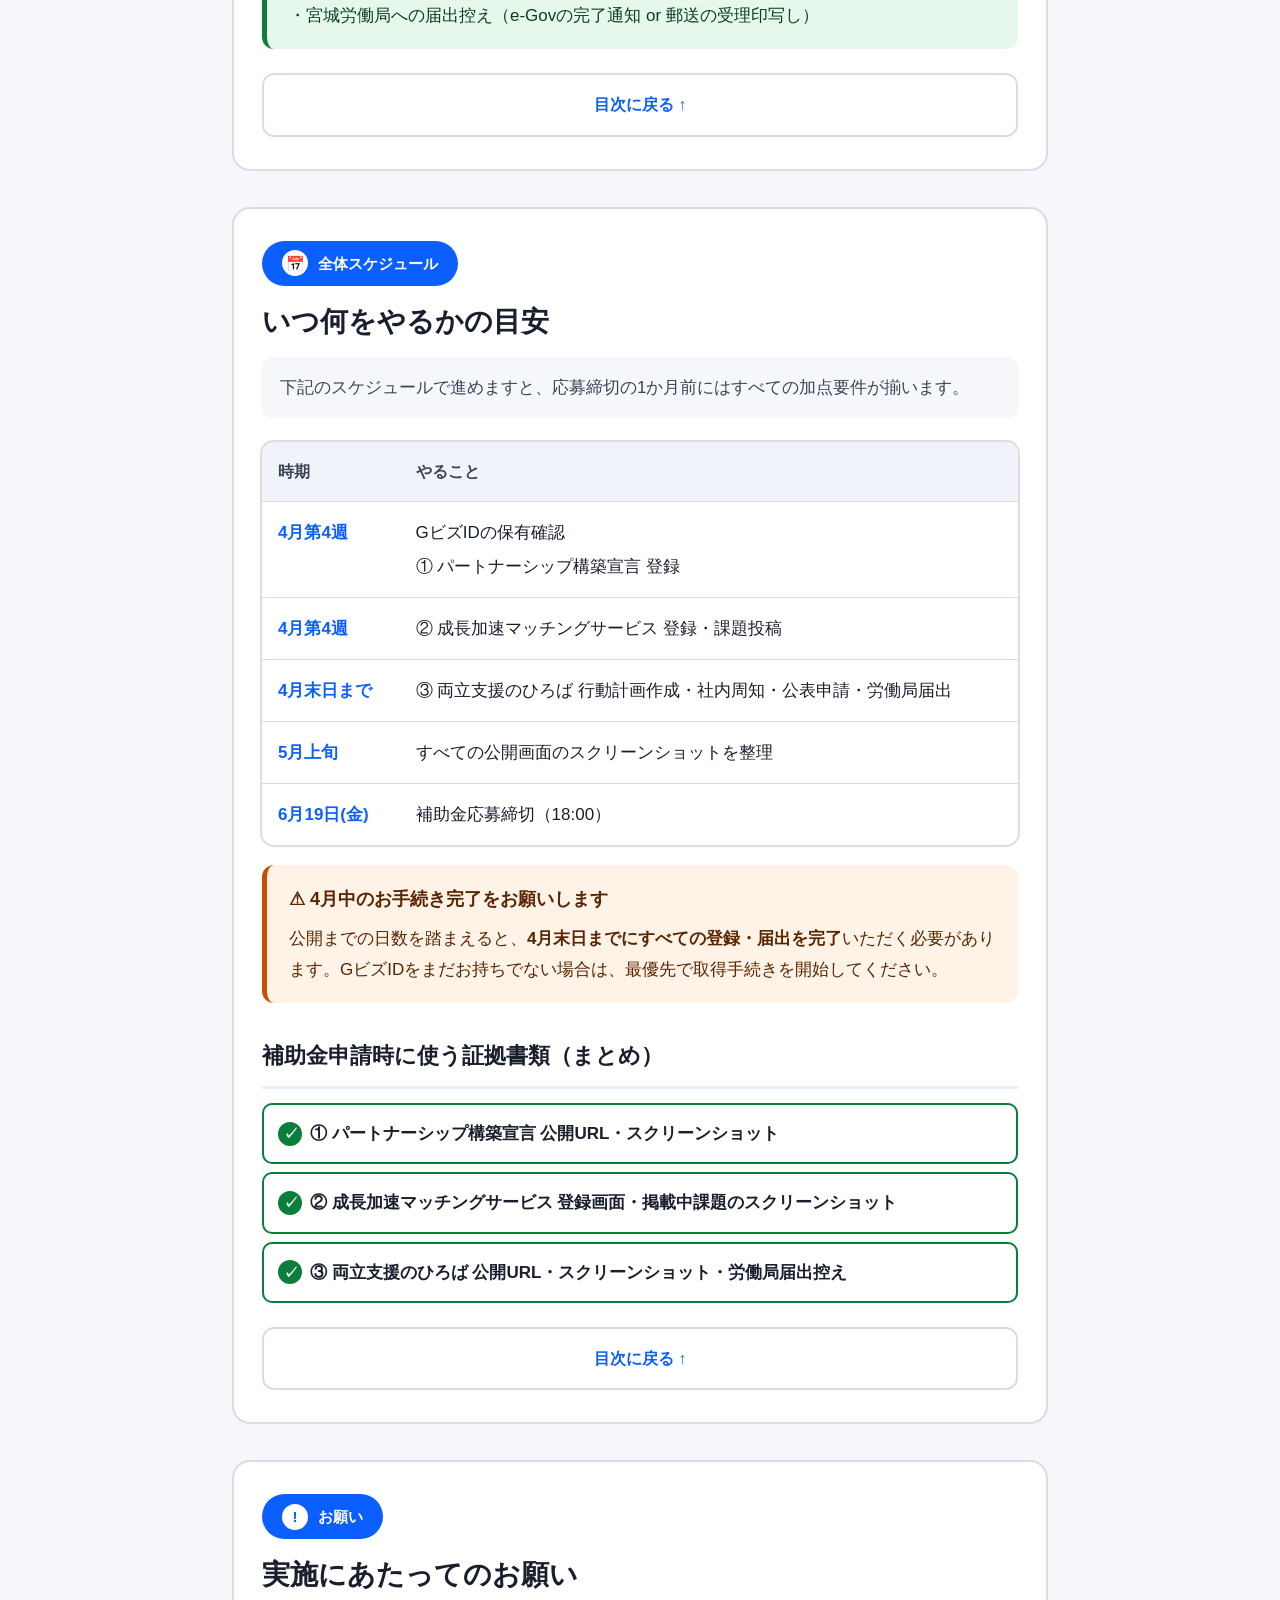
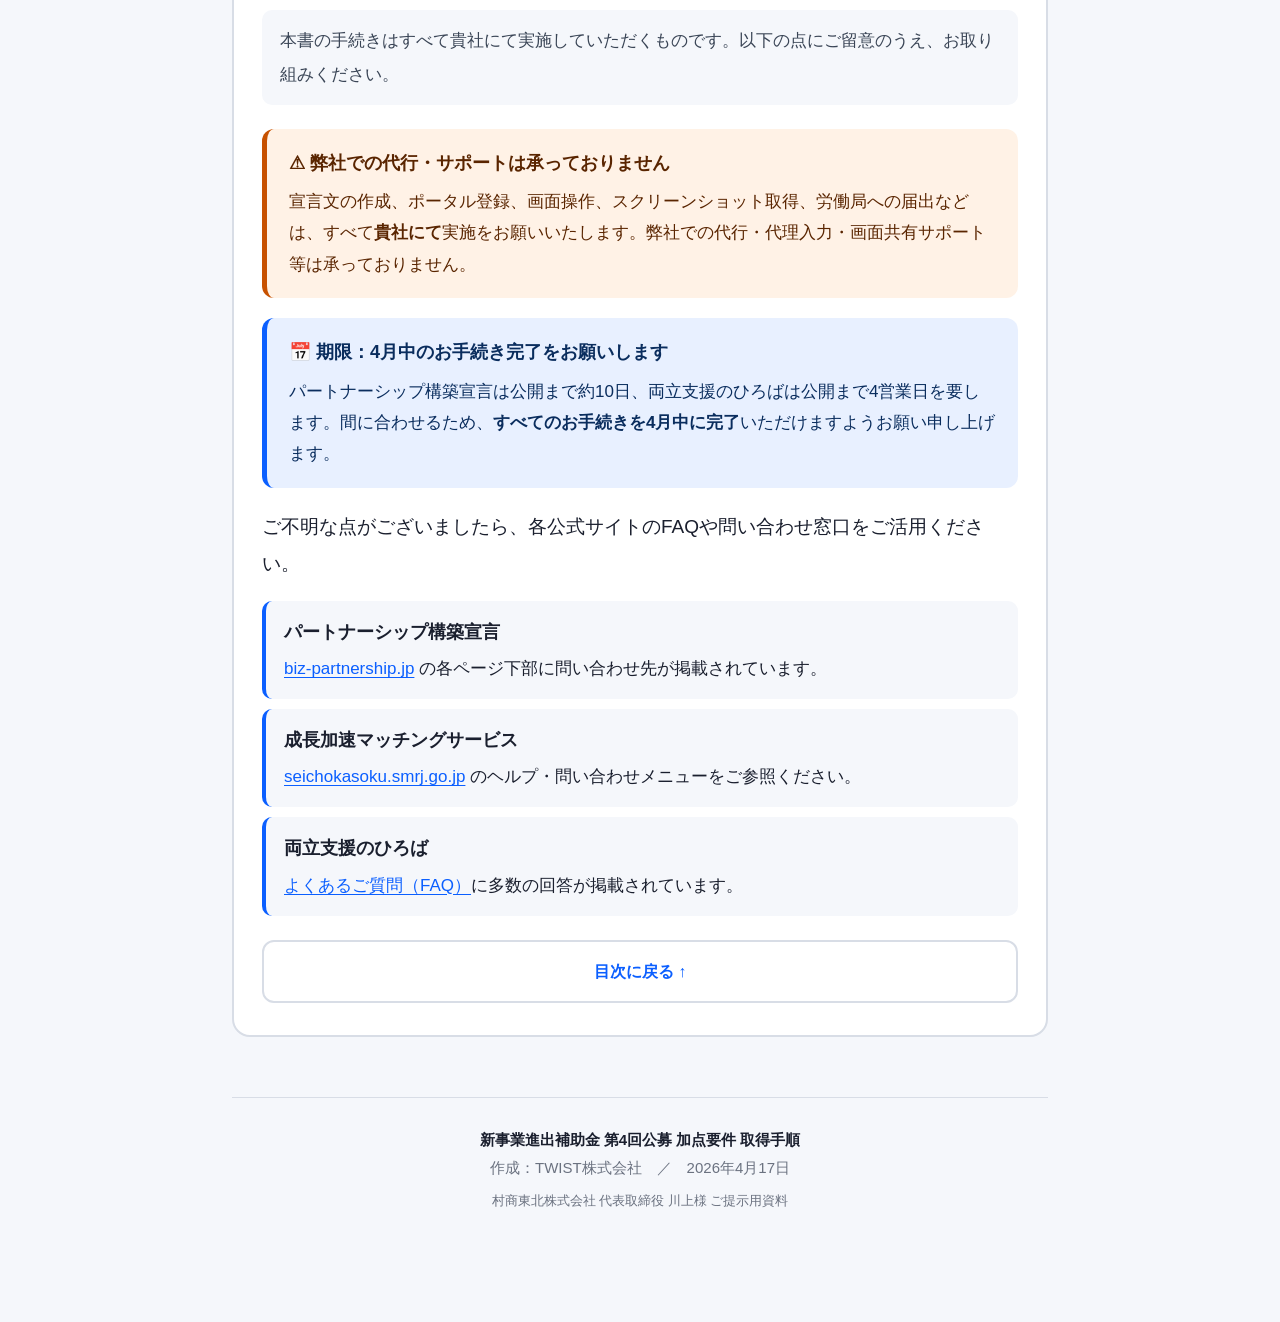
==== commit fe7a88d3: "代行・サポート文言を全削除し、4月中の貴社実施を明示" ====
--- a/index.html
+++ b/index.html
@@ -35,6 +35,10 @@
     <div class="row">
       <dt>合計作業時間</dt>
       <dd>約3時間（全て無料・オンライン完結）</dd>
+    </div>
+    <div class="row">
+      <dt>お願い</dt>
+      <dd><span class="big">4月中にお手続きお願いします</span></dd>
     </div>
   </div>
 
@@ -48,7 +52,9 @@
       <br>
       本書では、川上社長に取得いただきたい <b>3つの加点要件</b> について、それぞれの手順を丁寧にご案内します。<br>
       <br>
-      いずれも<b>完全無料</b>で、すべて<b>パソコンからの登録作業のみ</b>で完了します。認定機関の審査待ちなどは発生しませんので、ご安心ください。
+      いずれも<b>完全無料</b>で、すべて<b>パソコンからの登録作業のみ</b>で完了します。認定機関の審査待ちなどは発生しませんので、ご安心ください。<br>
+      <br>
+      <b>本手続きは貴社にて実施いただきます。</b>公開までの日数を考慮すると余裕を持った着手が必要ですので、<b>4月中にすべてのお手続きを完了</b>いただけますようお願い申し上げます。
     </p>
 
     <div class="box ok">
@@ -69,7 +75,7 @@
       <li><a href="#step2">成長加速マッチングサービス<span class="small">所要 約30分</span></a></li>
       <li><a href="#step3">両立支援のひろば<span class="small">所要 約1.5時間 ＋ 公開まで4営業日</span></a></li>
       <li><a href="#schedule">全体スケジュール<span class="small">いつ何をやるかの目安</span></a></li>
-      <li><a href="#contact">困ったときは<span class="small">サポート窓口のご案内</span></a></li>
+      <li><a href="#contact">実施にあたってのお願い<span class="small">期限と実施主体について</span></a></li>
     </ol>
   </div>
 
@@ -84,6 +90,10 @@
         <div class="label">① GビズIDプライム</div>
         <div class="val">保有確認が最優先</div>
       </div>
+      <div class="item" style="grid-column:1/-1;background:var(--orange-soft)">
+        <div class="label">【重要】実施主体について</div>
+        <div class="val" style="font-size:17px;font-weight:600;line-height:1.8">本手続きはすべて貴社にて実施いただきます。弊社での代行・代理入力・操作サポートは承っておりませんので、<b>4月中にお手続きを完了</b>いただけますようお願い申し上げます。</div>
+      </div>
       <div class="item">
         <div class="label">② 担当者メールアドレス</div>
         <div class="val">1つ（総務担当など）</div>
@@ -100,7 +110,7 @@
 
     <div class="box warn">
       <span class="ttl">⚠ GビズIDプライムをまだお持ちでない場合</span>
-      発行に<b>約2週間</b>かかります。まだお持ちでない場合は、今すぐ弊社担当までご連絡ください。（<a href="https://gbiz-id.go.jp/" target="_blank" rel="noopener">GビズID公式サイト</a>から申請できます）
+      発行に<b>約2週間</b>かかりますので、お持ちでない場合はすぐに貴社にて申請手続きを開始してください（<a href="https://gbiz-id.go.jp/" target="_blank" rel="noopener">GビズID公式サイト</a>からお申し込みいただけます）。4月中の取得をお願いいたします。
     </div>
   </section>
 
@@ -138,7 +148,7 @@
       <li>
         <span class="title">宣言文のひな形（Word）をダウンロード</span>
         <span class="desc"><a href="https://www.biz-partnership.jp/register.html" target="_blank" rel="noopener">biz-partnership.jp/register.html</a> の「記載要領・ひな形」から、最新の2026年1月版をダウンロードします。</span>
-        <span class="hint">こちらの作業は弊社で代行可能です。お任せいただければ、ドラフトをご確認いただく形になります。</span>
+        <span class="hint">ひな形には「記載要領」も併せて掲載されています。必ず記載要領に沿ってご記入ください。</span>
       </li>
       <li>
         <span class="title">宣言文の内容をご確認・ご決裁</span>
@@ -159,13 +169,13 @@
       <li>
         <span class="title">約10日後、公開を確認</span>
         <span class="desc">ポータルサイトの「登録企業リスト」に会社名が表示されます。公開画面のスクリーンショットを保存してください。</span>
-        <span class="hint">スクリーンショットの取り方がご不明でしたら、弊社が画面共有でお手伝いいたします。</span>
+        <span class="hint">スクリーンショットは Windows キー ＋ Shift ＋ S で画面の一部を切り取って保存できます。</span>
       </li>
     </ol>
 
     <div class="box warn">
       <span class="ttl">⚠ 繁忙期は公開まで少し日数がかかります</span>
-      補助金申請が集中する時期は、公開まで10日＋数日かかることがあります。<b>4月末までに登録</b>を完了させるスケジュールで進めます。
+      補助金申請が集中する時期は、公開まで10日＋数日かかることがあります。<b>4月中に登録を完了</b>してください。
     </div>
 
     <div class="box ok">
@@ -230,8 +240,8 @@
       </li>
       <li>
         <span class="title">「挑戦課題」を1件投稿</span>
-        <span class="desc">新しいEC事業に関する課題を1つ投稿します。</span>
-        <span class="hint">投稿する文章は弊社でご用意いたします。例：「全国向け建材EC事業立ち上げに伴う、AIコンシェルジュ機能の開発パートナー募集」など。</span>
+        <span class="desc">新しいEC事業に関する課題を1つ投稿します。以下のような内容で貴社にて文章をご作成ください。</span>
+        <span class="hint">参考例：「全国向け建材EC事業立ち上げに伴う、AIコンシェルジュ機能の開発パートナー募集」／「建築資材ECにおける物流アライアンス先の募集」など。</span>
       </li>
       <li>
         <span class="title">数営業日後、ステータスを確認</span>
@@ -241,7 +251,7 @@
 
     <div class="box note">
       <span class="ttl">📝 補助金の要件について</span>
-      応募締切日の時点で「掲載中」の課題が<b>1件以上</b>あれば加点要件を満たします。締切前に間に合うよう、<b>4月末〜5月上旬</b>に登録を済ませます。
+      応募締切日の時点で「掲載中」の課題が<b>1件以上</b>あれば加点要件を満たします。<b>4月中</b>に登録を済ませてください。
     </div>
 
     <div class="box ok">
@@ -412,12 +422,17 @@
       </thead>
       <tbody>
         <tr><td><span class="when">4月第4週</span></td><td>GビズIDの保有確認<br>① パートナーシップ構築宣言 登録</td></tr>
-        <tr><td><span class="when">4月末〜5月第1週</span></td><td>② 成長加速マッチングサービス 登録・課題投稿<br>③ 両立支援のひろば 行動計画作成・社内周知</td></tr>
-        <tr><td><span class="when">5月第1〜2週</span></td><td>③ 両立支援のひろば 公表申請・労働局届出</td></tr>
-        <tr><td><span class="when">5月第3週</span></td><td>すべての公開画面のスクリーンショットを整理</td></tr>
+        <tr><td><span class="when">4月第4週</span></td><td>② 成長加速マッチングサービス 登録・課題投稿</td></tr>
+        <tr><td><span class="when">4月末日まで</span></td><td>③ 両立支援のひろば 行動計画作成・社内周知・公表申請・労働局届出</td></tr>
+        <tr><td><span class="when">5月上旬</span></td><td>すべての公開画面のスクリーンショットを整理</td></tr>
         <tr><td><span class="when">6月19日(金)</span></td><td>補助金応募締切（18:00）</td></tr>
       </tbody>
     </table>
+
+    <div class="box warn">
+      <span class="ttl">⚠ 4月中のお手続き完了をお願いします</span>
+      公開までの日数を踏まえると、<b>4月末日までにすべての登録・届出を完了</b>いただく必要があります。GビズIDをまだお持ちでない場合は、最優先で取得手続きを開始してください。
+    </div>
 
     <h3 style="margin-top:32px">補助金申請時に使う証拠書類（まとめ）</h3>
     <ul class="checklist">
@@ -429,24 +444,28 @@
     <a href="#top" class="back-top">目次に戻る ↑</a>
   </section>
 
-  <!-- 困ったとき -->
+  <!-- お願い -->
   <section class="guide" id="contact">
-    <span class="badge"><span class="num">?</span>サポート</span>
-    <h2>困ったときは</h2>
-    <p class="tagline">手順の途中でご不明な点が出ましたら、遠慮なくお声がけください。下記のようなサポートが可能です。</p>
-
+    <span class="badge"><span class="num">!</span>お願い</span>
+    <h2>実施にあたってのお願い</h2>
+    <p class="tagline">本書の手続きはすべて貴社にて実施していただくものです。以下の点にご留意のうえ、お取り組みください。</p>
+
+    <div class="box warn">
+      <span class="ttl">⚠ 弊社での代行・サポートは承っておりません</span>
+      宣言文の作成、ポータル登録、画面操作、スクリーンショット取得、労働局への届出などは、すべて<b>貴社にて</b>実施をお願いいたします。弊社での代行・代理入力・画面共有サポート等は承っておりません。
+    </div>
+
+    <div class="box note">
+      <span class="ttl">📅 期限：4月中のお手続き完了をお願いします</span>
+      パートナーシップ構築宣言は公開まで約10日、両立支援のひろばは公開まで4営業日を要します。間に合わせるため、<b>すべてのお手続きを4月中に完了</b>いただけますようお願い申し上げます。
+    </div>
+
+    <p>ご不明な点がございましたら、各公式サイトのFAQや問い合わせ窓口をご活用ください。</p>
     <ul class="targets">
-      <li><strong>作成代行</strong>宣言文や課題投稿の文章は、弊社でドラフトを作成いたします。</li>
-      <li><strong>画面共有サポート</strong>オンライン会議でパソコン画面を共有いただければ、登録作業をその場でお手伝いします。</li>
-      <li><strong>スクリーンショットの取り方レクチャー</strong>パソコン操作が不安な箇所は、その場でご説明いたします。</li>
-      <li><strong>e-Gov届出の代理入力</strong>事前に委任いただければ、弊社で代理入力することも可能です。</li>
+      <li><strong>パートナーシップ構築宣言</strong><a href="https://www.biz-partnership.jp/" target="_blank" rel="noopener">biz-partnership.jp</a> の各ページ下部に問い合わせ先が掲載されています。</li>
+      <li><strong>成長加速マッチングサービス</strong><a href="https://seichokasoku.smrj.go.jp/" target="_blank" rel="noopener">seichokasoku.smrj.go.jp</a> のヘルプ・問い合わせメニューをご参照ください。</li>
+      <li><strong>両立支援のひろば</strong><a href="https://ryouritsu.mhlw.go.jp/hiroba/qa.php" target="_blank" rel="noopener">よくあるご質問（FAQ）</a>に多数の回答が掲載されています。</li>
     </ul>
-
-    <div class="box note">
-      <span class="ttl">📞 ご連絡先</span>
-      本件のサポート窓口：TWIST株式会社 ご担当<br>
-      お電話・メール・LINE のどれでも構いません。お気軽にご連絡ください。
-    </div>
 
     <a href="#top" class="back-top">目次に戻る ↑</a>
   </section>
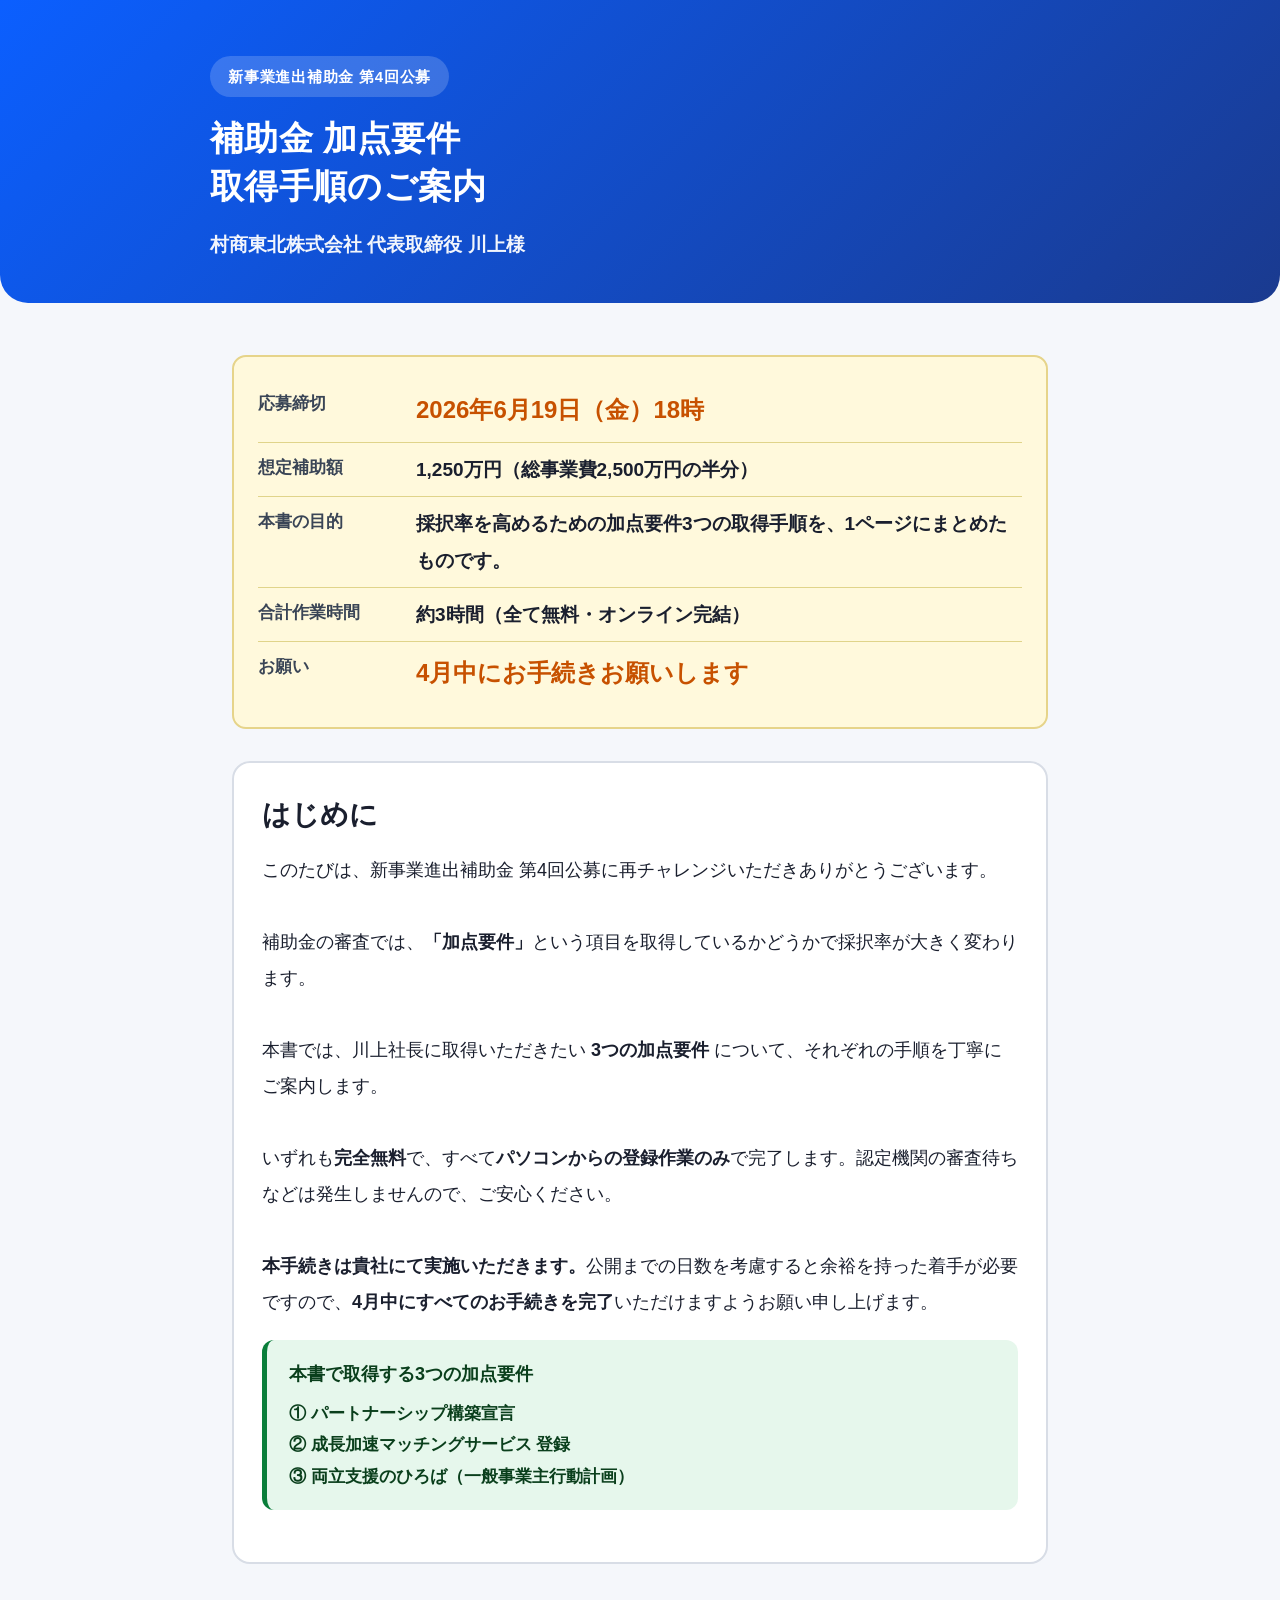
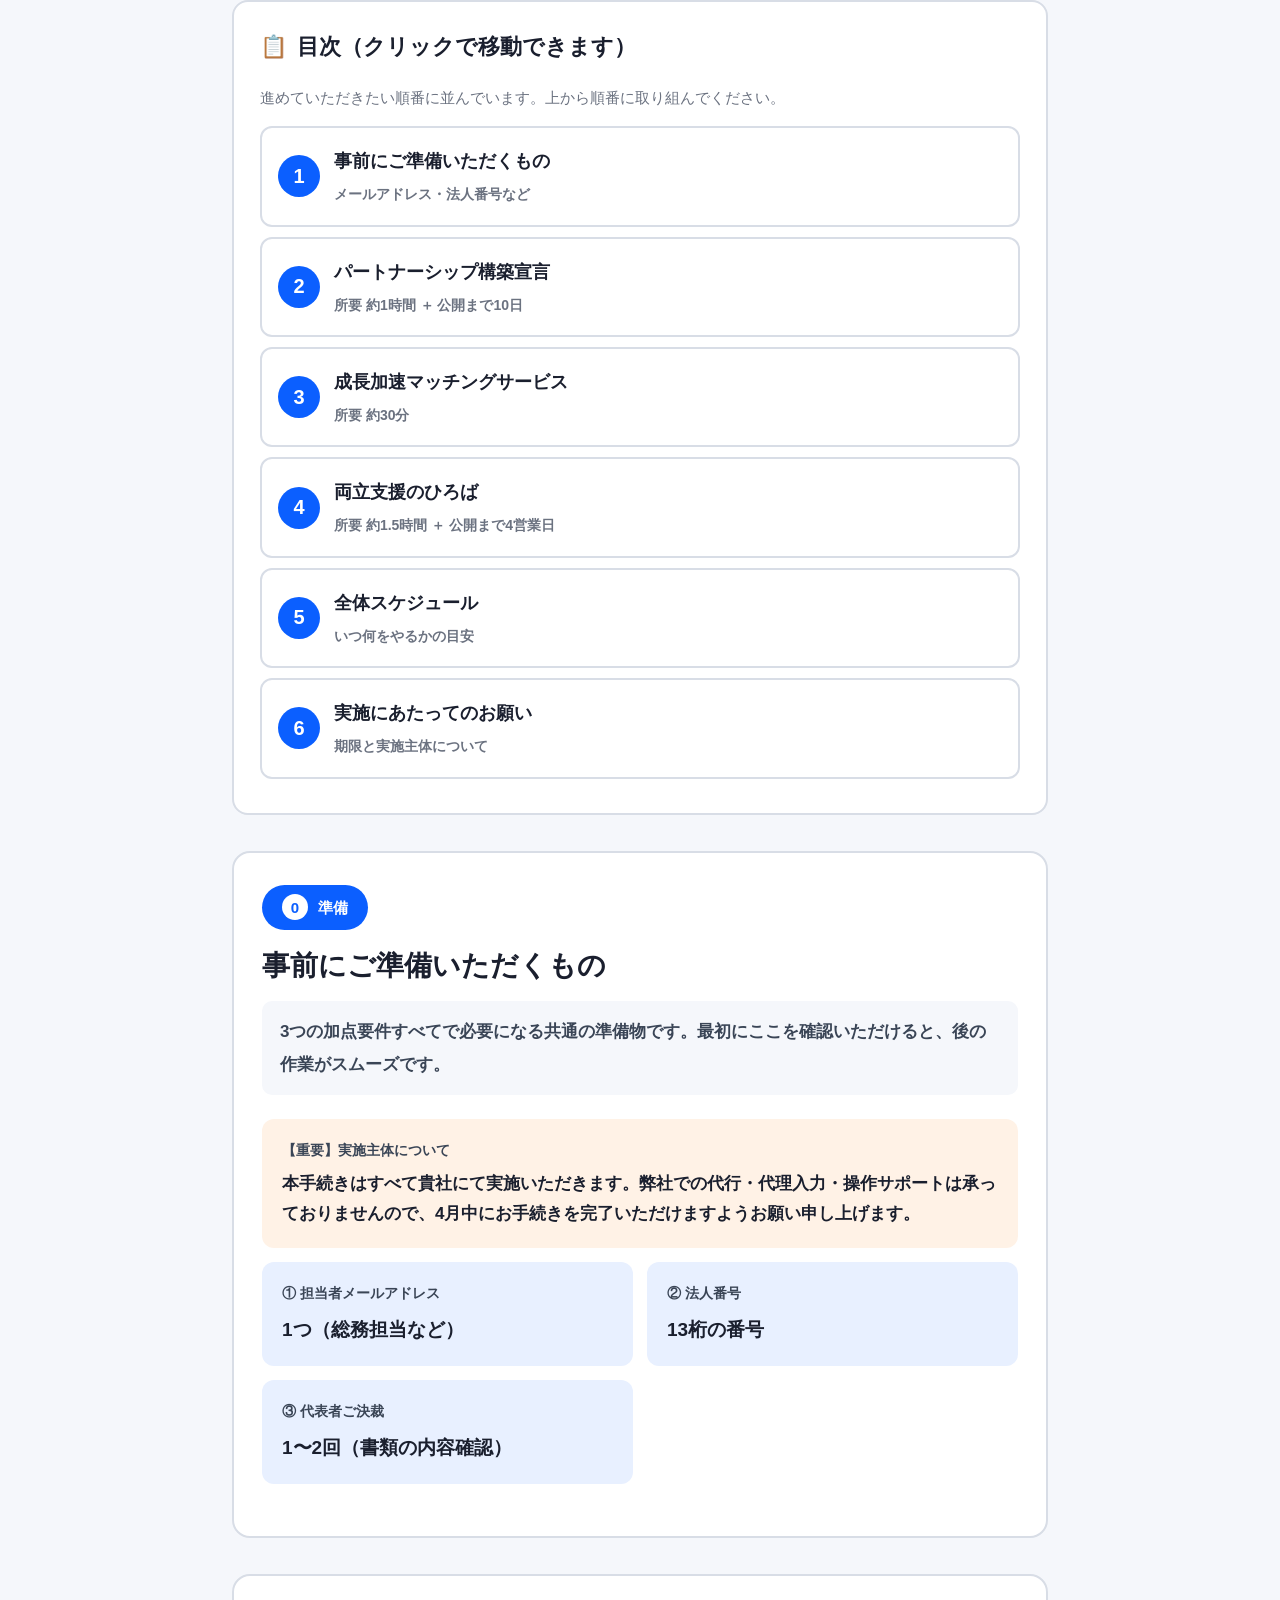
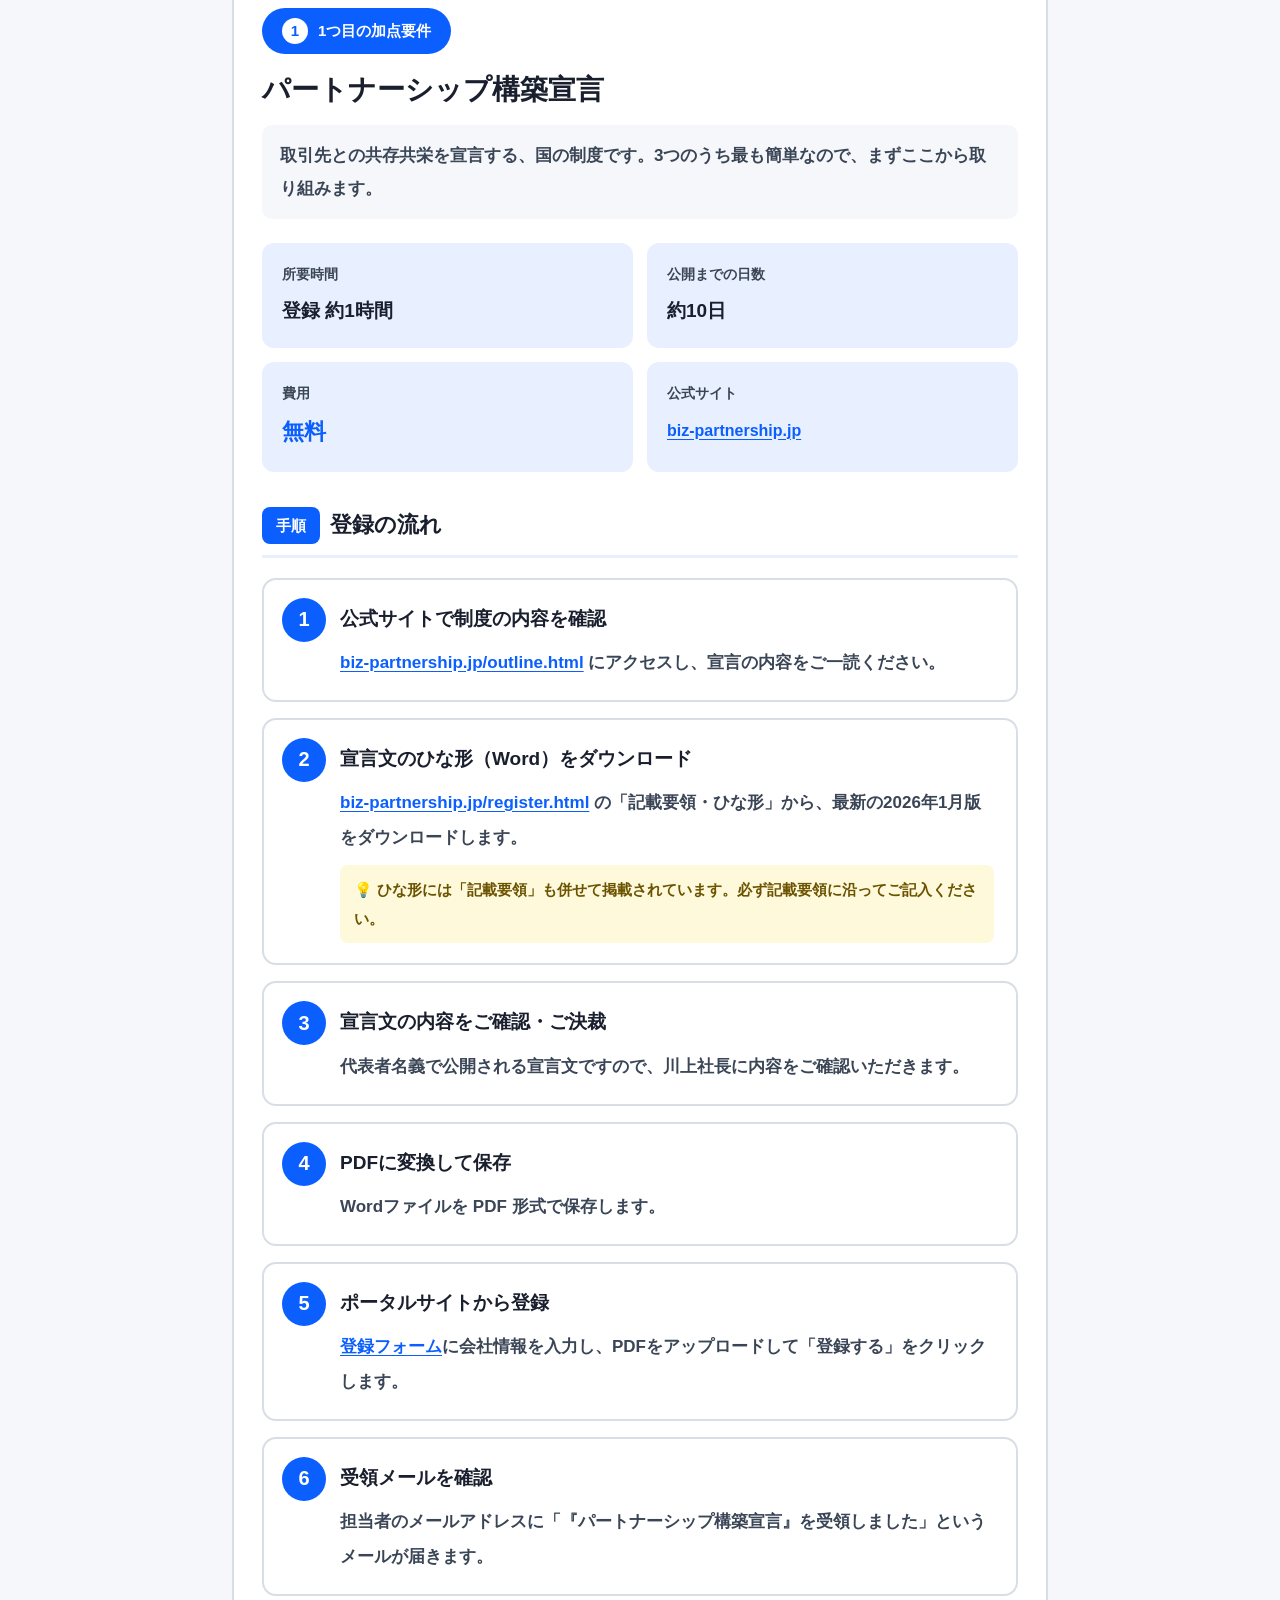
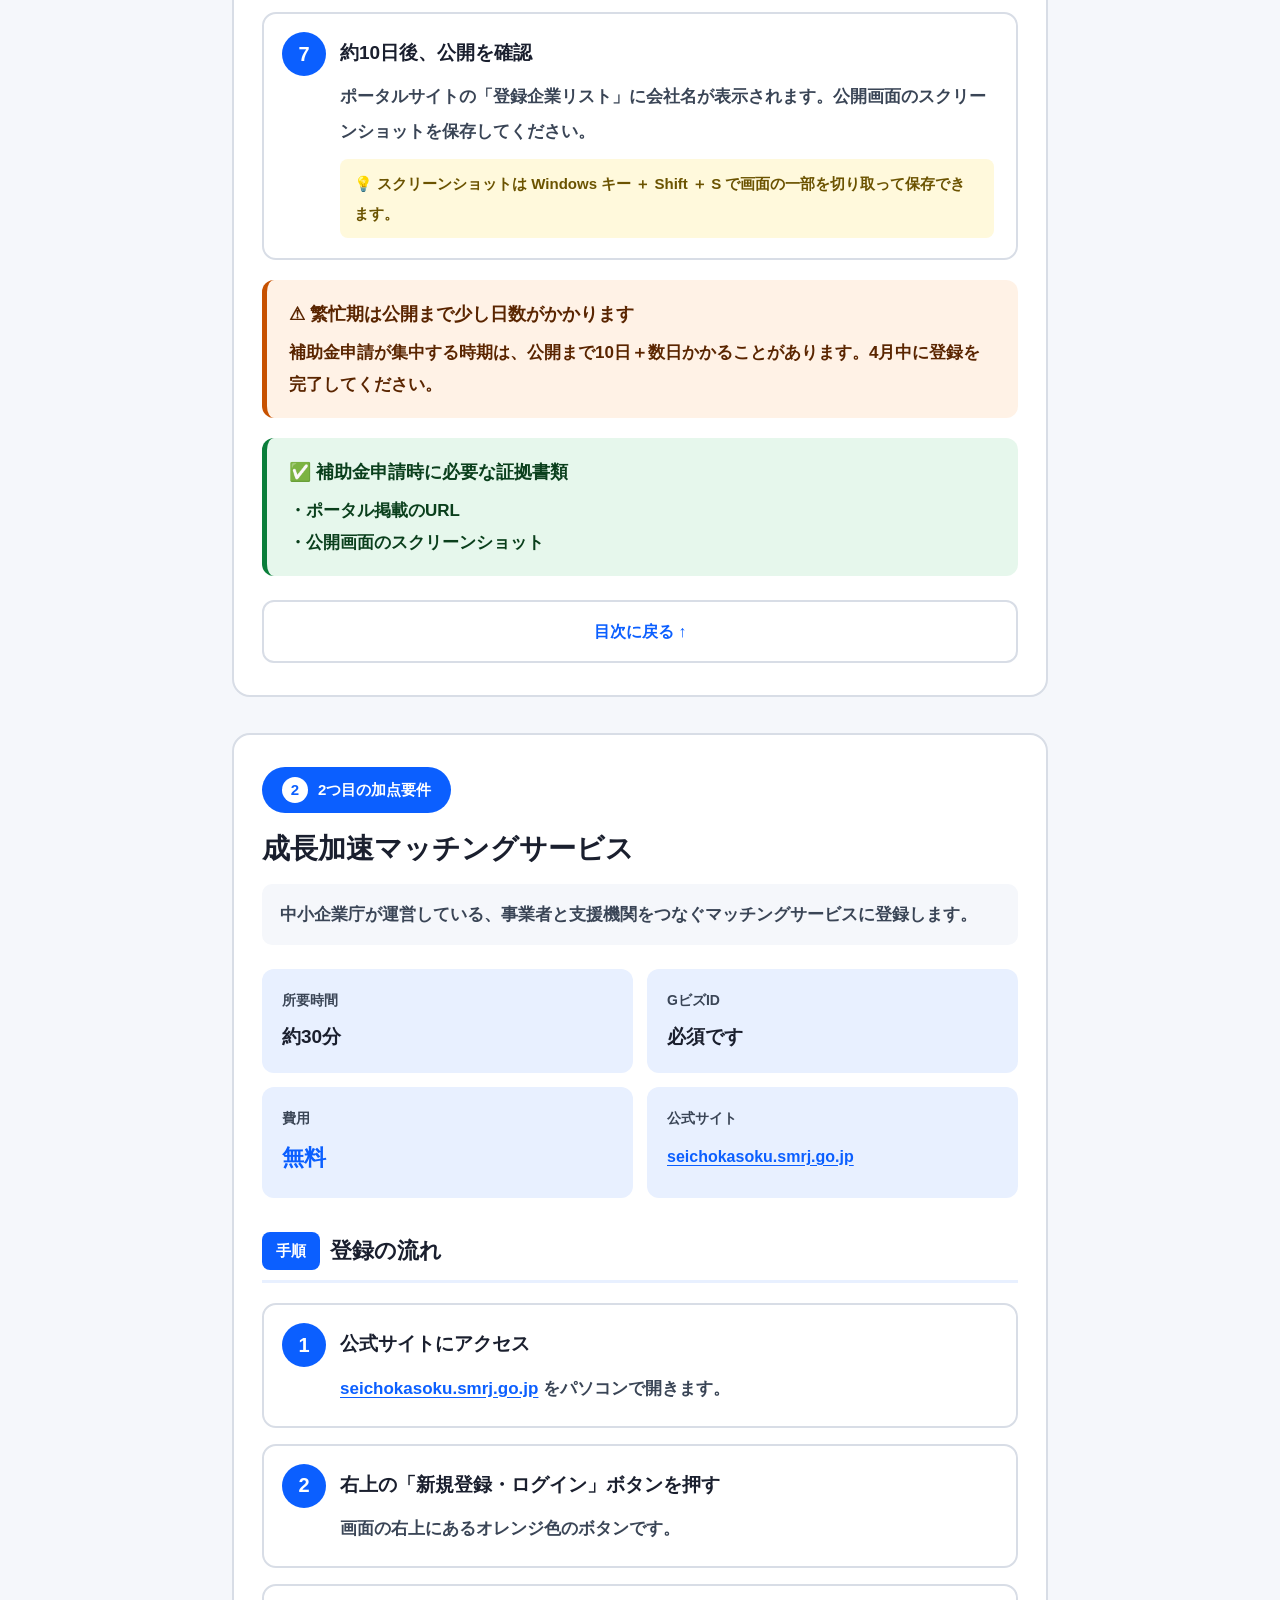
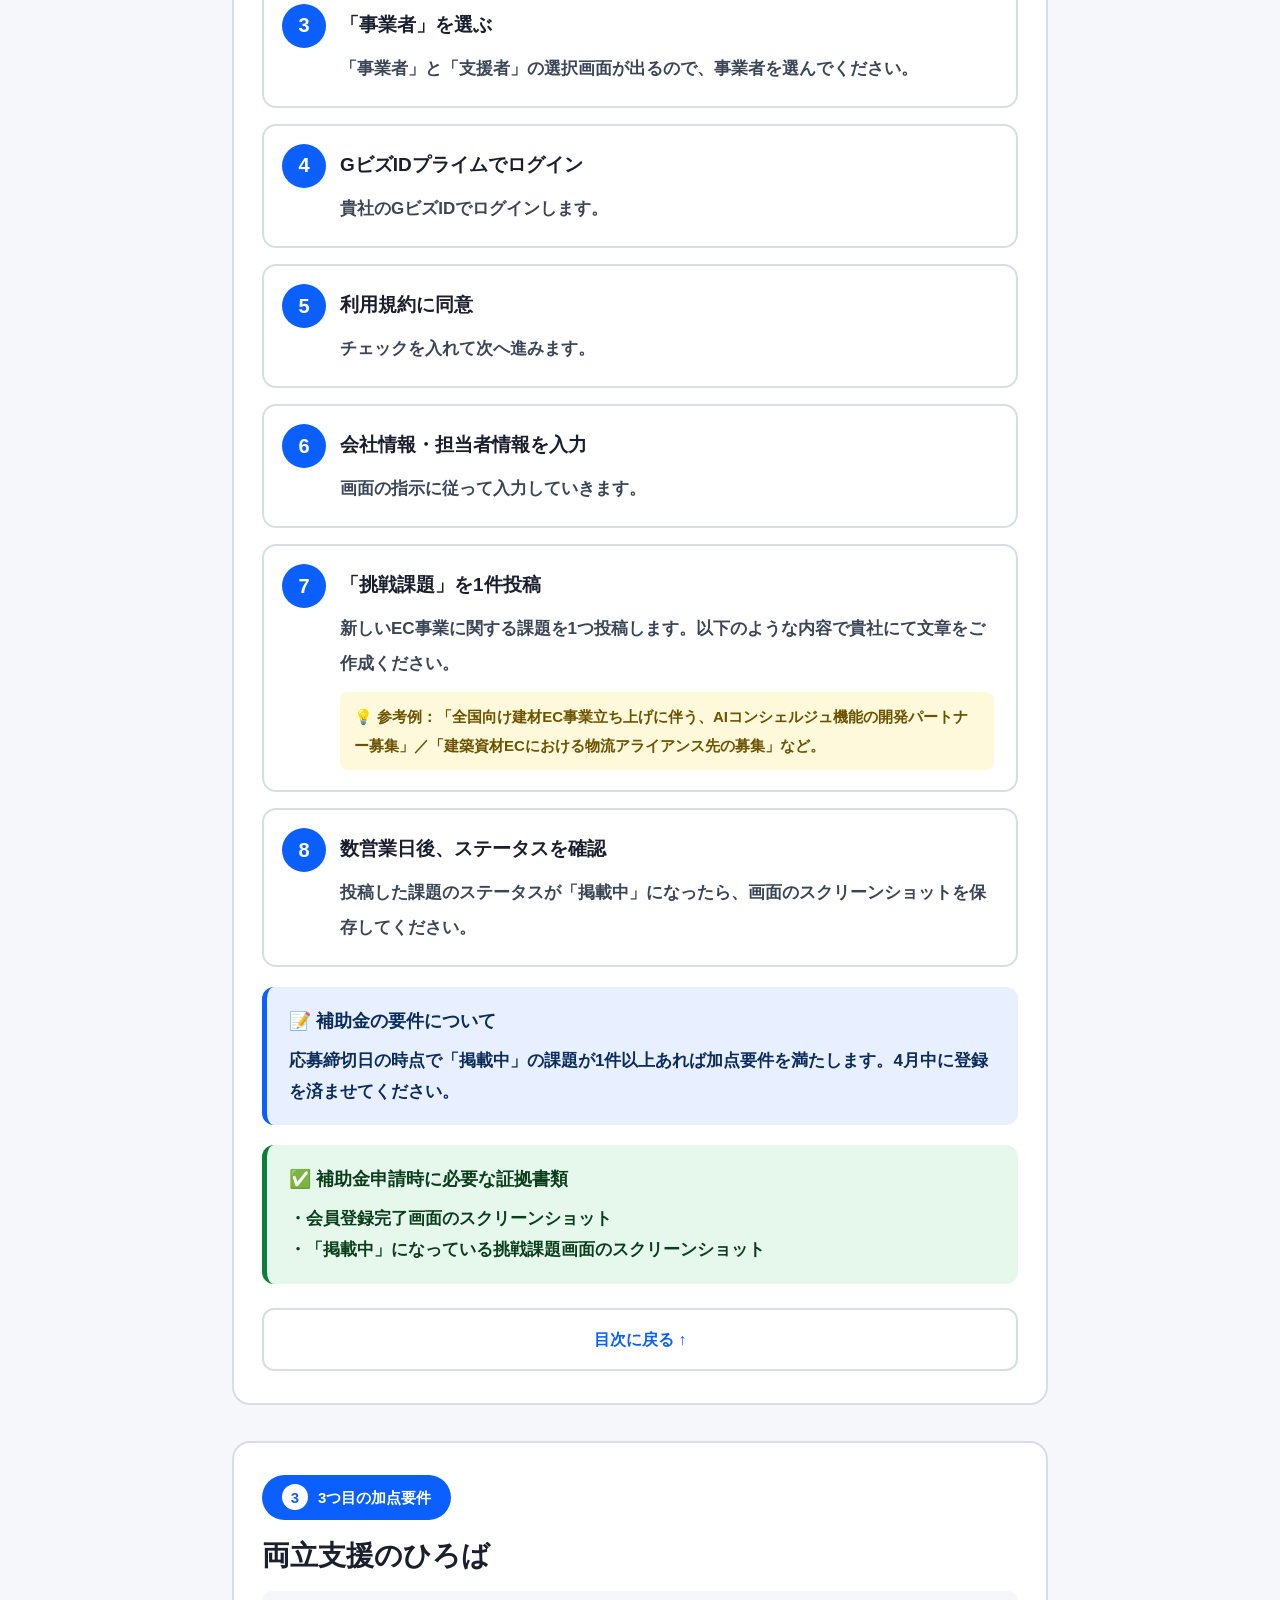
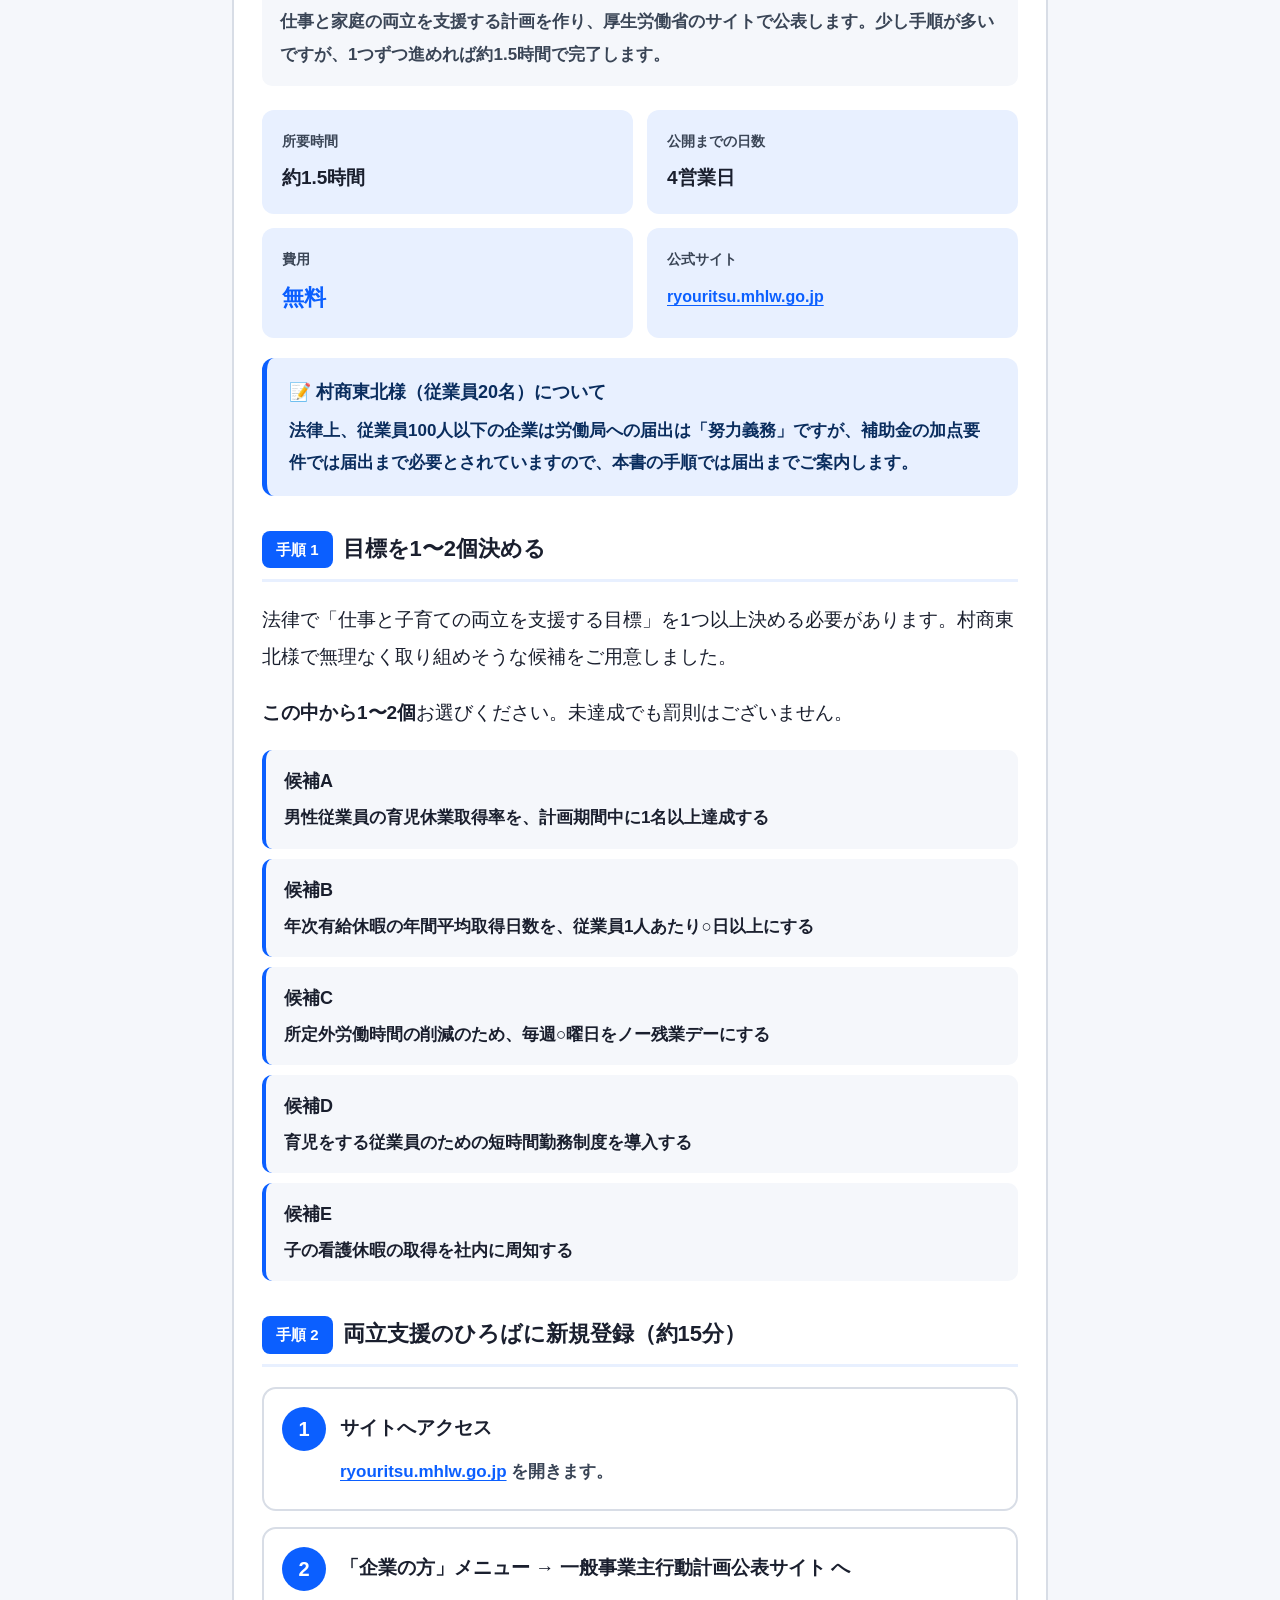
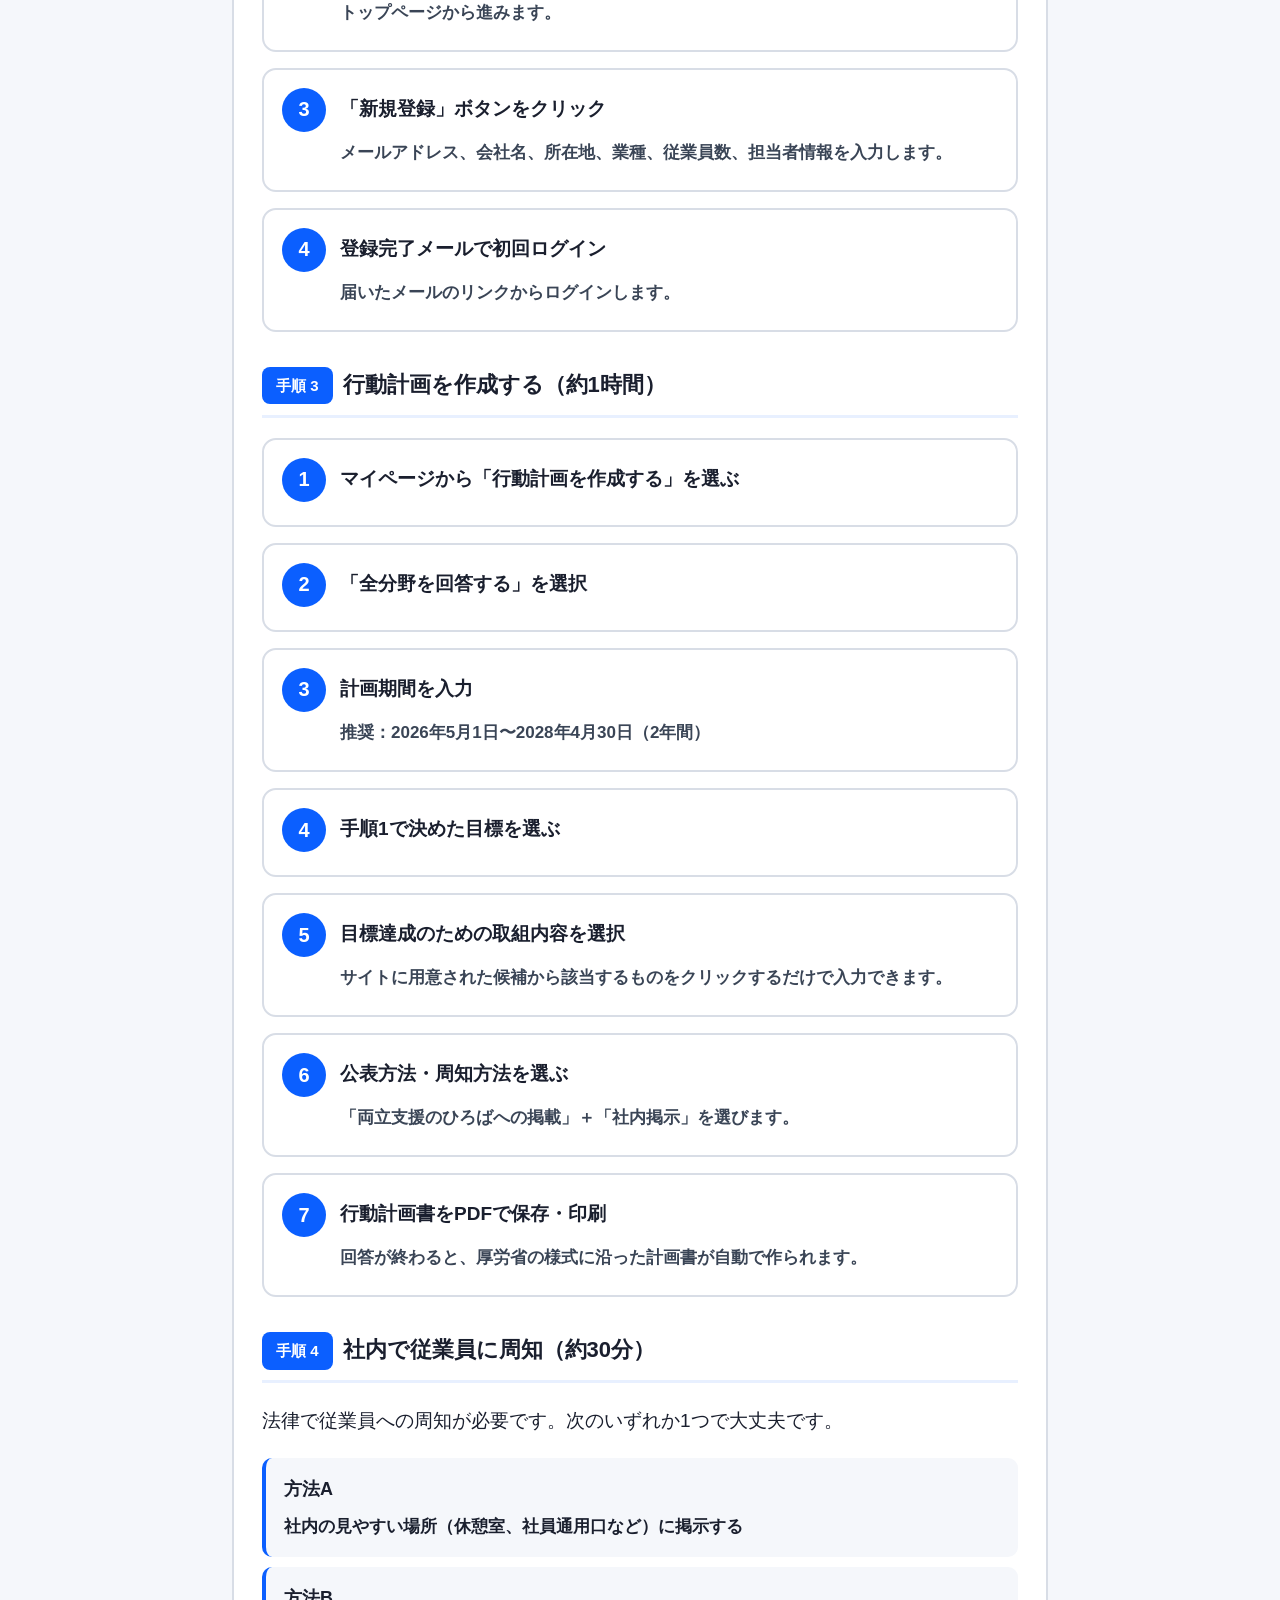
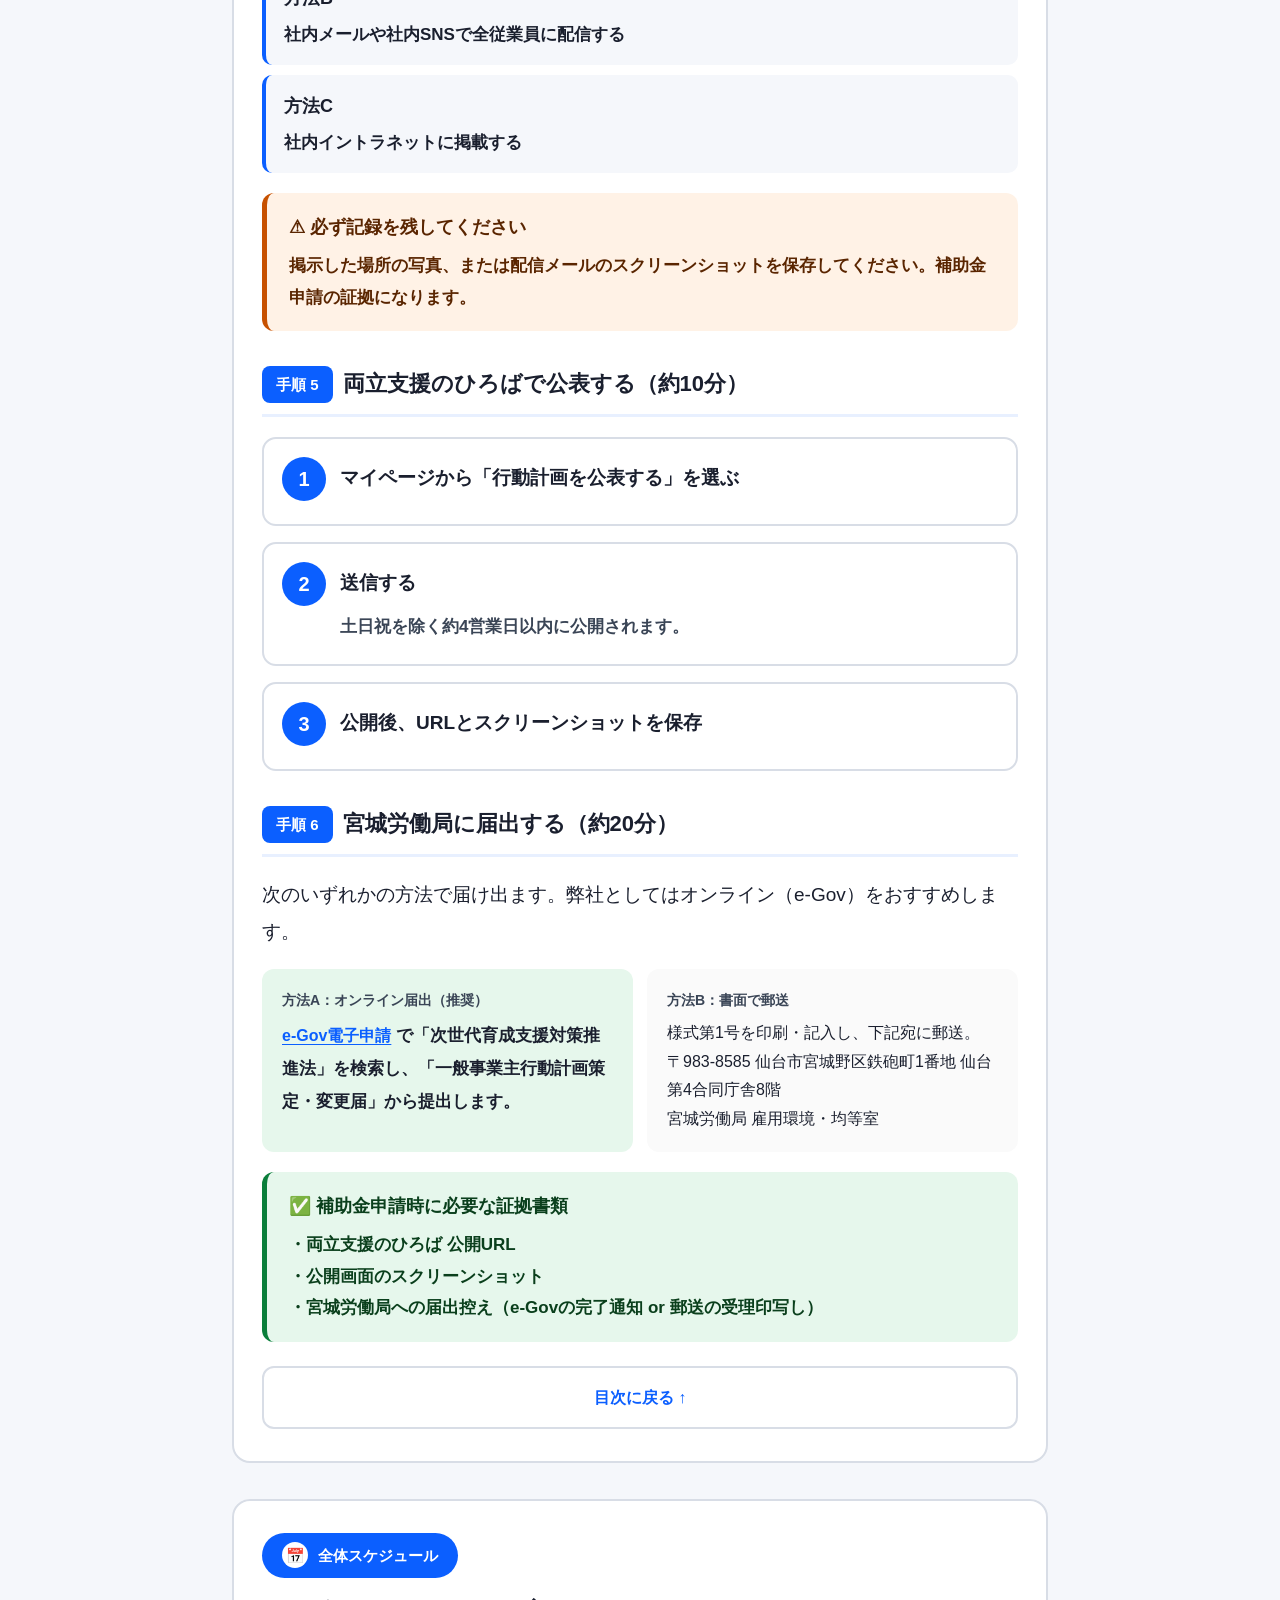
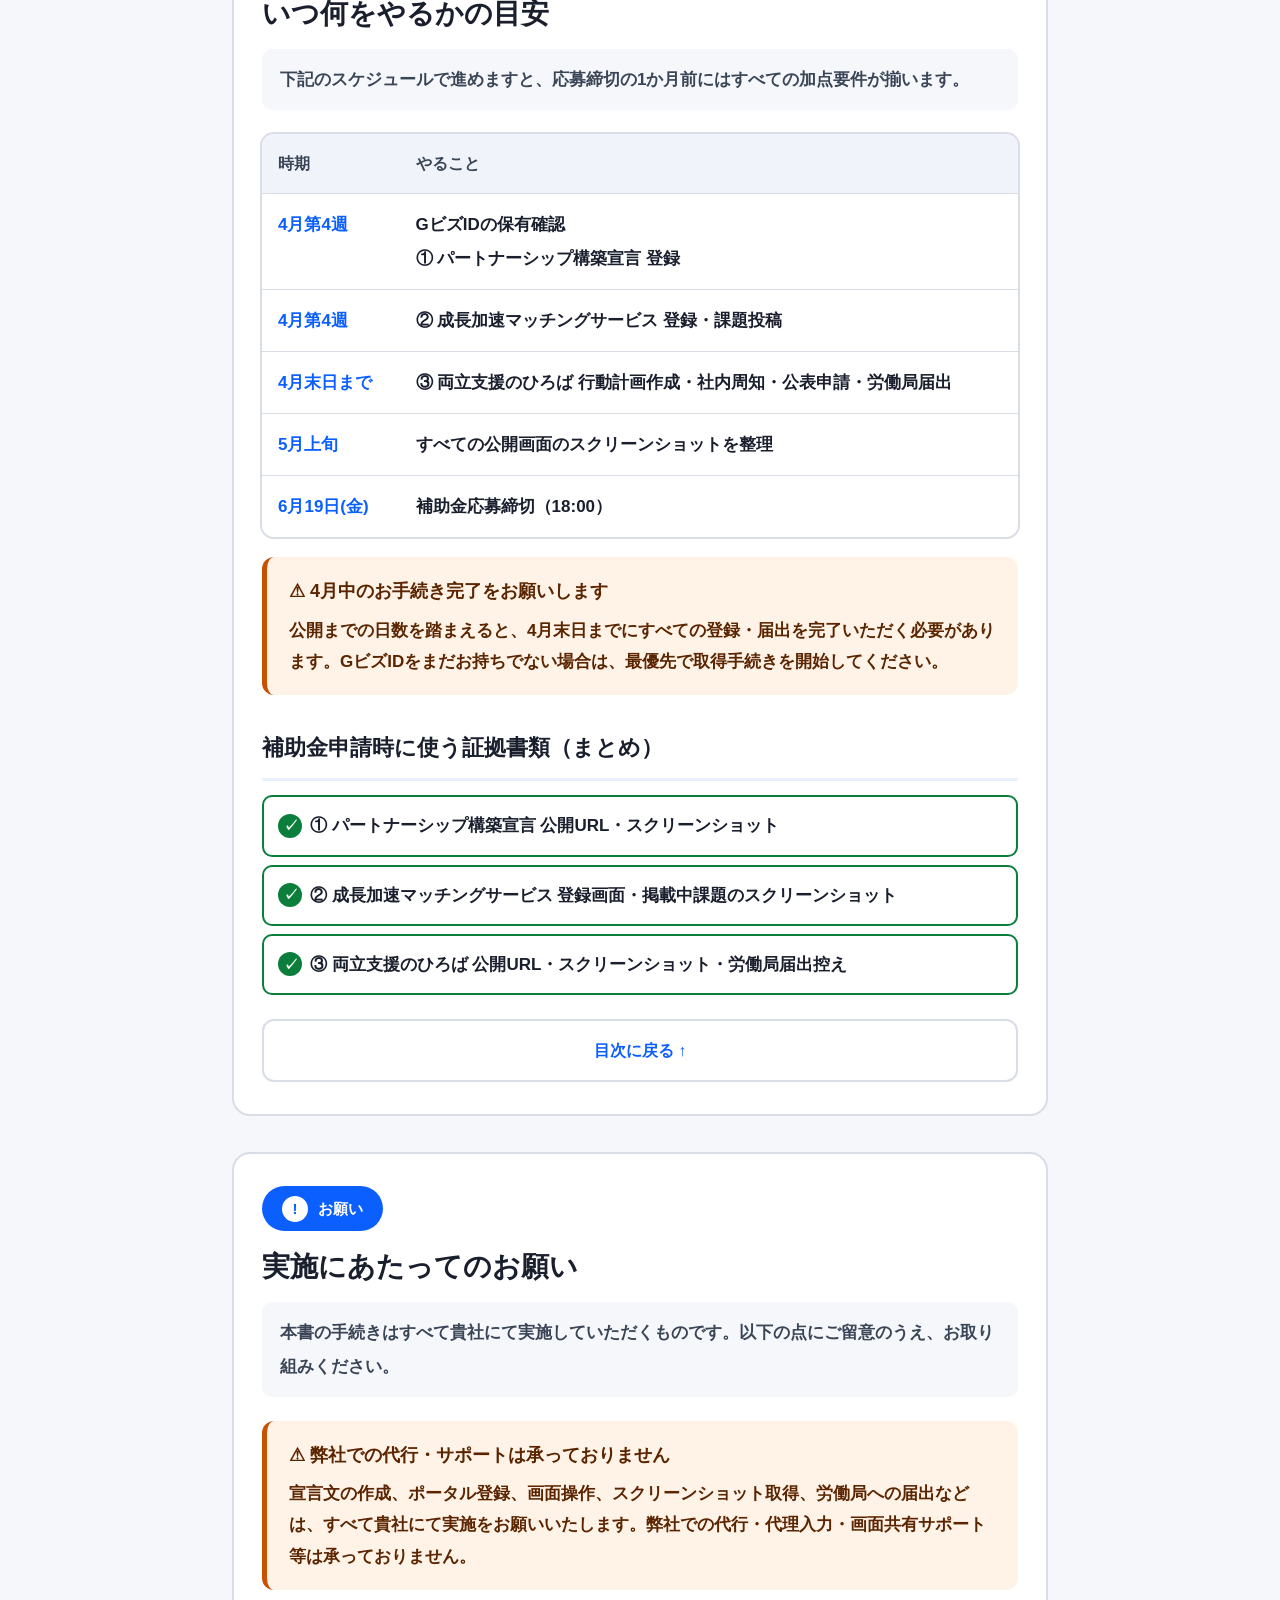
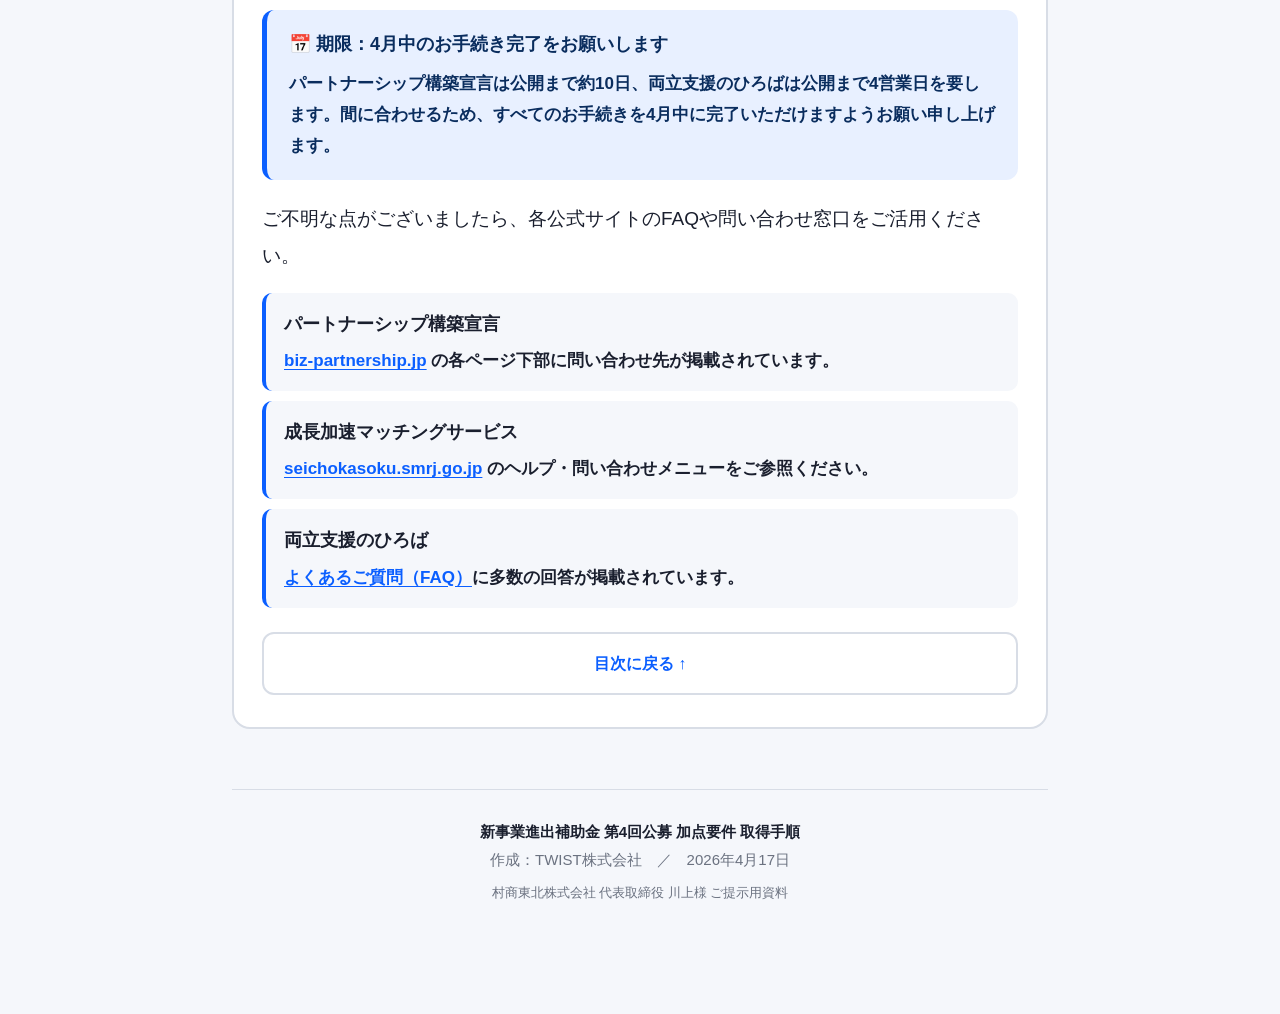
==== commit 4cfd8199: "フォントを全体的に太く、GビズIDプライムを準備物から削除" ====
--- a/index.html
+++ b/index.html
@@ -70,7 +70,7 @@
     <h2>目次（クリックで移動できます）</h2>
     <p class="hint">進めていただきたい順番に並んでいます。上から順番に取り組んでください。</p>
     <ol>
-      <li><a href="#prep">事前にご準備いただくもの<span class="small">GビズID、メールアドレスなど</span></a></li>
+      <li><a href="#prep">事前にご準備いただくもの<span class="small">メールアドレス・法人番号など</span></a></li>
       <li><a href="#step1">パートナーシップ構築宣言<span class="small">所要 約1時間 ＋ 公開まで10日</span></a></li>
       <li><a href="#step2">成長加速マッチングサービス<span class="small">所要 約30分</span></a></li>
       <li><a href="#step3">両立支援のひろば<span class="small">所要 約1.5時間 ＋ 公開まで4営業日</span></a></li>
@@ -86,31 +86,22 @@
     <p class="tagline">3つの加点要件すべてで必要になる共通の準備物です。最初にここを確認いただけると、後の作業がスムーズです。</p>
 
     <div class="info">
-      <div class="item">
-        <div class="label">① GビズIDプライム</div>
-        <div class="val">保有確認が最優先</div>
-      </div>
       <div class="item" style="grid-column:1/-1;background:var(--orange-soft)">
         <div class="label">【重要】実施主体について</div>
-        <div class="val" style="font-size:17px;font-weight:600;line-height:1.8">本手続きはすべて貴社にて実施いただきます。弊社での代行・代理入力・操作サポートは承っておりませんので、<b>4月中にお手続きを完了</b>いただけますようお願い申し上げます。</div>
-      </div>
-      <div class="item">
-        <div class="label">② 担当者メールアドレス</div>
+        <div class="val" style="font-size:17px;font-weight:700;line-height:1.8">本手続きはすべて貴社にて実施いただきます。弊社での代行・代理入力・操作サポートは承っておりませんので、<b>4月中にお手続きを完了</b>いただけますようお願い申し上げます。</div>
+      </div>
+      <div class="item">
+        <div class="label">① 担当者メールアドレス</div>
         <div class="val">1つ（総務担当など）</div>
       </div>
       <div class="item">
-        <div class="label">③ 法人番号</div>
+        <div class="label">② 法人番号</div>
         <div class="val">13桁の番号</div>
       </div>
       <div class="item">
-        <div class="label">④ 代表者ご決裁</div>
+        <div class="label">③ 代表者ご決裁</div>
         <div class="val">1〜2回（書類の内容確認）</div>
       </div>
-    </div>
-
-    <div class="box warn">
-      <span class="ttl">⚠ GビズIDプライムをまだお持ちでない場合</span>
-      発行に<b>約2週間</b>かかりますので、お持ちでない場合はすぐに貴社にて申請手続きを開始してください（<a href="https://gbiz-id.go.jp/" target="_blank" rel="noopener">GビズID公式サイト</a>からお申し込みいただけます）。4月中の取得をお願いいたします。
     </div>
   </section>
 
--- a/style.css
+++ b/style.css
@@ -22,9 +22,14 @@
   background:var(--bg);
   line-height:1.95;
   font-size:19px;
+  font-weight:500;
   -webkit-text-size-adjust:100%;
   font-feature-settings:"palt";
-}
+  -webkit-font-smoothing:antialiased;
+  text-rendering:optimizeLegibility;
+}
+p,li,dd,td,th{font-weight:500}
+b,strong{font-weight:800}
 a{color:var(--blue);text-decoration:underline;text-underline-offset:3px}
 a:hover{opacity:.8}
 
@@ -44,10 +49,11 @@
   margin-bottom:18px;
 }
 header.top h1{
-  font-size:34px;margin:0 0 16px;line-height:1.4;font-weight:700;
+  font-size:34px;margin:0 0 16px;line-height:1.4;font-weight:900;
   letter-spacing:.01em;
 }
-header.top .to{font-size:19px;margin:0;opacity:.95}
+header.top .to{font-size:19px;margin:0;opacity:.95;font-weight:600}
+header.top .eyebrow{font-weight:700}
 
 /* 導入メタ情報 */
 .meta-box{
@@ -61,9 +67,9 @@
   padding:8px 0;
 }
 .meta-box .row:not(:last-child){border-bottom:1px solid #e0d48a}
-.meta-box .row dt{font-weight:700;color:var(--sub);font-size:17px}
-.meta-box .row dd{margin:0;font-size:19px;font-weight:600}
-.meta-box .row dd .big{color:var(--orange);font-size:24px;font-weight:800}
+.meta-box .row dt{font-weight:800;color:var(--sub);font-size:17px}
+.meta-box .row dd{margin:0;font-size:19px;font-weight:700}
+.meta-box .row dd .big{color:var(--orange);font-size:24px;font-weight:900}
 
 /* 目次 */
 .toc{
@@ -71,7 +77,7 @@
   padding:24px 26px;margin-bottom:36px;
 }
 .toc h2{
-  margin:0 0 14px;font-size:22px;font-weight:700;
+  margin:0 0 14px;font-size:22px;font-weight:900;
   display:flex;align-items:center;gap:10px;
 }
 .toc h2::before{
@@ -85,7 +91,7 @@
 .toc ol li a{
   display:block;padding:16px 18px;border:2px solid var(--line);
   border-radius:12px;background:#fff;color:var(--ink);
-  text-decoration:none;font-size:18px;font-weight:600;
+  text-decoration:none;font-size:18px;font-weight:800;
   transition:all .15s;
   position:relative;padding-left:72px;
 }
@@ -102,7 +108,7 @@
   transform:translateY(-1px);
 }
 .toc ol li a .small{
-  display:block;font-size:14px;font-weight:400;color:var(--muted);margin-top:2px;
+  display:block;font-size:14px;font-weight:600;color:var(--muted);margin-top:2px;
 }
 
 /* セクション */
@@ -115,7 +121,7 @@
   display:inline-flex;align-items:center;gap:10px;
   background:var(--blue);color:#fff;
   padding:8px 20px;border-radius:999px;
-  font-size:15px;font-weight:700;margin-bottom:16px;
+  font-size:15px;font-weight:800;margin-bottom:16px;
 }
 section.guide .badge .num{
   background:#fff;color:var(--blue);
@@ -123,21 +129,21 @@
   display:flex;align-items:center;justify-content:center;font-size:15px;
 }
 section.guide h2{
-  font-size:28px;margin:0 0 16px;line-height:1.4;font-weight:700;
+  font-size:28px;margin:0 0 16px;line-height:1.4;font-weight:900;
 }
 section.guide .tagline{
-  font-size:17px;color:var(--sub);margin:0 0 24px;
+  font-size:17px;color:var(--sub);margin:0 0 24px;font-weight:600;
   padding:14px 18px;background:#f5f7fb;border-radius:10px;
 }
 
 section.guide h3{
   font-size:22px;margin:32px 0 14px;padding-bottom:8px;
-  border-bottom:3px solid var(--blue-soft);font-weight:700;
+  border-bottom:3px solid var(--blue-soft);font-weight:900;
   display:flex;align-items:center;gap:10px;
 }
 section.guide h3 .step{
   background:var(--blue);color:#fff;
-  padding:4px 14px;border-radius:8px;font-size:15px;
+  padding:4px 14px;border-radius:8px;font-size:15px;font-weight:800;
 }
 
 /* 概要カード */
@@ -149,9 +155,9 @@
 .info .item{
   background:var(--blue-soft);border-radius:12px;padding:18px 20px;
 }
-.info .item .label{font-size:14px;color:var(--sub);font-weight:600;margin-bottom:4px}
-.info .item .val{font-size:19px;font-weight:700;color:var(--ink)}
-.info .item .val.big{font-size:22px;color:var(--blue)}
+.info .item .label{font-size:14px;color:var(--sub);font-weight:700;margin-bottom:4px}
+.info .item .val{font-size:19px;font-weight:800;color:var(--ink)}
+.info .item .val.big{font-size:22px;color:var(--blue);font-weight:900}
 .info .item a{font-size:16px;word-break:break-all}
 
 /* ステップ */
@@ -173,34 +179,34 @@
   font-weight:700;font-size:20px;
 }
 ol.steps > li .title{
-  display:block;font-weight:700;font-size:19px;margin-bottom:8px;
-}
-ol.steps > li .desc{color:var(--sub);font-size:17px;line-height:1.85}
+  display:block;font-weight:900;font-size:19px;margin-bottom:8px;color:var(--ink);
+}
+ol.steps > li .desc{color:var(--sub);font-size:17px;line-height:1.85;font-weight:600}
 ol.steps > li .desc a{word-break:break-all}
 ol.steps > li .hint{
   display:block;margin-top:10px;padding:10px 14px;
   background:var(--yellow-soft);border-radius:8px;
-  font-size:15px;color:#6b5300;
+  font-size:15px;color:#6b5300;font-weight:600;
 }
 ol.steps > li .hint::before{content:"💡 ";font-size:15px}
 
 /* 注意・メモ */
 .box{
   border-radius:12px;padding:18px 22px;margin:20px 0;
-  font-size:17px;line-height:1.85;
+  font-size:17px;line-height:1.85;font-weight:600;
 }
 .box.note{background:var(--blue-soft);border-left:5px solid var(--blue);color:#0a2d5e}
 .box.warn{background:var(--orange-soft);border-left:5px solid var(--orange);color:#5a2500}
 .box.ok{background:var(--green-soft);border-left:5px solid var(--green);color:#0a3f1c}
-.box .ttl{display:block;font-weight:700;font-size:18px;margin-bottom:6px}
+.box .ttl{display:block;font-weight:900;font-size:18px;margin-bottom:6px}
 
 /* 目標選択リスト */
 .targets{list-style:none;padding:0;margin:16px 0}
 .targets li{
   padding:14px 18px;background:#f5f7fb;border-radius:10px;margin:10px 0;
-  font-size:17px;border-left:4px solid var(--blue);
-}
-.targets li strong{display:block;font-size:18px;margin-bottom:2px}
+  font-size:17px;border-left:4px solid var(--blue);font-weight:600;
+}
+.targets li strong{display:block;font-size:18px;margin-bottom:2px;font-weight:900;color:var(--ink)}
 
 /* スケジュール表 */
 .sched{
@@ -210,11 +216,11 @@
 }
 .sched th,.sched td{
   padding:14px 16px;text-align:left;border-bottom:1px solid var(--line);
-  font-size:17px;vertical-align:top;
-}
-.sched th{background:#f0f4fa;font-weight:700;font-size:16px;color:var(--sub)}
+  font-size:17px;vertical-align:top;font-weight:600;
+}
+.sched th{background:#f0f4fa;font-weight:900;font-size:16px;color:var(--sub)}
 .sched tr:last-child td{border-bottom:0}
-.sched td .when{font-weight:700;color:var(--blue)}
+.sched td .when{font-weight:900;color:var(--blue)}
 
 /* 提出物リスト */
 .checklist{
@@ -223,7 +229,7 @@
 .checklist li{
   padding:12px 16px 12px 46px;margin:8px 0;background:#fff;
   border:2px solid var(--green);border-radius:10px;
-  font-size:17px;font-weight:600;position:relative;
+  font-size:17px;font-weight:800;position:relative;
 }
 .checklist li::before{
   content:"✓";position:absolute;left:14px;top:50%;transform:translateY(-50%);
@@ -244,7 +250,7 @@
 .back-top{
   display:block;text-align:center;margin:24px 0 0;
   padding:14px;background:#fff;border:2px solid var(--line);border-radius:12px;
-  color:var(--blue);font-weight:700;font-size:16px;text-decoration:none;
+  color:var(--blue);font-weight:800;font-size:16px;text-decoration:none;
 }
 .back-top:hover{background:var(--blue-soft)}
 
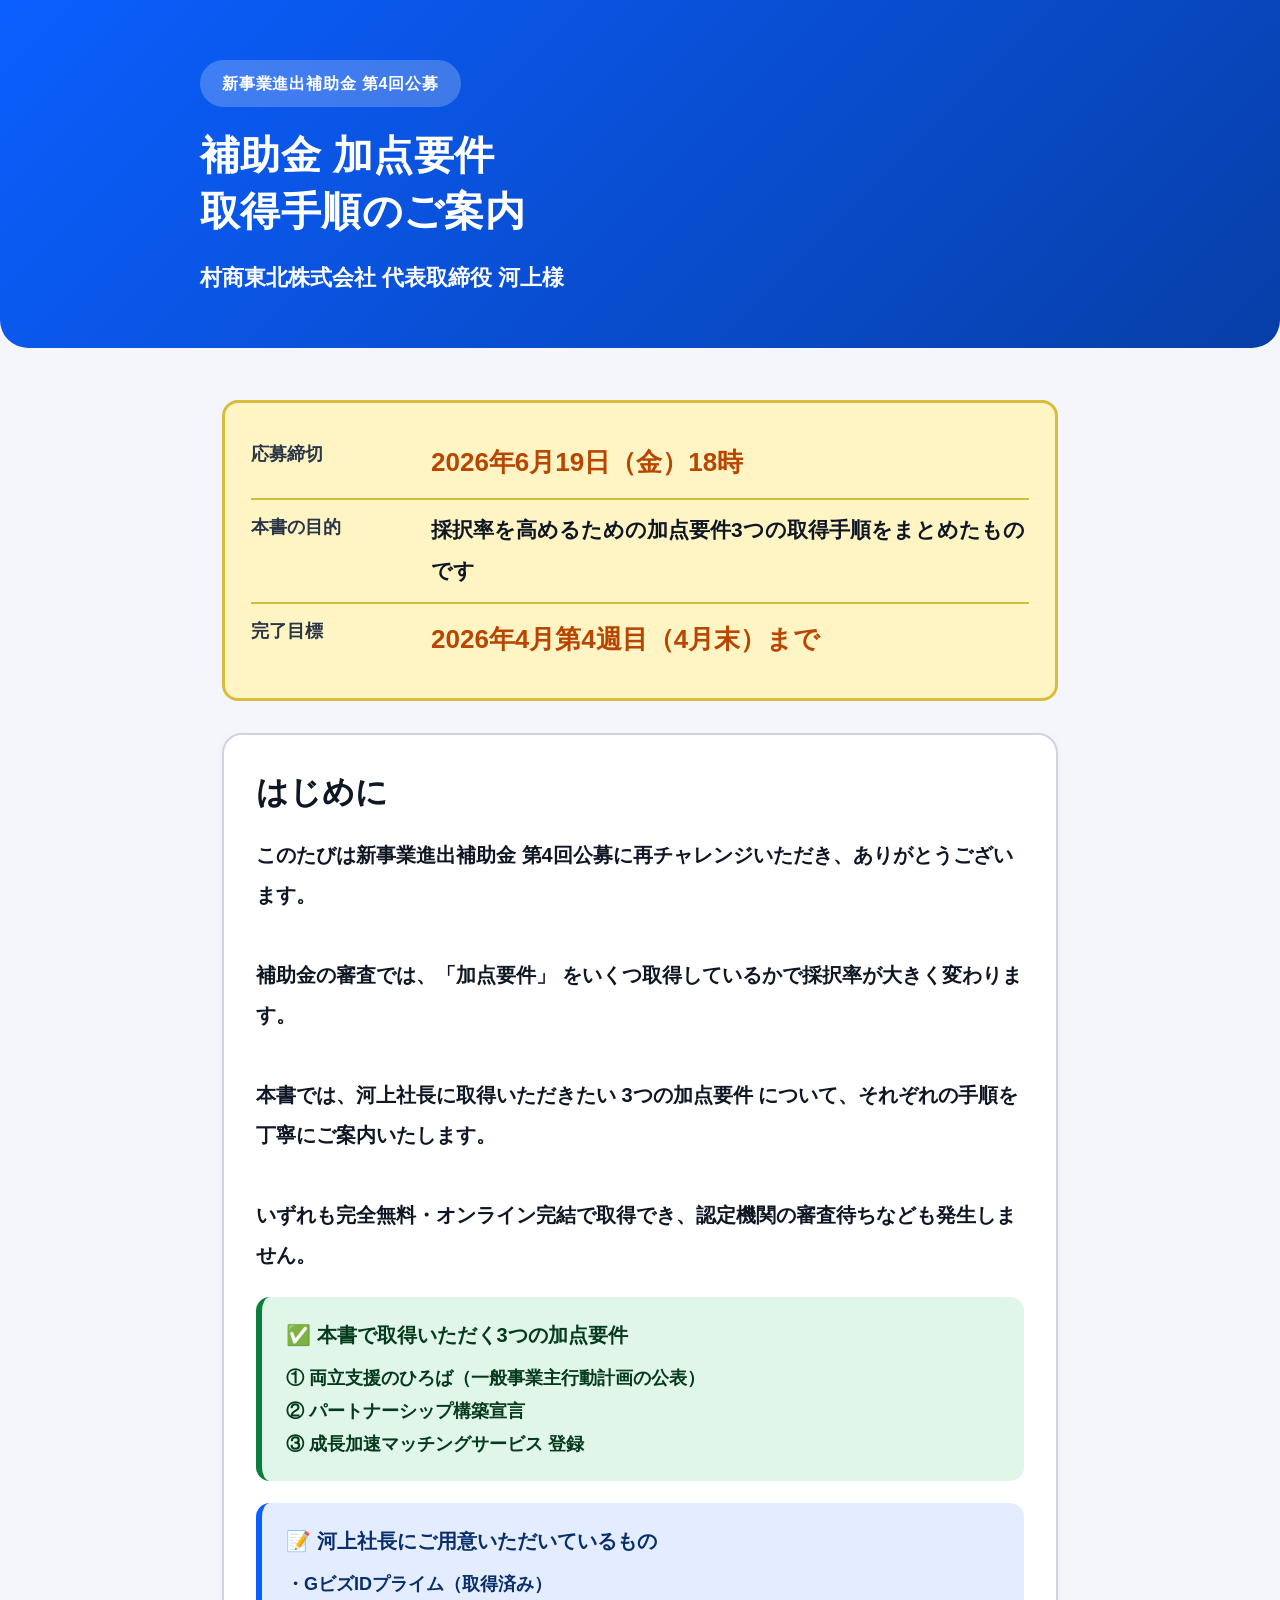
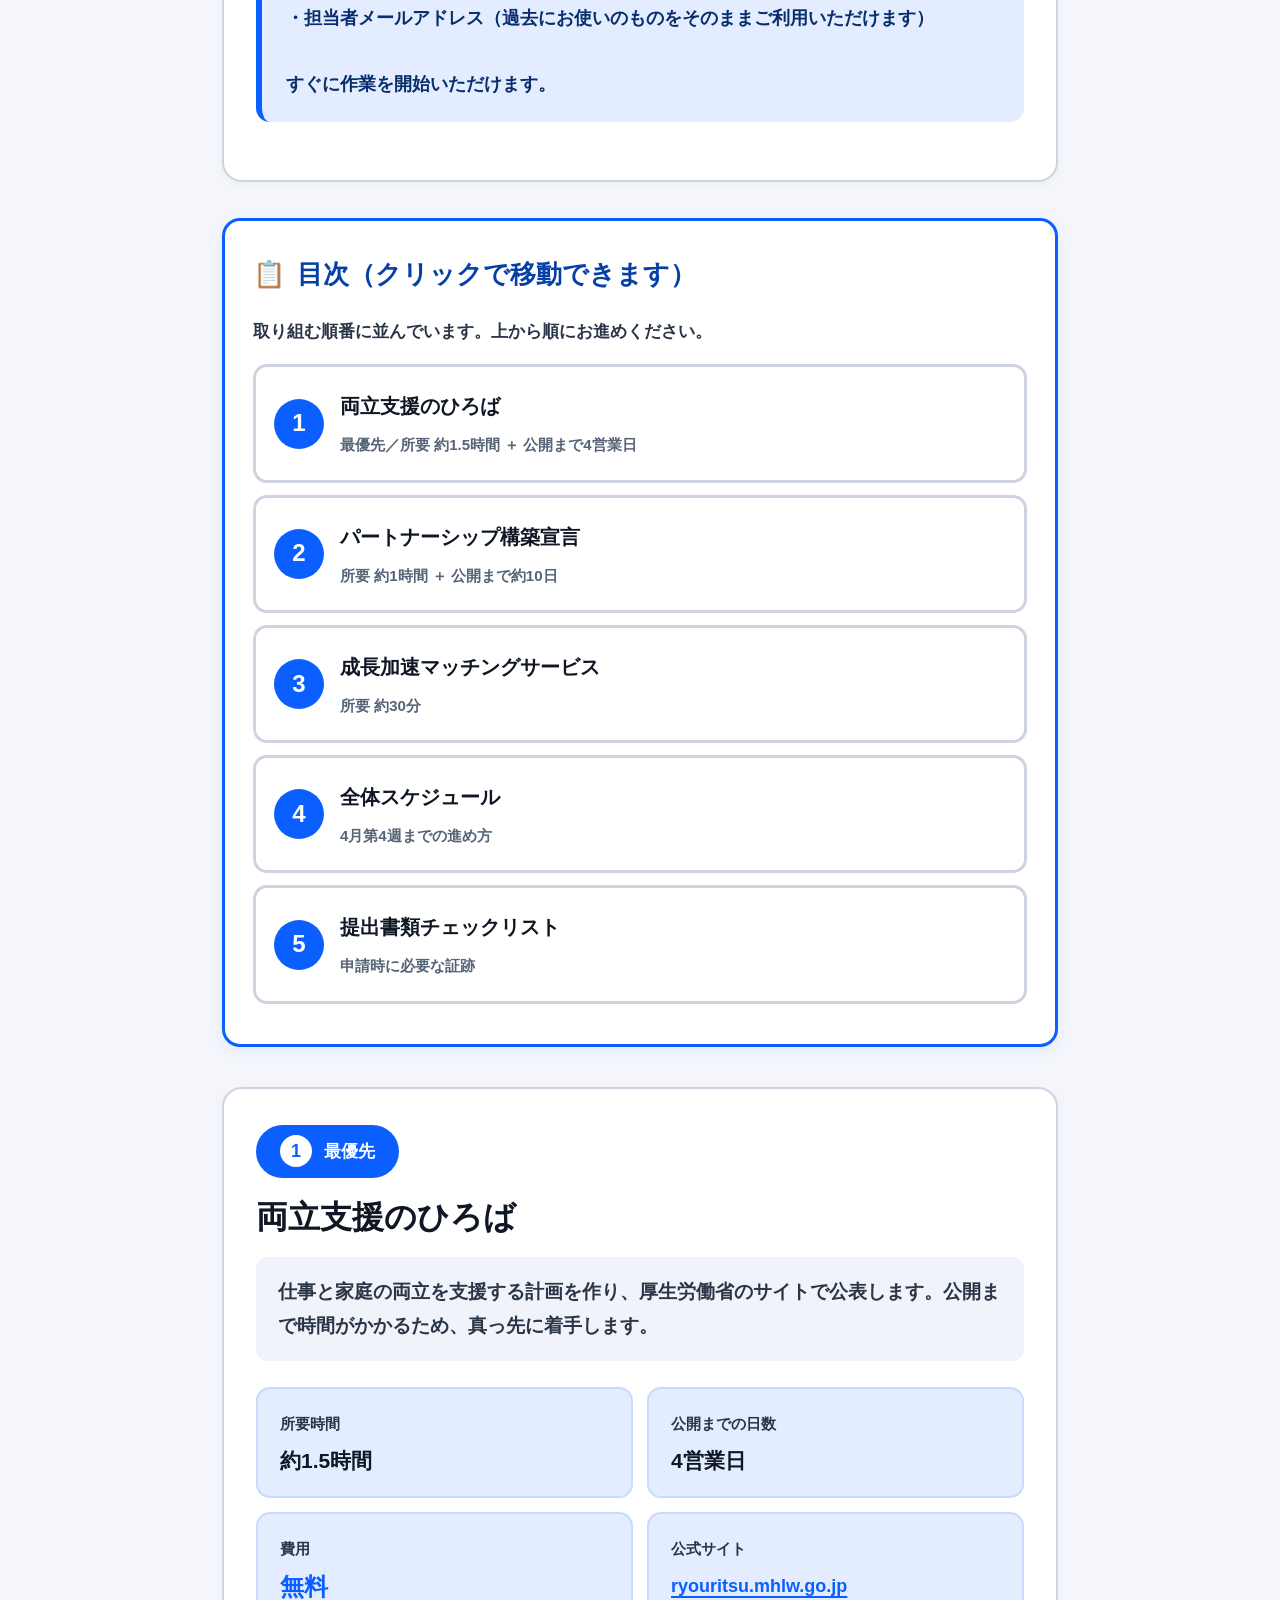
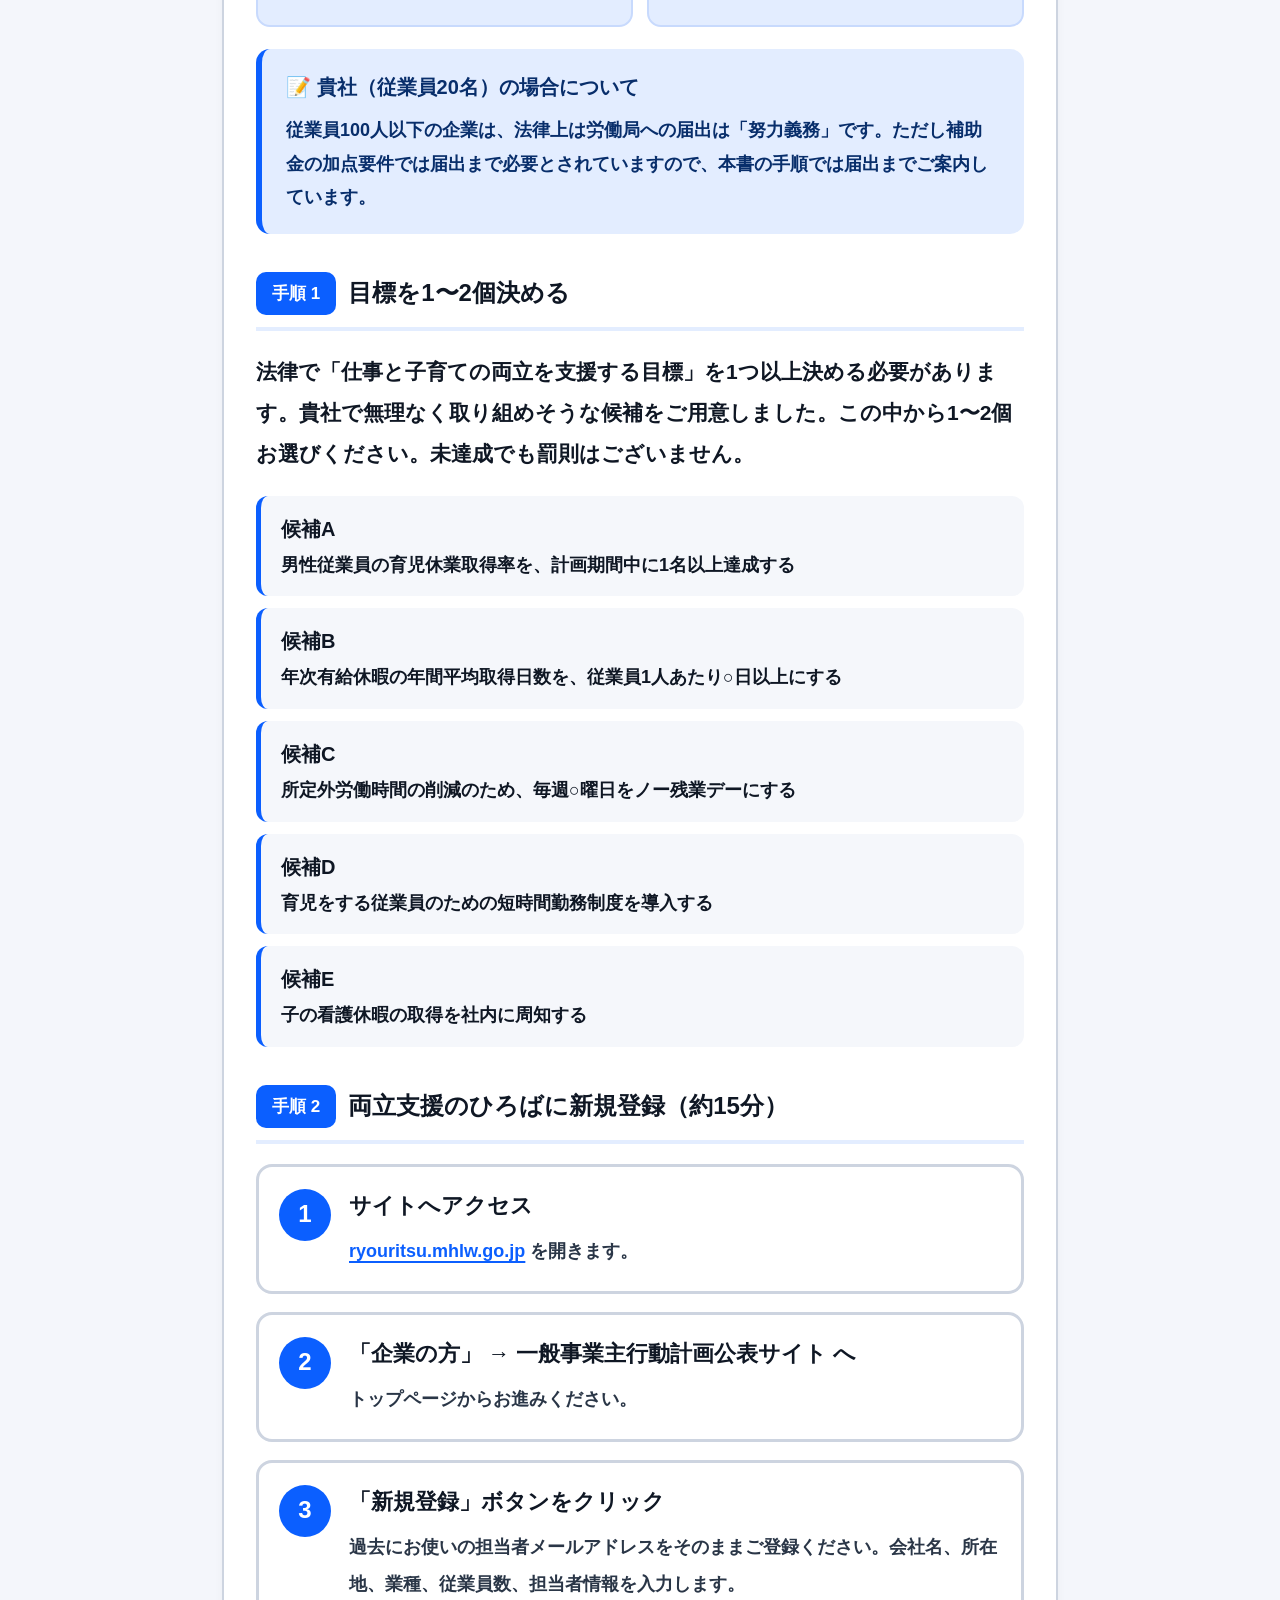
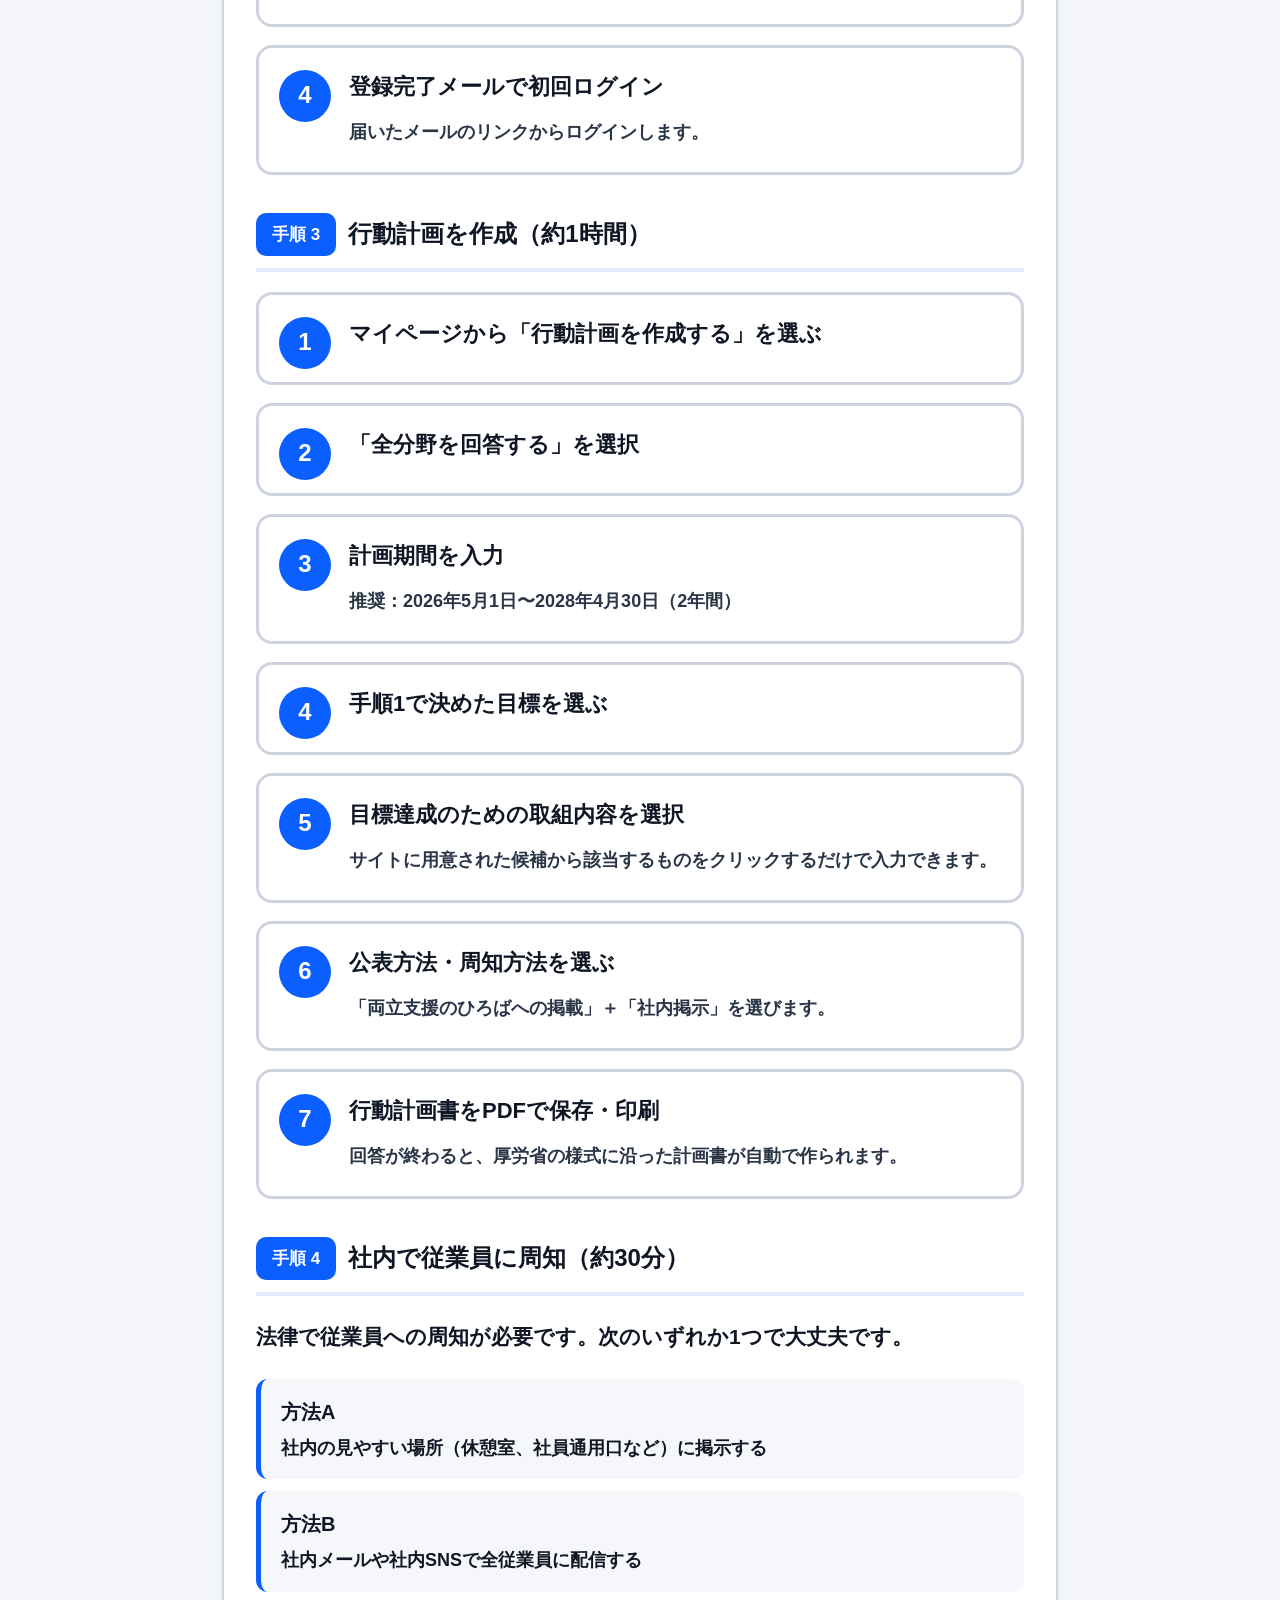
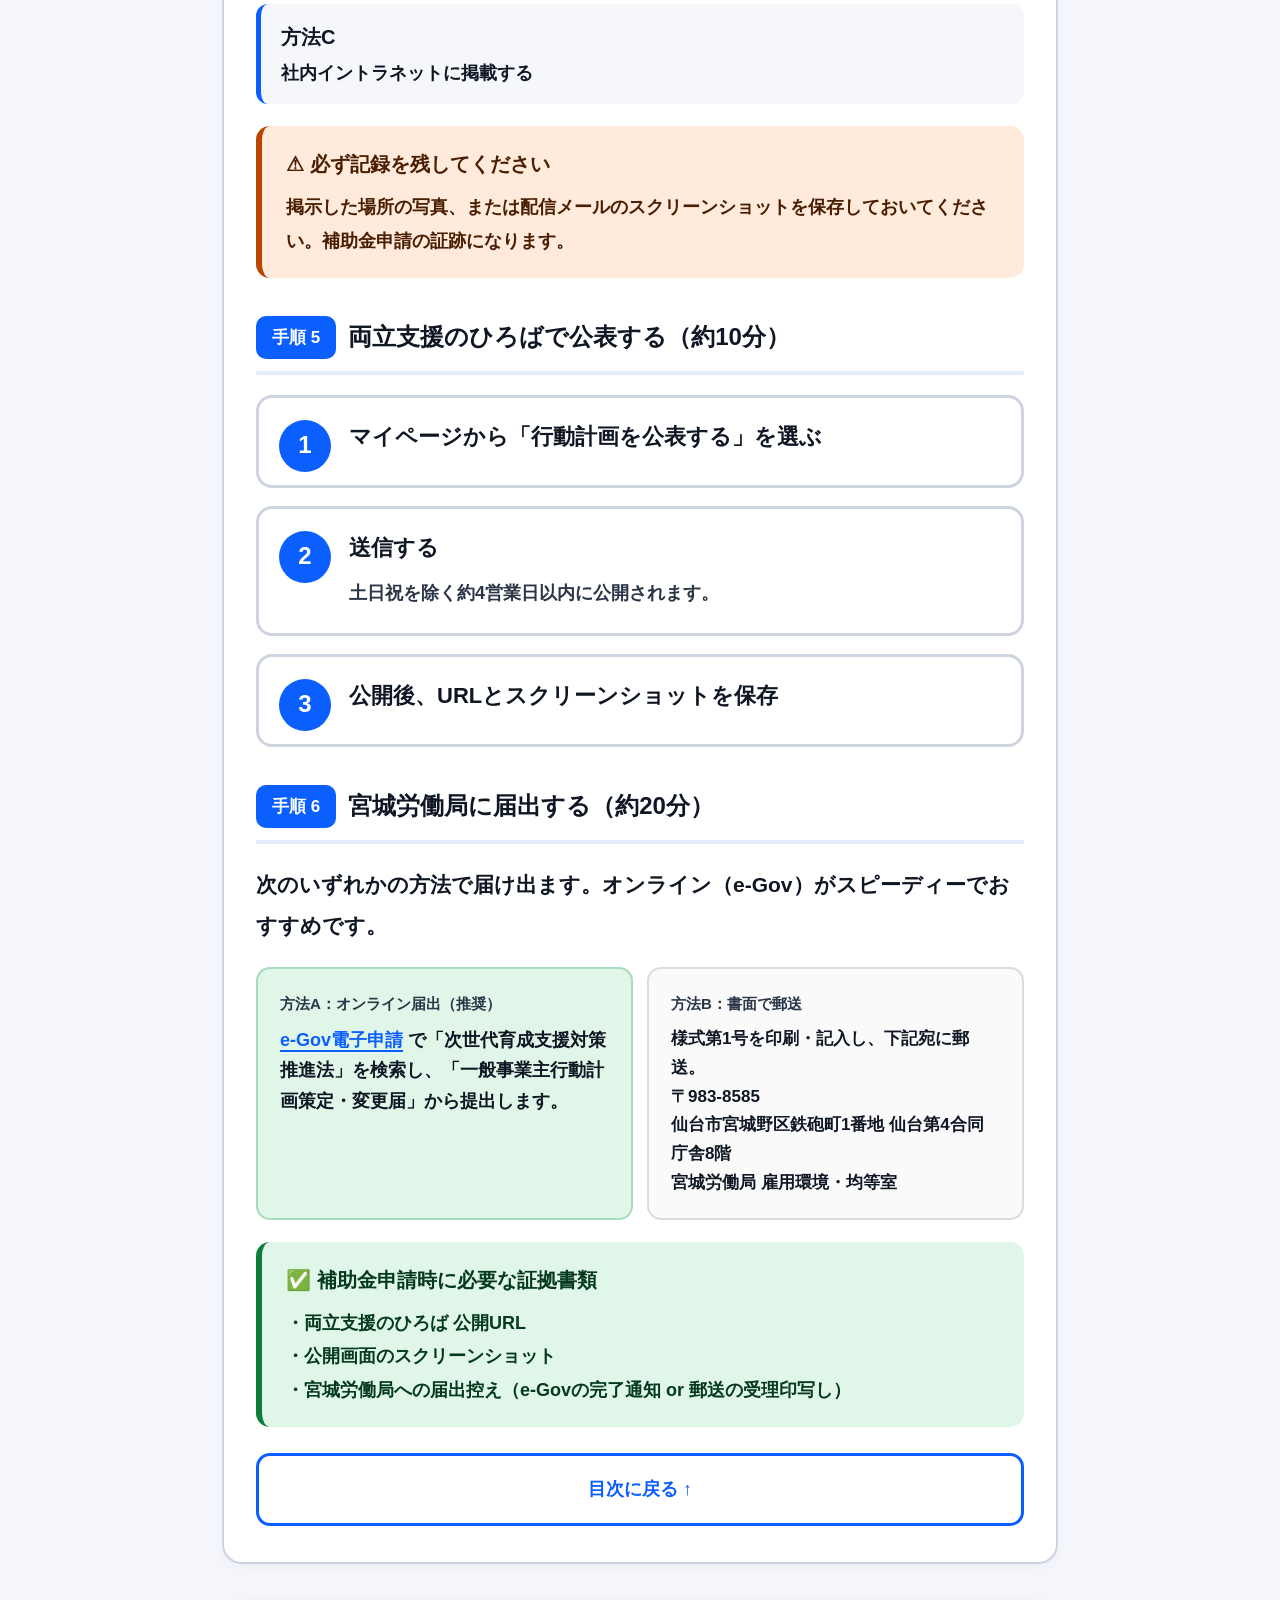
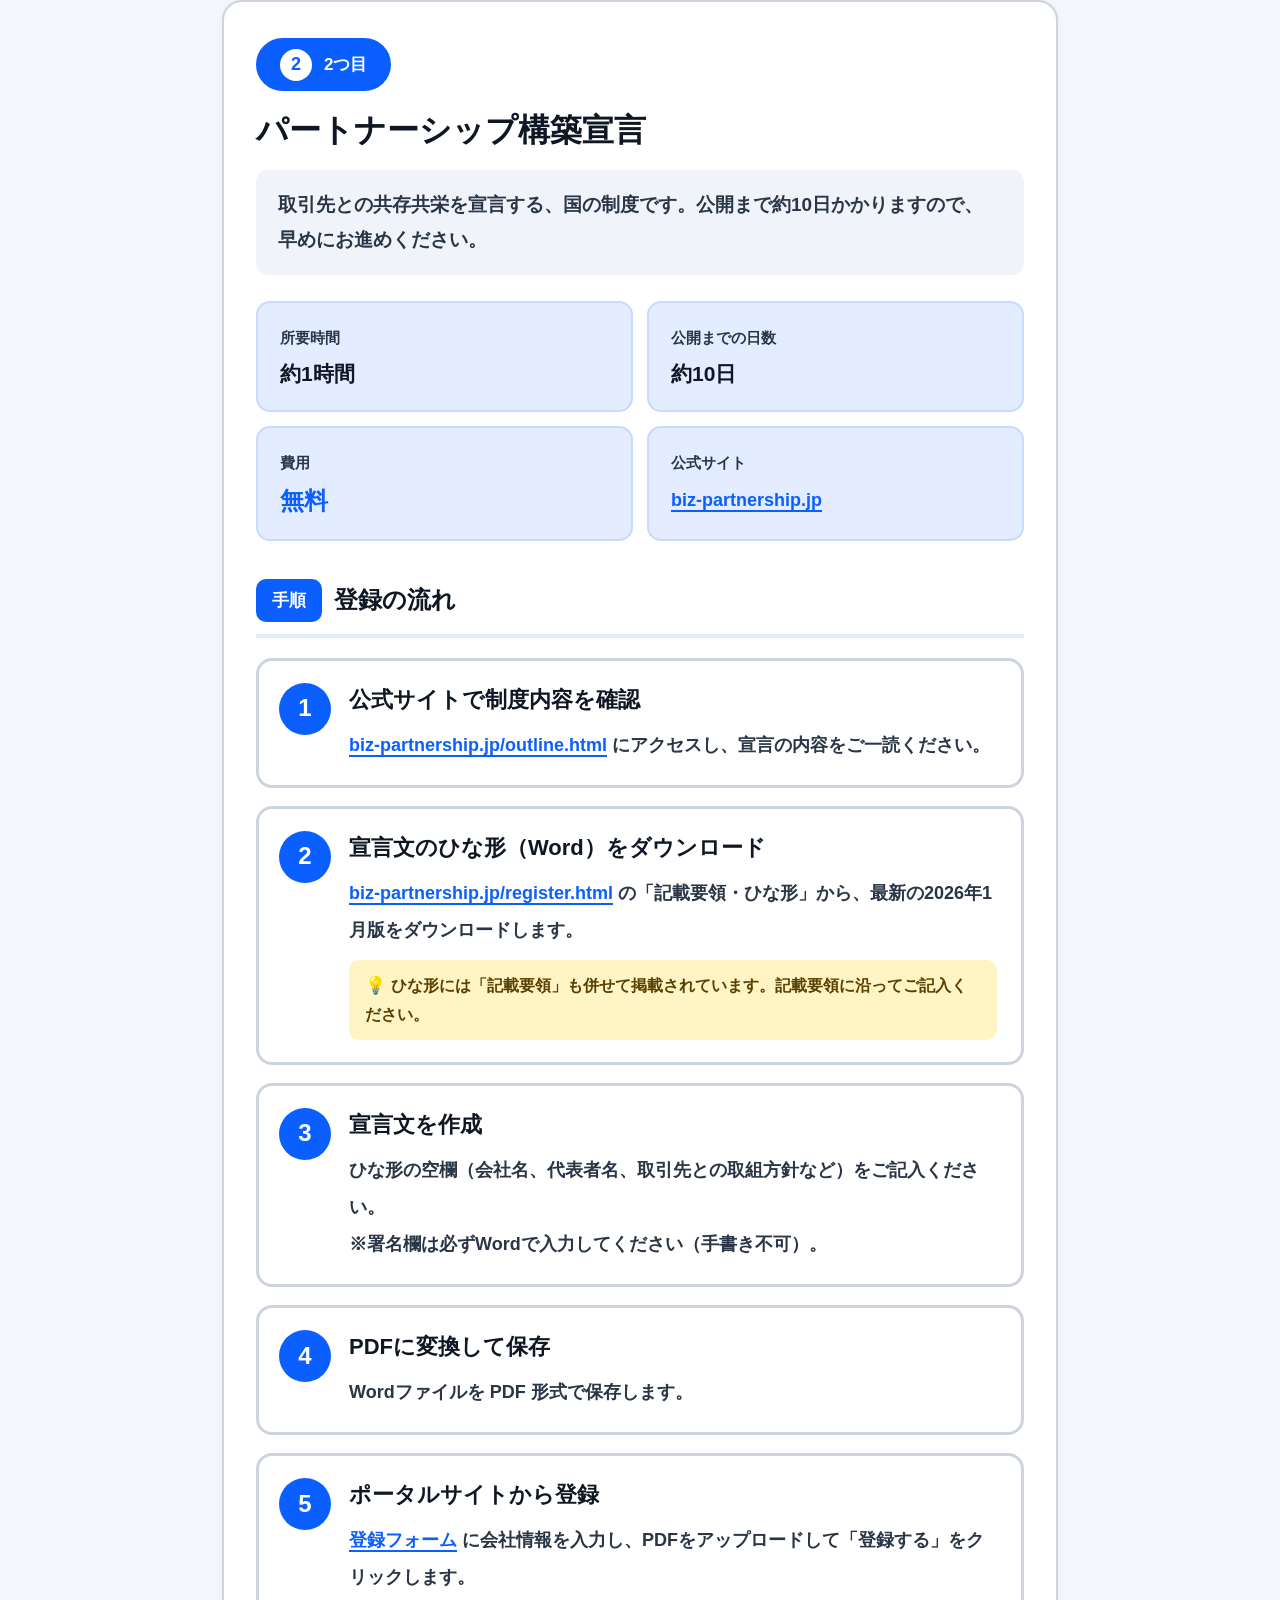
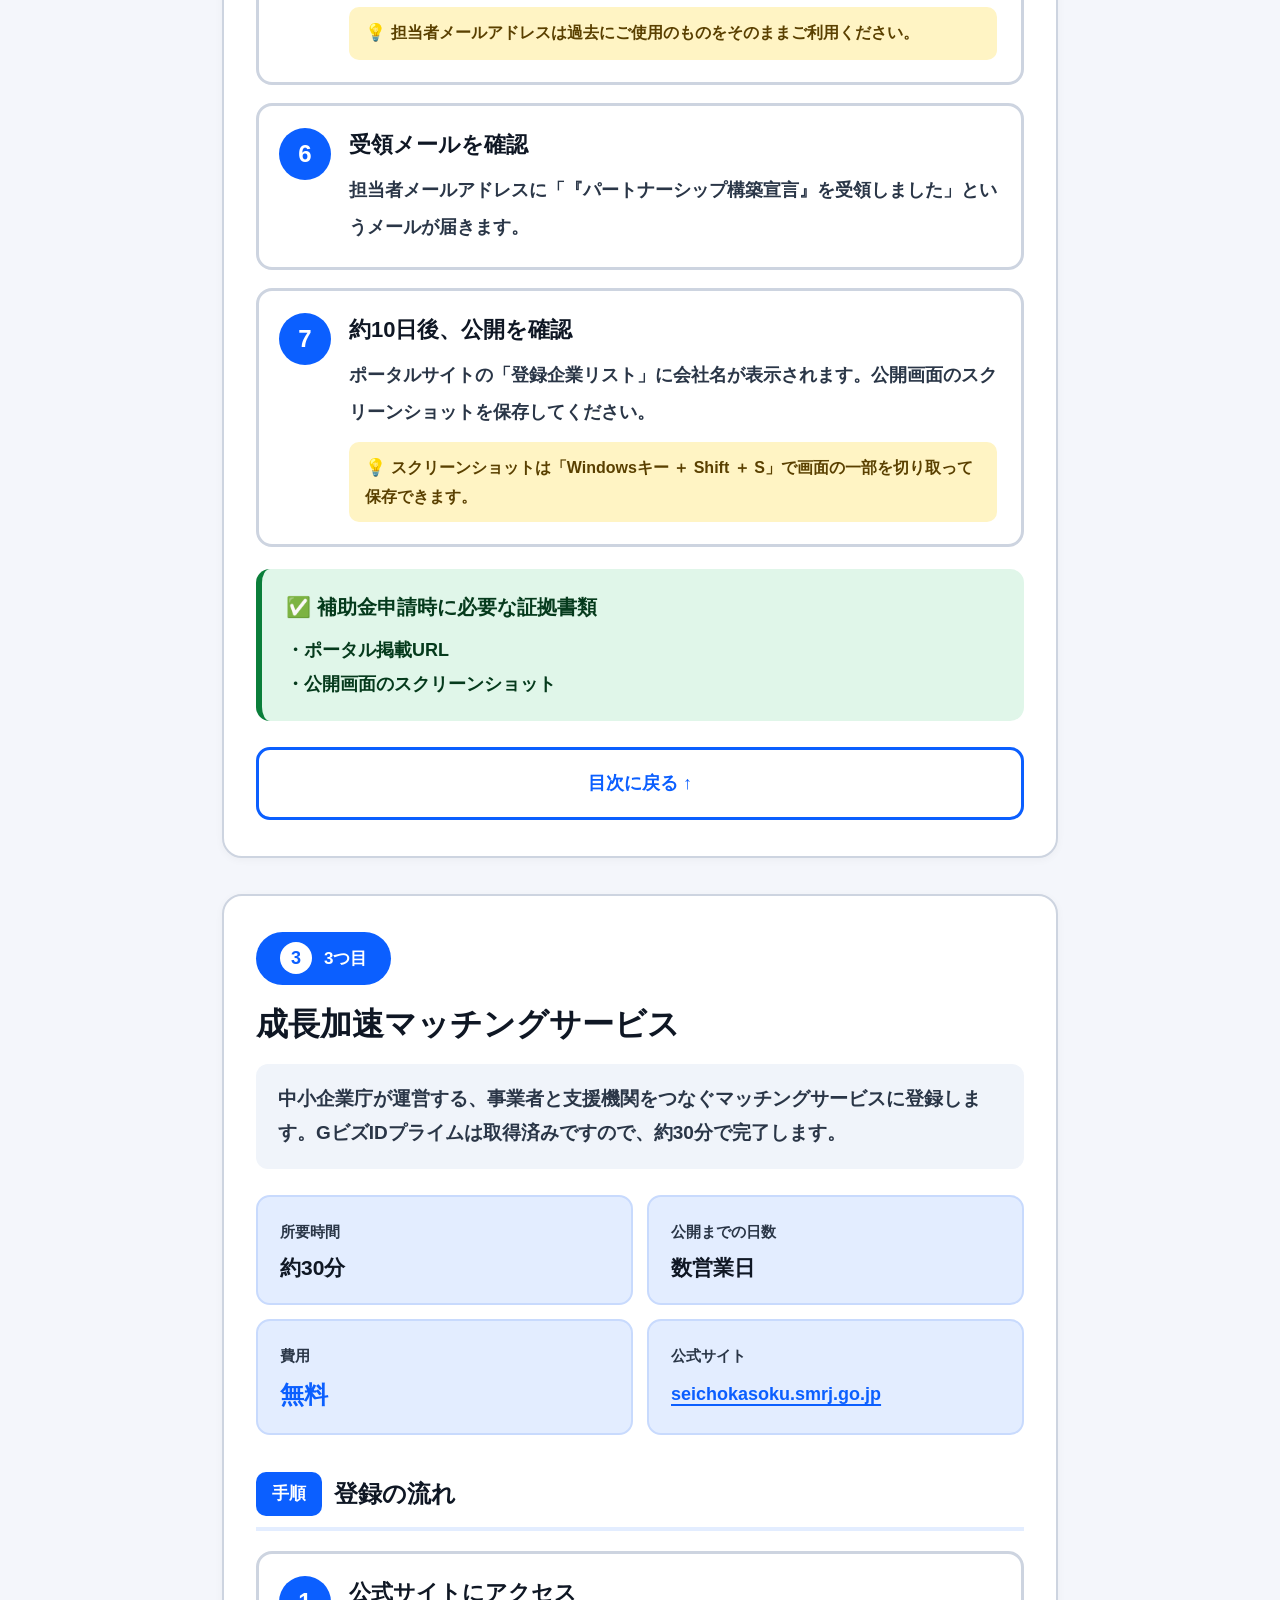
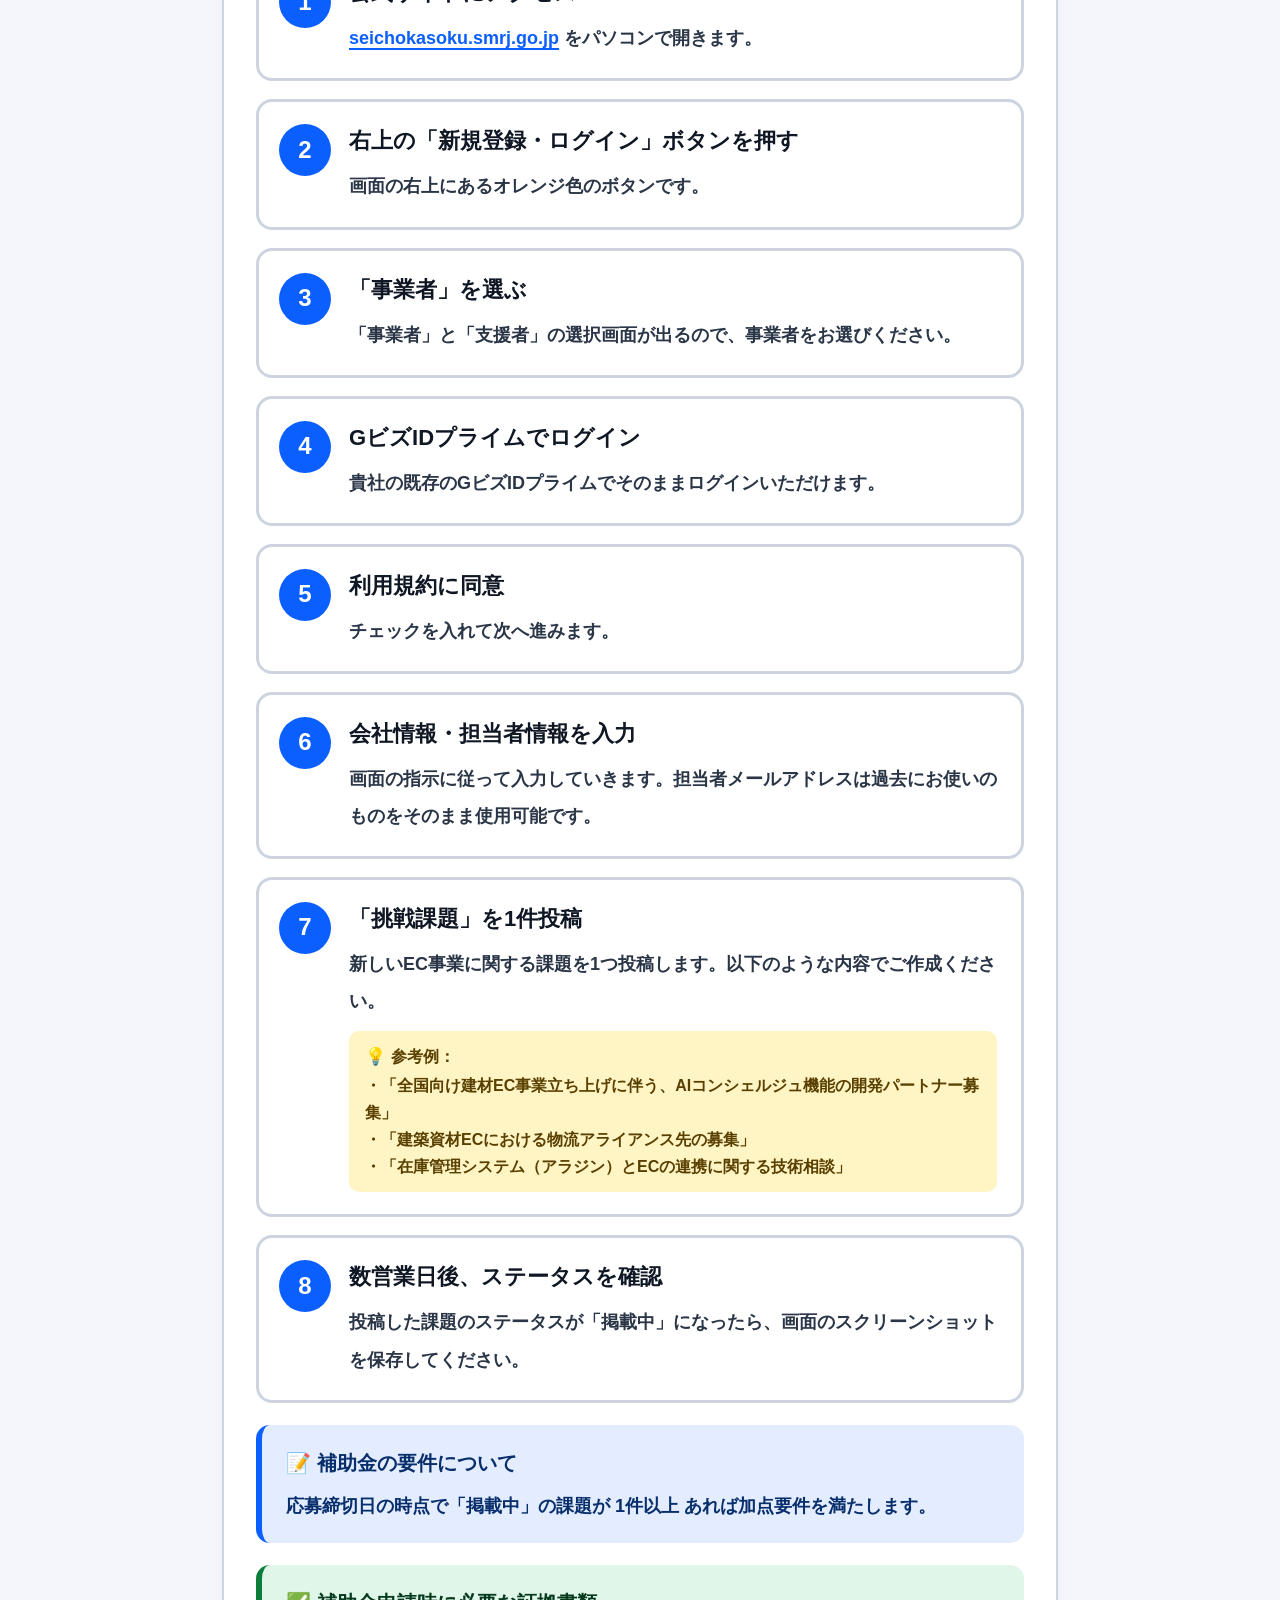
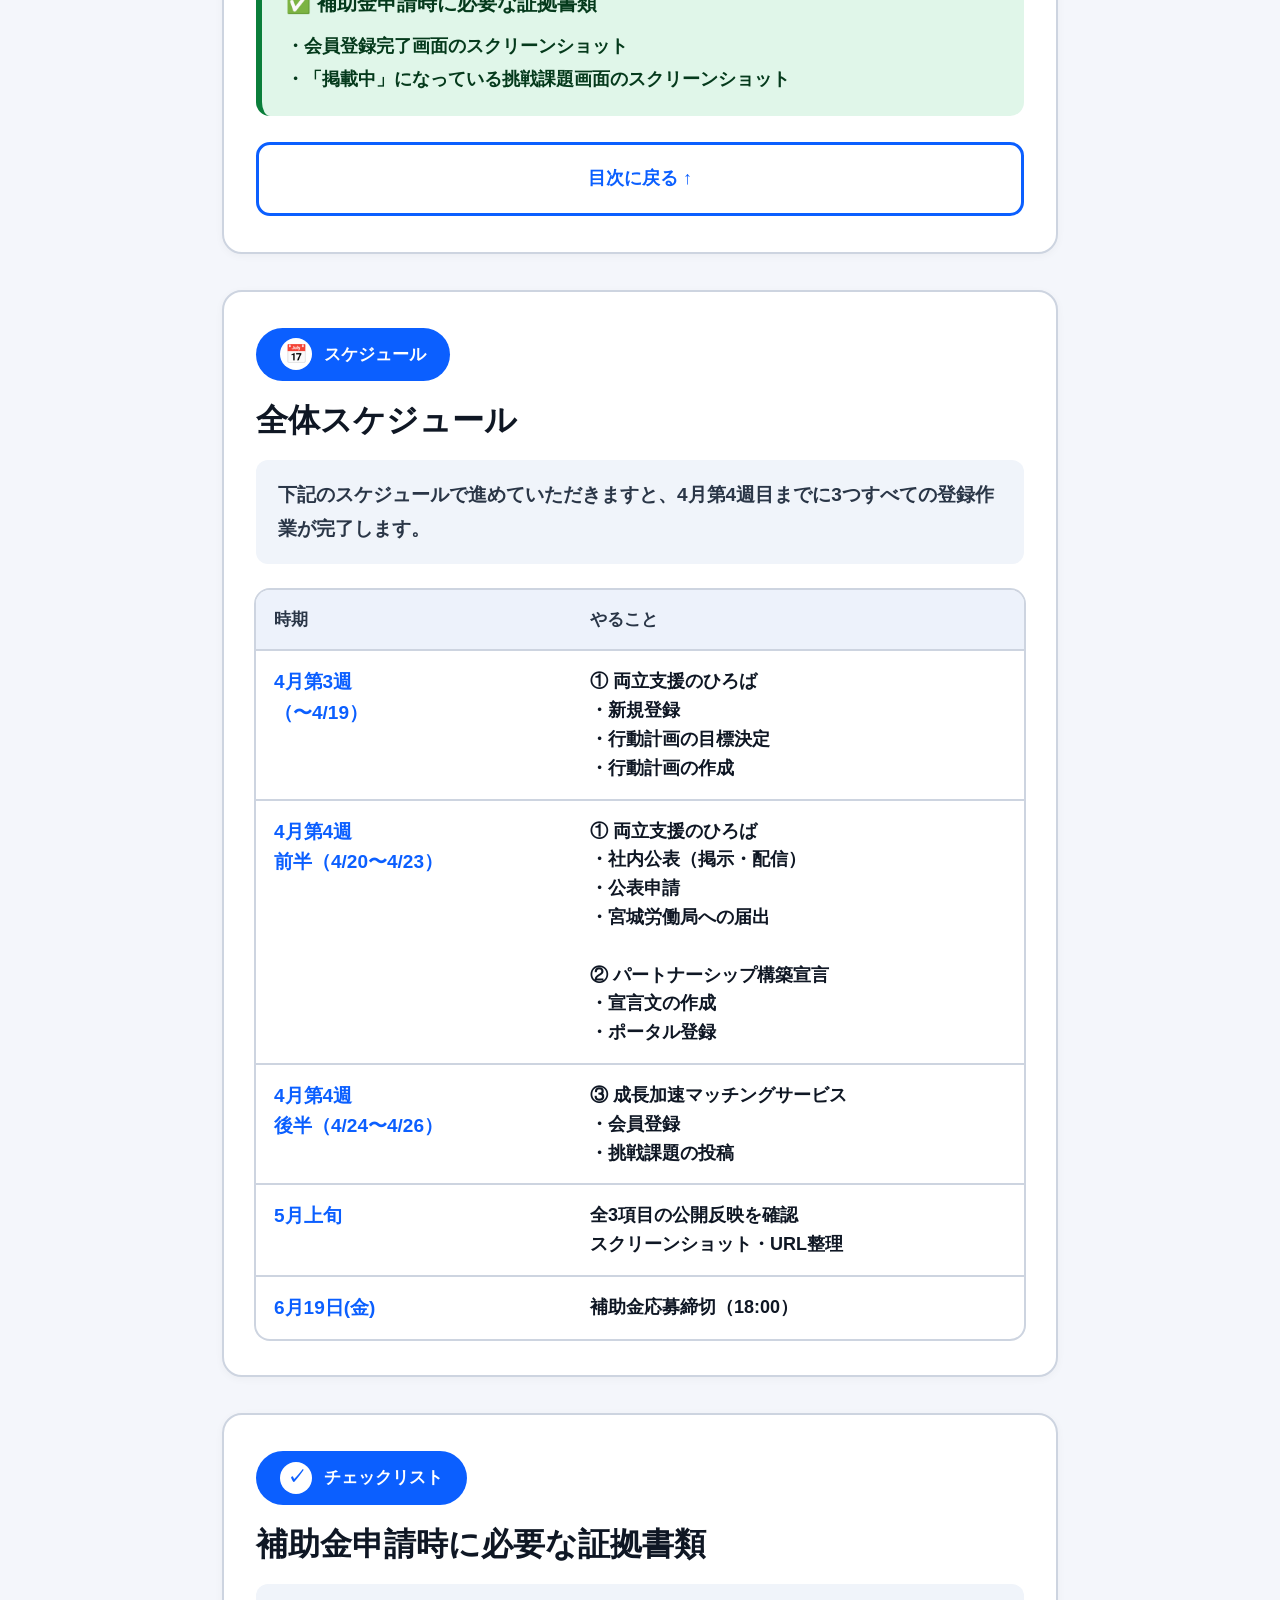
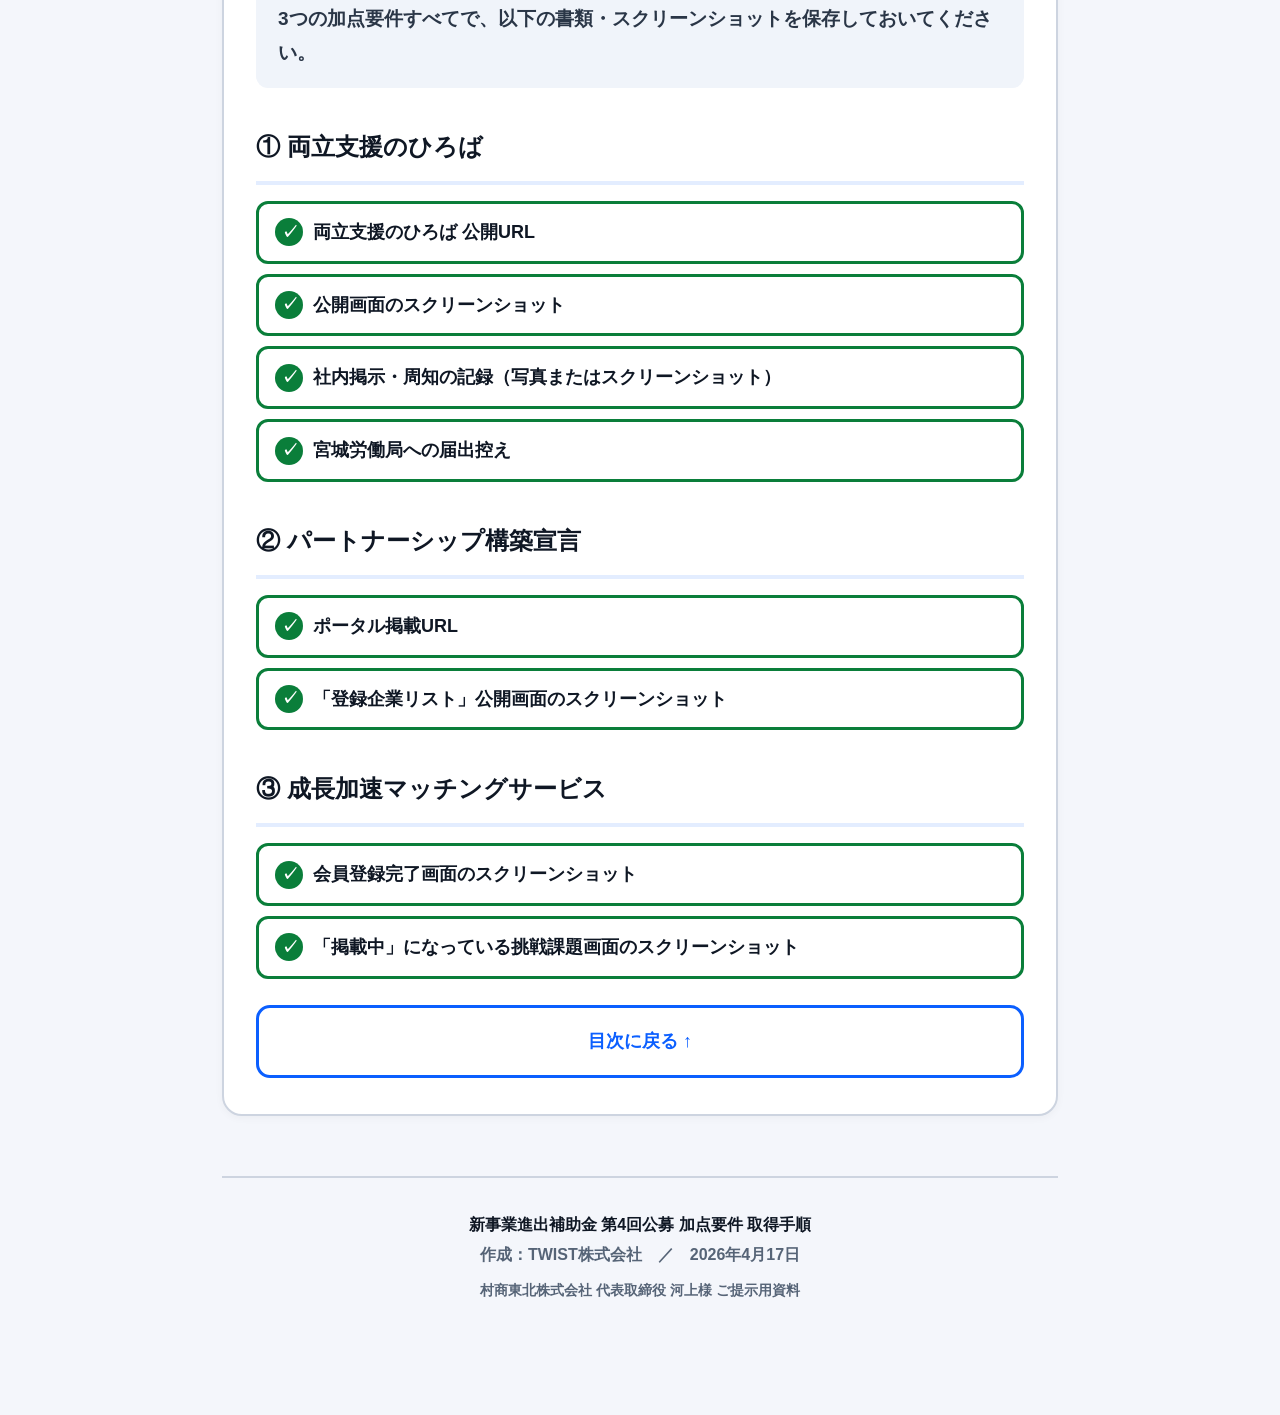
==== commit faa0cb6b: "順序変更(両立支援→パートナー→マッチング)・河上社長表記・文字視認性UP・GビズID取得済み前提" ====
--- a/index.html
+++ b/index.html
@@ -12,113 +12,84 @@
   <div class="inner">
     <span class="eyebrow">新事業進出補助金 第4回公募</span>
     <h1>補助金 加点要件<br>取得手順のご案内</h1>
-    <p class="to">村商東北株式会社 代表取締役 川上様</p>
+    <p class="to">村商東北株式会社 代表取締役 河上様</p>
   </div>
 </header>
 
 <main class="wrap">
 
-  <!-- 基本情報 -->
+  <!-- メタ -->
   <div class="meta-box">
     <div class="row">
       <dt>応募締切</dt>
       <dd><span class="big">2026年6月19日（金）18時</span></dd>
     </div>
     <div class="row">
-      <dt>想定補助額</dt>
-      <dd>1,250万円（総事業費2,500万円の半分）</dd>
+      <dt>本書の目的</dt>
+      <dd>採択率を高めるための加点要件3つの取得手順をまとめたものです</dd>
     </div>
     <div class="row">
-      <dt>本書の目的</dt>
-      <dd>採択率を高めるための加点要件3つの取得手順を、1ページにまとめたものです。</dd>
-    </div>
-    <div class="row">
-      <dt>合計作業時間</dt>
-      <dd>約3時間（全て無料・オンライン完結）</dd>
-    </div>
-    <div class="row">
-      <dt>お願い</dt>
-      <dd><span class="big">4月中にお手続きお願いします</span></dd>
+      <dt>完了目標</dt>
+      <dd><span class="big">2026年4月第4週目（4月末）まで</span></dd>
     </div>
   </div>
 
   <!-- ごあいさつ -->
   <section class="guide" id="intro">
     <h2>はじめに</h2>
-    <p style="font-size:18px;line-height:2">
-      このたびは、新事業進出補助金 第4回公募に再チャレンジいただきありがとうございます。<br>
+    <p style="font-size:20px;line-height:2;font-weight:700">
+      このたびは新事業進出補助金 第4回公募に再チャレンジいただき、ありがとうございます。<br>
       <br>
-      補助金の審査では、<b>「加点要件」</b>という項目を取得しているかどうかで採択率が大きく変わります。<br>
+      補助金の審査では、<b>「加点要件」</b> をいくつ取得しているかで採択率が大きく変わります。<br>
       <br>
-      本書では、川上社長に取得いただきたい <b>3つの加点要件</b> について、それぞれの手順を丁寧にご案内します。<br>
+      本書では、河上社長に取得いただきたい <b>3つの加点要件</b> について、それぞれの手順を丁寧にご案内いたします。<br>
       <br>
-      いずれも<b>完全無料</b>で、すべて<b>パソコンからの登録作業のみ</b>で完了します。認定機関の審査待ちなどは発生しませんので、ご安心ください。<br>
+      いずれも<b>完全無料・オンライン完結</b>で取得でき、認定機関の審査待ちなども発生しません。
+    </p>
+
+    <div class="box ok">
+      <span class="ttl">✅ 本書で取得いただく3つの加点要件</span>
+      <b>①</b> 両立支援のひろば（一般事業主行動計画の公表）<br>
+      <b>②</b> パートナーシップ構築宣言<br>
+      <b>③</b> 成長加速マッチングサービス 登録
+    </div>
+
+    <div class="box note">
+      <span class="ttl">📝 河上社長にご用意いただいているもの</span>
+      <b>・GビズIDプライム</b>（取得済み）<br>
+      <b>・担当者メールアドレス</b>（過去にお使いのものをそのままご利用いただけます）<br>
       <br>
-      <b>本手続きは貴社にて実施いただきます。</b>公開までの日数を考慮すると余裕を持った着手が必要ですので、<b>4月中にすべてのお手続きを完了</b>いただけますようお願い申し上げます。
-    </p>
-
-    <div class="box ok">
-      <span class="ttl">本書で取得する3つの加点要件</span>
-      ① パートナーシップ構築宣言<br>
-      ② 成長加速マッチングサービス 登録<br>
-      ③ 両立支援のひろば（一般事業主行動計画）
+      すぐに作業を開始いただけます。
     </div>
   </section>
 
   <!-- 目次 -->
   <div class="toc">
     <h2>目次（クリックで移動できます）</h2>
-    <p class="hint">進めていただきたい順番に並んでいます。上から順番に取り組んでください。</p>
+    <p class="hint">取り組む順番に並んでいます。上から順にお進めください。</p>
     <ol>
-      <li><a href="#prep">事前にご準備いただくもの<span class="small">メールアドレス・法人番号など</span></a></li>
-      <li><a href="#step1">パートナーシップ構築宣言<span class="small">所要 約1時間 ＋ 公開まで10日</span></a></li>
-      <li><a href="#step2">成長加速マッチングサービス<span class="small">所要 約30分</span></a></li>
-      <li><a href="#step3">両立支援のひろば<span class="small">所要 約1.5時間 ＋ 公開まで4営業日</span></a></li>
-      <li><a href="#schedule">全体スケジュール<span class="small">いつ何をやるかの目安</span></a></li>
-      <li><a href="#contact">実施にあたってのお願い<span class="small">期限と実施主体について</span></a></li>
+      <li><a href="#step1">両立支援のひろば<span class="small">最優先／所要 約1.5時間 ＋ 公開まで4営業日</span></a></li>
+      <li><a href="#step2">パートナーシップ構築宣言<span class="small">所要 約1時間 ＋ 公開まで約10日</span></a></li>
+      <li><a href="#step3">成長加速マッチングサービス<span class="small">所要 約30分</span></a></li>
+      <li><a href="#schedule">全体スケジュール<span class="small">4月第4週までの進め方</span></a></li>
+      <li><a href="#checklist">提出書類チェックリスト<span class="small">申請時に必要な証跡</span></a></li>
     </ol>
   </div>
 
-  <!-- 事前準備 -->
-  <section class="guide" id="prep">
-    <span class="badge"><span class="num">0</span>準備</span>
-    <h2>事前にご準備いただくもの</h2>
-    <p class="tagline">3つの加点要件すべてで必要になる共通の準備物です。最初にここを確認いただけると、後の作業がスムーズです。</p>
+  <!-- Step 1 両立支援のひろば -->
+  <section class="guide" id="step1">
+    <span class="badge"><span class="num">1</span>最優先</span>
+    <h2>両立支援のひろば</h2>
+    <p class="tagline">仕事と家庭の両立を支援する計画を作り、厚生労働省のサイトで公表します。公開まで時間がかかるため、真っ先に着手します。</p>
 
     <div class="info">
-      <div class="item" style="grid-column:1/-1;background:var(--orange-soft)">
-        <div class="label">【重要】実施主体について</div>
-        <div class="val" style="font-size:17px;font-weight:700;line-height:1.8">本手続きはすべて貴社にて実施いただきます。弊社での代行・代理入力・操作サポートは承っておりませんので、<b>4月中にお手続きを完了</b>いただけますようお願い申し上げます。</div>
-      </div>
-      <div class="item">
-        <div class="label">① 担当者メールアドレス</div>
-        <div class="val">1つ（総務担当など）</div>
-      </div>
-      <div class="item">
-        <div class="label">② 法人番号</div>
-        <div class="val">13桁の番号</div>
-      </div>
-      <div class="item">
-        <div class="label">③ 代表者ご決裁</div>
-        <div class="val">1〜2回（書類の内容確認）</div>
-      </div>
-    </div>
-  </section>
-
-  <!-- Step 1 パートナーシップ構築宣言 -->
-  <section class="guide" id="step1">
-    <span class="badge"><span class="num">1</span>1つ目の加点要件</span>
-    <h2>パートナーシップ構築宣言</h2>
-    <p class="tagline">取引先との共存共栄を宣言する、国の制度です。3つのうち最も簡単なので、まずここから取り組みます。</p>
-
-    <div class="info">
       <div class="item">
         <div class="label">所要時間</div>
-        <div class="val">登録 約1時間</div>
+        <div class="val">約1.5時間</div>
       </div>
       <div class="item">
         <div class="label">公開までの日数</div>
-        <div class="val">約10日</div>
+        <div class="val">4営業日</div>
       </div>
       <div class="item">
         <div class="label">費用</div>
@@ -126,168 +97,17 @@
       </div>
       <div class="item">
         <div class="label">公式サイト</div>
-        <div class="val"><a href="https://www.biz-partnership.jp/" target="_blank" rel="noopener">biz-partnership.jp</a></div>
-      </div>
-    </div>
-
-    <h3><span class="step">手順</span>登録の流れ</h3>
-    <ol class="steps">
-      <li>
-        <span class="title">公式サイトで制度の内容を確認</span>
-        <span class="desc"><a href="https://www.biz-partnership.jp/outline.html" target="_blank" rel="noopener">biz-partnership.jp/outline.html</a> にアクセスし、宣言の内容をご一読ください。</span>
-      </li>
-      <li>
-        <span class="title">宣言文のひな形（Word）をダウンロード</span>
-        <span class="desc"><a href="https://www.biz-partnership.jp/register.html" target="_blank" rel="noopener">biz-partnership.jp/register.html</a> の「記載要領・ひな形」から、最新の2026年1月版をダウンロードします。</span>
-        <span class="hint">ひな形には「記載要領」も併せて掲載されています。必ず記載要領に沿ってご記入ください。</span>
-      </li>
-      <li>
-        <span class="title">宣言文の内容をご確認・ご決裁</span>
-        <span class="desc">代表者名義で公開される宣言文ですので、川上社長に内容をご確認いただきます。</span>
-      </li>
-      <li>
-        <span class="title">PDFに変換して保存</span>
-        <span class="desc">Wordファイルを PDF 形式で保存します。</span>
-      </li>
-      <li>
-        <span class="title">ポータルサイトから登録</span>
-        <span class="desc"><a href="https://www.biz-partnership.jp/form.html" target="_blank" rel="noopener">登録フォーム</a>に会社情報を入力し、PDFをアップロードして「登録する」をクリックします。</span>
-      </li>
-      <li>
-        <span class="title">受領メールを確認</span>
-        <span class="desc">担当者のメールアドレスに「『パートナーシップ構築宣言』を受領しました」というメールが届きます。</span>
-      </li>
-      <li>
-        <span class="title">約10日後、公開を確認</span>
-        <span class="desc">ポータルサイトの「登録企業リスト」に会社名が表示されます。公開画面のスクリーンショットを保存してください。</span>
-        <span class="hint">スクリーンショットは Windows キー ＋ Shift ＋ S で画面の一部を切り取って保存できます。</span>
-      </li>
-    </ol>
-
-    <div class="box warn">
-      <span class="ttl">⚠ 繁忙期は公開まで少し日数がかかります</span>
-      補助金申請が集中する時期は、公開まで10日＋数日かかることがあります。<b>4月中に登録を完了</b>してください。
-    </div>
-
-    <div class="box ok">
-      <span class="ttl">✅ 補助金申請時に必要な証拠書類</span>
-      ・ポータル掲載のURL<br>
-      ・公開画面のスクリーンショット
-    </div>
-
-    <a href="#top" class="back-top">目次に戻る ↑</a>
-  </section>
-
-  <!-- Step 2 成長加速マッチングサービス -->
-  <section class="guide" id="step2">
-    <span class="badge"><span class="num">2</span>2つ目の加点要件</span>
-    <h2>成長加速マッチングサービス</h2>
-    <p class="tagline">中小企業庁が運営している、事業者と支援機関をつなぐマッチングサービスに登録します。</p>
-
-    <div class="info">
-      <div class="item">
-        <div class="label">所要時間</div>
-        <div class="val">約30分</div>
-      </div>
-      <div class="item">
-        <div class="label">GビズID</div>
-        <div class="val">必須です</div>
-      </div>
-      <div class="item">
-        <div class="label">費用</div>
-        <div class="val big">無料</div>
-      </div>
-      <div class="item">
-        <div class="label">公式サイト</div>
-        <div class="val"><a href="https://seichokasoku.smrj.go.jp/" target="_blank" rel="noopener">seichokasoku.smrj.go.jp</a></div>
-      </div>
-    </div>
-
-    <h3><span class="step">手順</span>登録の流れ</h3>
-    <ol class="steps">
-      <li>
-        <span class="title">公式サイトにアクセス</span>
-        <span class="desc"><a href="https://seichokasoku.smrj.go.jp/" target="_blank" rel="noopener">seichokasoku.smrj.go.jp</a> をパソコンで開きます。</span>
-      </li>
-      <li>
-        <span class="title">右上の「新規登録・ログイン」ボタンを押す</span>
-        <span class="desc">画面の右上にあるオレンジ色のボタンです。</span>
-      </li>
-      <li>
-        <span class="title">「事業者」を選ぶ</span>
-        <span class="desc">「事業者」と「支援者」の選択画面が出るので、<b>事業者</b>を選んでください。</span>
-      </li>
-      <li>
-        <span class="title">GビズIDプライムでログイン</span>
-        <span class="desc">貴社のGビズIDでログインします。</span>
-      </li>
-      <li>
-        <span class="title">利用規約に同意</span>
-        <span class="desc">チェックを入れて次へ進みます。</span>
-      </li>
-      <li>
-        <span class="title">会社情報・担当者情報を入力</span>
-        <span class="desc">画面の指示に従って入力していきます。</span>
-      </li>
-      <li>
-        <span class="title">「挑戦課題」を1件投稿</span>
-        <span class="desc">新しいEC事業に関する課題を1つ投稿します。以下のような内容で貴社にて文章をご作成ください。</span>
-        <span class="hint">参考例：「全国向け建材EC事業立ち上げに伴う、AIコンシェルジュ機能の開発パートナー募集」／「建築資材ECにおける物流アライアンス先の募集」など。</span>
-      </li>
-      <li>
-        <span class="title">数営業日後、ステータスを確認</span>
-        <span class="desc">投稿した課題のステータスが「掲載中」になったら、画面のスクリーンショットを保存してください。</span>
-      </li>
-    </ol>
+        <div class="val"><a href="https://ryouritsu.mhlw.go.jp/" target="_blank" rel="noopener">ryouritsu.mhlw.go.jp</a></div>
+      </div>
+    </div>
 
     <div class="box note">
-      <span class="ttl">📝 補助金の要件について</span>
-      応募締切日の時点で「掲載中」の課題が<b>1件以上</b>あれば加点要件を満たします。<b>4月中</b>に登録を済ませてください。
-    </div>
-
-    <div class="box ok">
-      <span class="ttl">✅ 補助金申請時に必要な証拠書類</span>
-      ・会員登録完了画面のスクリーンショット<br>
-      ・「掲載中」になっている挑戦課題画面のスクリーンショット
-    </div>
-
-    <a href="#top" class="back-top">目次に戻る ↑</a>
-  </section>
-
-  <!-- Step 3 両立支援のひろば -->
-  <section class="guide" id="step3">
-    <span class="badge"><span class="num">3</span>3つ目の加点要件</span>
-    <h2>両立支援のひろば</h2>
-    <p class="tagline">仕事と家庭の両立を支援する計画を作り、厚生労働省のサイトで公表します。少し手順が多いですが、1つずつ進めれば約1.5時間で完了します。</p>
-
-    <div class="info">
-      <div class="item">
-        <div class="label">所要時間</div>
-        <div class="val">約1.5時間</div>
-      </div>
-      <div class="item">
-        <div class="label">公開までの日数</div>
-        <div class="val">4営業日</div>
-      </div>
-      <div class="item">
-        <div class="label">費用</div>
-        <div class="val big">無料</div>
-      </div>
-      <div class="item">
-        <div class="label">公式サイト</div>
-        <div class="val"><a href="https://ryouritsu.mhlw.go.jp/" target="_blank" rel="noopener">ryouritsu.mhlw.go.jp</a></div>
-      </div>
-    </div>
-
-    <div class="box note">
-      <span class="ttl">📝 村商東北様（従業員20名）について</span>
-      法律上、従業員100人以下の企業は労働局への届出は「努力義務」ですが、<b>補助金の加点要件では届出まで必要</b>とされていますので、本書の手順では届出までご案内します。
+      <span class="ttl">📝 貴社（従業員20名）の場合について</span>
+      従業員100人以下の企業は、法律上は労働局への届出は「努力義務」です。ただし<b>補助金の加点要件では届出まで必要</b>とされていますので、本書の手順では届出までご案内しています。
     </div>
 
     <h3><span class="step">手順 1</span>目標を1〜2個決める</h3>
-    <p>法律で「仕事と子育ての両立を支援する目標」を1つ以上決める必要があります。村商東北様で無理なく取り組めそうな候補をご用意しました。</p>
-    <p><b>この中から1〜2個</b>お選びください。未達成でも罰則はございません。</p>
-
+    <p>法律で「仕事と子育ての両立を支援する目標」を1つ以上決める必要があります。貴社で無理なく取り組めそうな候補をご用意しました。<b>この中から1〜2個</b>お選びください。未達成でも罰則はございません。</p>
     <ul class="targets">
       <li><strong>候補A</strong>男性従業員の育児休業取得率を、計画期間中に1名以上達成する</li>
       <li><strong>候補B</strong>年次有給休暇の年間平均取得日数を、従業員1人あたり○日以上にする</li>
@@ -303,12 +123,12 @@
         <span class="desc"><a href="https://ryouritsu.mhlw.go.jp/" target="_blank" rel="noopener">ryouritsu.mhlw.go.jp</a> を開きます。</span>
       </li>
       <li>
-        <span class="title">「企業の方」メニュー → 一般事業主行動計画公表サイト へ</span>
-        <span class="desc">トップページから進みます。</span>
+        <span class="title">「企業の方」 → 一般事業主行動計画公表サイト へ</span>
+        <span class="desc">トップページからお進みください。</span>
       </li>
       <li>
         <span class="title">「新規登録」ボタンをクリック</span>
-        <span class="desc">メールアドレス、会社名、所在地、業種、従業員数、担当者情報を入力します。</span>
+        <span class="desc">過去にお使いの担当者メールアドレスをそのままご登録ください。会社名、所在地、業種、従業員数、担当者情報を入力します。</span>
       </li>
       <li>
         <span class="title">登録完了メールで初回ログイン</span>
@@ -316,7 +136,7 @@
       </li>
     </ol>
 
-    <h3><span class="step">手順 3</span>行動計画を作成する（約1時間）</h3>
+    <h3><span class="step">手順 3</span>行動計画を作成（約1時間）</h3>
     <ol class="steps">
       <li>
         <span class="title">マイページから「行動計画を作成する」を選ぶ</span>
@@ -354,7 +174,7 @@
     </ul>
     <div class="box warn">
       <span class="ttl">⚠ 必ず記録を残してください</span>
-      掲示した場所の写真、または配信メールのスクリーンショットを保存してください。補助金申請の証拠になります。
+      掲示した場所の写真、または配信メールのスクリーンショットを保存しておいてください。補助金申請の証跡になります。
     </div>
 
     <h3><span class="step">手順 5</span>両立支援のひろばで公表する（約10分）</h3>
@@ -372,20 +192,21 @@
     </ol>
 
     <h3><span class="step">手順 6</span>宮城労働局に届出する（約20分）</h3>
-    <p>次のいずれかの方法で届け出ます。弊社としてはオンライン（e-Gov）をおすすめします。</p>
+    <p>次のいずれかの方法で届け出ます。オンライン（e-Gov）がスピーディーでおすすめです。</p>
 
     <div class="info">
-      <div class="item" style="background:var(--green-soft)">
+      <div class="item" style="background:var(--green-soft);border-color:#a8dcbd">
         <div class="label">方法A：オンライン届出（推奨）</div>
-        <div class="val" style="font-size:17px;font-weight:600">
+        <div class="val" style="font-size:18px;font-weight:700;line-height:1.7">
           <a href="https://shinsei.e-gov.go.jp/" target="_blank" rel="noopener">e-Gov電子申請</a> で「次世代育成支援対策推進法」を検索し、「一般事業主行動計画策定・変更届」から提出します。
         </div>
       </div>
-      <div class="item" style="background:#fafafa">
+      <div class="item" style="background:#fafafa;border-color:#dcdcdc">
         <div class="label">方法B：書面で郵送</div>
-        <div class="val" style="font-size:16px;font-weight:500;line-height:1.8">
+        <div class="val" style="font-size:17px;font-weight:700;line-height:1.7">
           様式第1号を印刷・記入し、下記宛に郵送。<br>
-          〒983-8585 仙台市宮城野区鉄砲町1番地 仙台第4合同庁舎8階<br>
+          〒983-8585<br>
+          仙台市宮城野区鉄砲町1番地 仙台第4合同庁舎8階<br>
           宮城労働局 雇用環境・均等室
         </div>
       </div>
@@ -401,61 +222,210 @@
     <a href="#top" class="back-top">目次に戻る ↑</a>
   </section>
 
+  <!-- Step 2 パートナーシップ構築宣言 -->
+  <section class="guide" id="step2">
+    <span class="badge"><span class="num">2</span>2つ目</span>
+    <h2>パートナーシップ構築宣言</h2>
+    <p class="tagline">取引先との共存共栄を宣言する、国の制度です。公開まで約10日かかりますので、早めにお進めください。</p>
+
+    <div class="info">
+      <div class="item">
+        <div class="label">所要時間</div>
+        <div class="val">約1時間</div>
+      </div>
+      <div class="item">
+        <div class="label">公開までの日数</div>
+        <div class="val">約10日</div>
+      </div>
+      <div class="item">
+        <div class="label">費用</div>
+        <div class="val big">無料</div>
+      </div>
+      <div class="item">
+        <div class="label">公式サイト</div>
+        <div class="val"><a href="https://www.biz-partnership.jp/" target="_blank" rel="noopener">biz-partnership.jp</a></div>
+      </div>
+    </div>
+
+    <h3><span class="step">手順</span>登録の流れ</h3>
+    <ol class="steps">
+      <li>
+        <span class="title">公式サイトで制度内容を確認</span>
+        <span class="desc"><a href="https://www.biz-partnership.jp/outline.html" target="_blank" rel="noopener">biz-partnership.jp/outline.html</a> にアクセスし、宣言の内容をご一読ください。</span>
+      </li>
+      <li>
+        <span class="title">宣言文のひな形（Word）をダウンロード</span>
+        <span class="desc"><a href="https://www.biz-partnership.jp/register.html" target="_blank" rel="noopener">biz-partnership.jp/register.html</a> の「記載要領・ひな形」から、最新の2026年1月版をダウンロードします。</span>
+        <span class="hint">ひな形には「記載要領」も併せて掲載されています。記載要領に沿ってご記入ください。</span>
+      </li>
+      <li>
+        <span class="title">宣言文を作成</span>
+        <span class="desc">ひな形の空欄（会社名、代表者名、取引先との取組方針など）をご記入ください。<br>※署名欄は必ずWordで入力してください（手書き不可）。</span>
+      </li>
+      <li>
+        <span class="title">PDFに変換して保存</span>
+        <span class="desc">Wordファイルを PDF 形式で保存します。</span>
+      </li>
+      <li>
+        <span class="title">ポータルサイトから登録</span>
+        <span class="desc"><a href="https://www.biz-partnership.jp/form.html" target="_blank" rel="noopener">登録フォーム</a> に会社情報を入力し、PDFをアップロードして「登録する」をクリックします。</span>
+        <span class="hint">担当者メールアドレスは過去にご使用のものをそのままご利用ください。</span>
+      </li>
+      <li>
+        <span class="title">受領メールを確認</span>
+        <span class="desc">担当者メールアドレスに「『パートナーシップ構築宣言』を受領しました」というメールが届きます。</span>
+      </li>
+      <li>
+        <span class="title">約10日後、公開を確認</span>
+        <span class="desc">ポータルサイトの「登録企業リスト」に会社名が表示されます。公開画面のスクリーンショットを保存してください。</span>
+        <span class="hint">スクリーンショットは「Windowsキー ＋ Shift ＋ S」で画面の一部を切り取って保存できます。</span>
+      </li>
+    </ol>
+
+    <div class="box ok">
+      <span class="ttl">✅ 補助金申請時に必要な証拠書類</span>
+      ・ポータル掲載URL<br>
+      ・公開画面のスクリーンショット
+    </div>
+
+    <a href="#top" class="back-top">目次に戻る ↑</a>
+  </section>
+
+  <!-- Step 3 成長加速マッチングサービス -->
+  <section class="guide" id="step3">
+    <span class="badge"><span class="num">3</span>3つ目</span>
+    <h2>成長加速マッチングサービス</h2>
+    <p class="tagline">中小企業庁が運営する、事業者と支援機関をつなぐマッチングサービスに登録します。GビズIDプライムは取得済みですので、約30分で完了します。</p>
+
+    <div class="info">
+      <div class="item">
+        <div class="label">所要時間</div>
+        <div class="val">約30分</div>
+      </div>
+      <div class="item">
+        <div class="label">公開までの日数</div>
+        <div class="val">数営業日</div>
+      </div>
+      <div class="item">
+        <div class="label">費用</div>
+        <div class="val big">無料</div>
+      </div>
+      <div class="item">
+        <div class="label">公式サイト</div>
+        <div class="val"><a href="https://seichokasoku.smrj.go.jp/" target="_blank" rel="noopener">seichokasoku.smrj.go.jp</a></div>
+      </div>
+    </div>
+
+    <h3><span class="step">手順</span>登録の流れ</h3>
+    <ol class="steps">
+      <li>
+        <span class="title">公式サイトにアクセス</span>
+        <span class="desc"><a href="https://seichokasoku.smrj.go.jp/" target="_blank" rel="noopener">seichokasoku.smrj.go.jp</a> をパソコンで開きます。</span>
+      </li>
+      <li>
+        <span class="title">右上の「新規登録・ログイン」ボタンを押す</span>
+        <span class="desc">画面の右上にあるオレンジ色のボタンです。</span>
+      </li>
+      <li>
+        <span class="title">「事業者」を選ぶ</span>
+        <span class="desc">「事業者」と「支援者」の選択画面が出るので、<b>事業者</b>をお選びください。</span>
+      </li>
+      <li>
+        <span class="title">GビズIDプライムでログイン</span>
+        <span class="desc">貴社の既存のGビズIDプライムでそのままログインいただけます。</span>
+      </li>
+      <li>
+        <span class="title">利用規約に同意</span>
+        <span class="desc">チェックを入れて次へ進みます。</span>
+      </li>
+      <li>
+        <span class="title">会社情報・担当者情報を入力</span>
+        <span class="desc">画面の指示に従って入力していきます。担当者メールアドレスは過去にお使いのものをそのまま使用可能です。</span>
+      </li>
+      <li>
+        <span class="title">「挑戦課題」を1件投稿</span>
+        <span class="desc">新しいEC事業に関する課題を1つ投稿します。以下のような内容でご作成ください。</span>
+        <span class="hint">参考例：<br>・「全国向け建材EC事業立ち上げに伴う、AIコンシェルジュ機能の開発パートナー募集」<br>・「建築資材ECにおける物流アライアンス先の募集」<br>・「在庫管理システム（アラジン）とECの連携に関する技術相談」</span>
+      </li>
+      <li>
+        <span class="title">数営業日後、ステータスを確認</span>
+        <span class="desc">投稿した課題のステータスが「掲載中」になったら、画面のスクリーンショットを保存してください。</span>
+      </li>
+    </ol>
+
+    <div class="box note">
+      <span class="ttl">📝 補助金の要件について</span>
+      応募締切日の時点で「掲載中」の課題が <b>1件以上</b> あれば加点要件を満たします。
+    </div>
+
+    <div class="box ok">
+      <span class="ttl">✅ 補助金申請時に必要な証拠書類</span>
+      ・会員登録完了画面のスクリーンショット<br>
+      ・「掲載中」になっている挑戦課題画面のスクリーンショット
+    </div>
+
+    <a href="#top" class="back-top">目次に戻る ↑</a>
+  </section>
+
   <!-- スケジュール -->
   <section class="guide" id="schedule">
-    <span class="badge"><span class="num">📅</span>全体スケジュール</span>
-    <h2>いつ何をやるかの目安</h2>
-    <p class="tagline">下記のスケジュールで進めますと、応募締切の1か月前にはすべての加点要件が揃います。</p>
+    <span class="badge"><span class="num">📅</span>スケジュール</span>
+    <h2>全体スケジュール</h2>
+    <p class="tagline">下記のスケジュールで進めていただきますと、4月第4週目までに3つすべての登録作業が完了します。</p>
 
     <table class="sched">
       <thead>
         <tr><th>時期</th><th>やること</th></tr>
       </thead>
       <tbody>
-        <tr><td><span class="when">4月第4週</span></td><td>GビズIDの保有確認<br>① パートナーシップ構築宣言 登録</td></tr>
-        <tr><td><span class="when">4月第4週</span></td><td>② 成長加速マッチングサービス 登録・課題投稿</td></tr>
-        <tr><td><span class="when">4月末日まで</span></td><td>③ 両立支援のひろば 行動計画作成・社内周知・公表申請・労働局届出</td></tr>
-        <tr><td><span class="when">5月上旬</span></td><td>すべての公開画面のスクリーンショットを整理</td></tr>
-        <tr><td><span class="when">6月19日(金)</span></td><td>補助金応募締切（18:00）</td></tr>
+        <tr>
+          <td><span class="when">4月第3週<br>（〜4/19）</span></td>
+          <td><b>① 両立支援のひろば</b><br>・新規登録<br>・行動計画の目標決定<br>・行動計画の作成</td>
+        </tr>
+        <tr>
+          <td><span class="when">4月第4週<br>前半（4/20〜4/23）</span></td>
+          <td><b>① 両立支援のひろば</b><br>・社内公表（掲示・配信）<br>・公表申請<br>・宮城労働局への届出<br><br><b>② パートナーシップ構築宣言</b><br>・宣言文の作成<br>・ポータル登録</td>
+        </tr>
+        <tr>
+          <td><span class="when">4月第4週<br>後半（4/24〜4/26）</span></td>
+          <td><b>③ 成長加速マッチングサービス</b><br>・会員登録<br>・挑戦課題の投稿</td>
+        </tr>
+        <tr>
+          <td><span class="when">5月上旬</span></td>
+          <td>全3項目の公開反映を確認<br>スクリーンショット・URL整理</td>
+        </tr>
+        <tr>
+          <td><span class="when">6月19日(金)</span></td>
+          <td><b>補助金応募締切（18:00）</b></td>
+        </tr>
       </tbody>
     </table>
-
-    <div class="box warn">
-      <span class="ttl">⚠ 4月中のお手続き完了をお願いします</span>
-      公開までの日数を踏まえると、<b>4月末日までにすべての登録・届出を完了</b>いただく必要があります。GビズIDをまだお持ちでない場合は、最優先で取得手続きを開始してください。
-    </div>
-
-    <h3 style="margin-top:32px">補助金申請時に使う証拠書類（まとめ）</h3>
+  </section>
+
+  <!-- 提出書類チェックリスト -->
+  <section class="guide" id="checklist">
+    <span class="badge"><span class="num">✓</span>チェックリスト</span>
+    <h2>補助金申請時に必要な証拠書類</h2>
+    <p class="tagline">3つの加点要件すべてで、以下の書類・スクリーンショットを保存しておいてください。</p>
+
+    <h3>① 両立支援のひろば</h3>
     <ul class="checklist">
-      <li>① パートナーシップ構築宣言 公開URL・スクリーンショット</li>
-      <li>② 成長加速マッチングサービス 登録画面・掲載中課題のスクリーンショット</li>
-      <li>③ 両立支援のひろば 公開URL・スクリーンショット・労働局届出控え</li>
+      <li>両立支援のひろば 公開URL</li>
+      <li>公開画面のスクリーンショット</li>
+      <li>社内掲示・周知の記録（写真またはスクリーンショット）</li>
+      <li>宮城労働局への届出控え</li>
     </ul>
 
-    <a href="#top" class="back-top">目次に戻る ↑</a>
-  </section>
-
-  <!-- お願い -->
-  <section class="guide" id="contact">
-    <span class="badge"><span class="num">!</span>お願い</span>
-    <h2>実施にあたってのお願い</h2>
-    <p class="tagline">本書の手続きはすべて貴社にて実施していただくものです。以下の点にご留意のうえ、お取り組みください。</p>
-
-    <div class="box warn">
-      <span class="ttl">⚠ 弊社での代行・サポートは承っておりません</span>
-      宣言文の作成、ポータル登録、画面操作、スクリーンショット取得、労働局への届出などは、すべて<b>貴社にて</b>実施をお願いいたします。弊社での代行・代理入力・画面共有サポート等は承っておりません。
-    </div>
-
-    <div class="box note">
-      <span class="ttl">📅 期限：4月中のお手続き完了をお願いします</span>
-      パートナーシップ構築宣言は公開まで約10日、両立支援のひろばは公開まで4営業日を要します。間に合わせるため、<b>すべてのお手続きを4月中に完了</b>いただけますようお願い申し上げます。
-    </div>
-
-    <p>ご不明な点がございましたら、各公式サイトのFAQや問い合わせ窓口をご活用ください。</p>
-    <ul class="targets">
-      <li><strong>パートナーシップ構築宣言</strong><a href="https://www.biz-partnership.jp/" target="_blank" rel="noopener">biz-partnership.jp</a> の各ページ下部に問い合わせ先が掲載されています。</li>
-      <li><strong>成長加速マッチングサービス</strong><a href="https://seichokasoku.smrj.go.jp/" target="_blank" rel="noopener">seichokasoku.smrj.go.jp</a> のヘルプ・問い合わせメニューをご参照ください。</li>
-      <li><strong>両立支援のひろば</strong><a href="https://ryouritsu.mhlw.go.jp/hiroba/qa.php" target="_blank" rel="noopener">よくあるご質問（FAQ）</a>に多数の回答が掲載されています。</li>
+    <h3>② パートナーシップ構築宣言</h3>
+    <ul class="checklist">
+      <li>ポータル掲載URL</li>
+      <li>「登録企業リスト」公開画面のスクリーンショット</li>
+    </ul>
+
+    <h3>③ 成長加速マッチングサービス</h3>
+    <ul class="checklist">
+      <li>会員登録完了画面のスクリーンショット</li>
+      <li>「掲載中」になっている挑戦課題画面のスクリーンショット</li>
     </ul>
 
     <a href="#top" class="back-top">目次に戻る ↑</a>
@@ -464,7 +434,7 @@
   <footer>
     <div><b>新事業進出補助金 第4回公募 加点要件 取得手順</b></div>
     <div>作成：TWIST株式会社　／　2026年4月17日</div>
-    <div style="margin-top:6px;font-size:13px">村商東北株式会社 代表取締役 川上様 ご提示用資料</div>
+    <div style="margin-top:6px;font-size:14px">村商東北株式会社 代表取締役 河上様 ご提示用資料</div>
   </footer>
 </main>
 
--- a/style.css
+++ b/style.css
@@ -1,164 +1,165 @@
 :root{
-  --ink:#1a1f2e;
-  --sub:#3a4556;
-  --muted:#6b7280;
-  --line:#d8dde6;
-  --bg:#f5f7fb;
+  --ink:#0f1724;
+  --sub:#2a3647;
+  --muted:#566477;
+  --line:#cdd4e0;
+  --bg:#f4f6fb;
   --card:#ffffff;
   --blue:#0b5fff;
-  --blue-soft:#e8f0ff;
+  --blue-dark:#073fa8;
+  --blue-soft:#e3edff;
   --green:#0a7e3a;
-  --green-soft:#e6f7ec;
-  --orange:#c75100;
-  --orange-soft:#fff2e6;
-  --yellow-soft:#fff9dc;
+  --green-soft:#e0f6e9;
+  --orange:#b84500;
+  --orange-soft:#ffeadc;
+  --yellow-soft:#fff4c4;
 }
 *{box-sizing:border-box}
-html{scroll-behavior:smooth;scroll-padding-top:20px}
+html{scroll-behavior:smooth;scroll-padding-top:16px}
 body{
   margin:0;padding:0;
-  font-family:"Hiragino Kaku Gothic ProN","Yu Gothic",YuGothic,"Meiryo",sans-serif;
+  font-family:"Hiragino Kaku Gothic ProN","Yu Gothic Medium","YuGothic","Meiryo",sans-serif;
   color:var(--ink);
   background:var(--bg);
   line-height:1.95;
-  font-size:19px;
-  font-weight:500;
+  font-size:21px;
+  font-weight:600;
   -webkit-text-size-adjust:100%;
   font-feature-settings:"palt";
   -webkit-font-smoothing:antialiased;
   text-rendering:optimizeLegibility;
 }
-p,li,dd,td,th{font-weight:500}
-b,strong{font-weight:800}
-a{color:var(--blue);text-decoration:underline;text-underline-offset:3px}
-a:hover{opacity:.8}
-
-.wrap{max-width:860px;margin:0 auto;padding:24px 22px 80px}
+p,li,dd,td,th{font-weight:600}
+b,strong{font-weight:900}
+a{color:var(--blue);text-decoration:underline;text-underline-offset:4px;text-decoration-thickness:2px;font-weight:700}
+a:hover{opacity:.75}
+
+.wrap{max-width:880px;margin:0 auto;padding:24px 22px 80px}
 
 /* ヘッダー */
 header.top{
-  background:linear-gradient(135deg,#0b5fff 0%,#1a3a8f 100%);
-  color:#fff;padding:56px 22px 40px;
+  background:linear-gradient(135deg,#0b5fff 0%,#073fa8 100%);
+  color:#fff;padding:60px 22px 48px;
   border-radius:0 0 28px 28px;
   margin-bottom:28px;
 }
-header.top .inner{max-width:860px;margin:0 auto}
+header.top .inner{max-width:880px;margin:0 auto}
 header.top .eyebrow{
-  display:inline-block;background:rgba(255,255,255,.18);
-  padding:6px 18px;border-radius:999px;font-size:15px;letter-spacing:.05em;
-  margin-bottom:18px;
+  display:inline-block;background:rgba(255,255,255,.22);
+  padding:8px 22px;border-radius:999px;font-size:16px;letter-spacing:.05em;
+  margin-bottom:20px;font-weight:800;
 }
 header.top h1{
-  font-size:34px;margin:0 0 16px;line-height:1.4;font-weight:900;
+  font-size:40px;margin:0 0 18px;line-height:1.4;font-weight:900;
   letter-spacing:.01em;
 }
-header.top .to{font-size:19px;margin:0;opacity:.95;font-weight:600}
-header.top .eyebrow{font-weight:700}
-
-/* 導入メタ情報 */
+header.top .to{font-size:22px;margin:0;opacity:.98;font-weight:700}
+
+/* メタ情報 */
 .meta-box{
   background:var(--yellow-soft);
-  border:2px solid #e6d48a;
-  border-radius:14px;
-  padding:22px 24px;margin-bottom:32px;
+  border:3px solid #d9bc3a;
+  border-radius:16px;
+  padding:24px 26px;margin-bottom:32px;
 }
 .meta-box .row{
-  display:grid;grid-template-columns:140px 1fr;gap:10px 18px;
-  padding:8px 0;
-}
-.meta-box .row:not(:last-child){border-bottom:1px solid #e0d48a}
-.meta-box .row dt{font-weight:800;color:var(--sub);font-size:17px}
-.meta-box .row dd{margin:0;font-size:19px;font-weight:700}
-.meta-box .row dd .big{color:var(--orange);font-size:24px;font-weight:900}
+  display:grid;grid-template-columns:160px 1fr;gap:10px 20px;
+  padding:10px 0;
+}
+.meta-box .row:not(:last-child){border-bottom:2px solid #d9bc3a}
+.meta-box .row dt{font-weight:900;color:var(--sub);font-size:18px}
+.meta-box .row dd{margin:0;font-size:21px;font-weight:800}
+.meta-box .row dd .big{color:var(--orange);font-size:26px;font-weight:900}
 
 /* 目次 */
 .toc{
-  background:#fff;border:2px solid var(--line);border-radius:16px;
-  padding:24px 26px;margin-bottom:36px;
+  background:#fff;border:3px solid var(--blue);border-radius:18px;
+  padding:28px 28px;margin-bottom:40px;
+  box-shadow:0 4px 16px rgba(11,95,255,.08);
 }
 .toc h2{
-  margin:0 0 14px;font-size:22px;font-weight:900;
-  display:flex;align-items:center;gap:10px;
-}
-.toc h2::before{
-  content:"📋";font-size:22px;
-}
-.toc p.hint{margin:0 0 14px;font-size:15px;color:var(--muted)}
+  margin:0 0 16px;font-size:26px;font-weight:900;color:var(--blue-dark);
+  display:flex;align-items:center;gap:12px;
+}
+.toc h2::before{content:"📋";font-size:26px}
+.toc p.hint{margin:0 0 16px;font-size:17px;color:var(--sub);font-weight:700}
 .toc ol{list-style:none;padding:0;margin:0;counter-reset:toc}
-.toc ol li{
-  counter-increment:toc;margin:10px 0;
-}
+.toc ol li{counter-increment:toc;margin:12px 0}
 .toc ol li a{
-  display:block;padding:16px 18px;border:2px solid var(--line);
-  border-radius:12px;background:#fff;color:var(--ink);
-  text-decoration:none;font-size:18px;font-weight:800;
+  display:block;padding:20px 22px 20px 84px;border:3px solid var(--line);
+  border-radius:14px;background:#fff;color:var(--ink);
+  text-decoration:none;font-size:20px;font-weight:900;
   transition:all .15s;
-  position:relative;padding-left:72px;
+  position:relative;
 }
 .toc ol li a::before{
   content:counter(toc);
-  position:absolute;left:16px;top:50%;transform:translateY(-50%);
-  width:42px;height:42px;border-radius:50%;
+  position:absolute;left:18px;top:50%;transform:translateY(-50%);
+  width:50px;height:50px;border-radius:50%;
   background:var(--blue);color:#fff;
   display:flex;align-items:center;justify-content:center;
-  font-weight:700;font-size:20px;
+  font-weight:900;font-size:24px;
 }
 .toc ol li a:hover{
   background:var(--blue-soft);border-color:var(--blue);
-  transform:translateY(-1px);
+  transform:translateY(-2px);
 }
 .toc ol li a .small{
-  display:block;font-size:14px;font-weight:600;color:var(--muted);margin-top:2px;
+  display:block;font-size:15px;font-weight:700;color:var(--muted);margin-top:4px;
 }
 
 /* セクション */
 section.guide{
-  background:#fff;border:2px solid var(--line);border-radius:18px;
-  padding:32px 28px;margin-bottom:36px;
-  scroll-margin-top:20px;
+  background:#fff;border:2px solid var(--line);border-radius:20px;
+  padding:36px 32px;margin-bottom:36px;
+  scroll-margin-top:16px;
+  box-shadow:0 2px 8px rgba(0,0,0,.04);
 }
 section.guide .badge{
-  display:inline-flex;align-items:center;gap:10px;
-  background:var(--blue);color:#fff;
-  padding:8px 20px;border-radius:999px;
-  font-size:15px;font-weight:800;margin-bottom:16px;
+  display:inline-flex;align-items:center;gap:12px;
+  background:var(--blue);color:#fff;
+  padding:10px 24px;border-radius:999px;
+  font-size:17px;font-weight:900;margin-bottom:18px;
 }
 section.guide .badge .num{
   background:#fff;color:var(--blue);
-  width:26px;height:26px;border-radius:50%;
-  display:flex;align-items:center;justify-content:center;font-size:15px;
+  width:32px;height:32px;border-radius:50%;
+  display:flex;align-items:center;justify-content:center;font-size:18px;font-weight:900;
 }
 section.guide h2{
-  font-size:28px;margin:0 0 16px;line-height:1.4;font-weight:900;
+  font-size:32px;margin:0 0 18px;line-height:1.35;font-weight:900;
+  color:var(--ink);
 }
 section.guide .tagline{
-  font-size:17px;color:var(--sub);margin:0 0 24px;font-weight:600;
-  padding:14px 18px;background:#f5f7fb;border-radius:10px;
+  font-size:19px;color:var(--sub);margin:0 0 26px;font-weight:700;
+  padding:18px 22px;background:#f0f4fa;border-radius:12px;
+  line-height:1.8;
 }
 
 section.guide h3{
-  font-size:22px;margin:32px 0 14px;padding-bottom:8px;
-  border-bottom:3px solid var(--blue-soft);font-weight:900;
-  display:flex;align-items:center;gap:10px;
+  font-size:24px;margin:36px 0 16px;padding-bottom:10px;
+  border-bottom:4px solid var(--blue-soft);font-weight:900;
+  display:flex;align-items:center;gap:12px;color:var(--ink);
 }
 section.guide h3 .step{
   background:var(--blue);color:#fff;
-  padding:4px 14px;border-radius:8px;font-size:15px;font-weight:800;
+  padding:5px 16px;border-radius:10px;font-size:17px;font-weight:800;
 }
 
 /* 概要カード */
 .info{
   display:grid;gap:14px;grid-template-columns:1fr;
-  margin-bottom:20px;
+  margin-bottom:22px;
 }
 @media(min-width:600px){.info{grid-template-columns:1fr 1fr}}
 .info .item{
-  background:var(--blue-soft);border-radius:12px;padding:18px 20px;
-}
-.info .item .label{font-size:14px;color:var(--sub);font-weight:700;margin-bottom:4px}
-.info .item .val{font-size:19px;font-weight:800;color:var(--ink)}
-.info .item .val.big{font-size:22px;color:var(--blue);font-weight:900}
-.info .item a{font-size:16px;word-break:break-all}
+  background:var(--blue-soft);border-radius:14px;padding:20px 22px;
+  border:2px solid #c8dafd;
+}
+.info .item .label{font-size:15px;color:var(--sub);font-weight:900;margin-bottom:6px}
+.info .item .val{font-size:21px;font-weight:900;color:var(--ink);line-height:1.5}
+.info .item .val.big{font-size:24px;color:var(--blue);font-weight:900}
+.info .item a{font-size:18px;word-break:break-all}
 
 /* ステップ */
 ol.steps{
@@ -166,102 +167,102 @@
 }
 ol.steps > li{
   counter-increment:stp;position:relative;
-  padding:20px 22px 20px 76px;margin:16px 0;
-  border:2px solid var(--line);border-radius:14px;background:#fff;
-  font-size:18px;
+  padding:22px 24px 22px 90px;margin:18px 0;
+  border:3px solid var(--line);border-radius:16px;background:#fff;
+  font-size:19px;
 }
 ol.steps > li::before{
   content:counter(stp);
-  position:absolute;left:18px;top:18px;
-  width:44px;height:44px;border-radius:50%;
+  position:absolute;left:20px;top:22px;
+  width:52px;height:52px;border-radius:50%;
   background:var(--blue);color:#fff;
   display:flex;align-items:center;justify-content:center;
-  font-weight:700;font-size:20px;
+  font-weight:900;font-size:24px;
 }
 ol.steps > li .title{
-  display:block;font-weight:900;font-size:19px;margin-bottom:8px;color:var(--ink);
-}
-ol.steps > li .desc{color:var(--sub);font-size:17px;line-height:1.85;font-weight:600}
+  display:block;font-weight:900;font-size:22px;margin-bottom:10px;color:var(--ink);
+  line-height:1.5;
+}
+ol.steps > li .desc{color:var(--sub);font-size:18px;line-height:1.85;font-weight:700}
 ol.steps > li .desc a{word-break:break-all}
 ol.steps > li .hint{
-  display:block;margin-top:10px;padding:10px 14px;
-  background:var(--yellow-soft);border-radius:8px;
-  font-size:15px;color:#6b5300;font-weight:600;
-}
-ol.steps > li .hint::before{content:"💡 ";font-size:15px}
+  display:block;margin-top:12px;padding:12px 16px;
+  background:var(--yellow-soft);border-radius:10px;
+  font-size:16px;color:#5a4000;font-weight:700;line-height:1.7;
+}
+ol.steps > li .hint::before{content:"💡 ";font-size:17px}
 
 /* 注意・メモ */
 .box{
-  border-radius:12px;padding:18px 22px;margin:20px 0;
-  font-size:17px;line-height:1.85;font-weight:600;
-}
-.box.note{background:var(--blue-soft);border-left:5px solid var(--blue);color:#0a2d5e}
-.box.warn{background:var(--orange-soft);border-left:5px solid var(--orange);color:#5a2500}
-.box.ok{background:var(--green-soft);border-left:5px solid var(--green);color:#0a3f1c}
-.box .ttl{display:block;font-weight:900;font-size:18px;margin-bottom:6px}
+  border-radius:14px;padding:20px 24px;margin:22px 0;
+  font-size:18px;line-height:1.85;font-weight:700;
+}
+.box.note{background:var(--blue-soft);border-left:6px solid var(--blue);color:#082e6b}
+.box.warn{background:var(--orange-soft);border-left:6px solid var(--orange);color:#4a1e00}
+.box.ok{background:var(--green-soft);border-left:6px solid var(--green);color:#053a1c}
+.box .ttl{display:block;font-weight:900;font-size:20px;margin-bottom:8px}
 
 /* 目標選択リスト */
-.targets{list-style:none;padding:0;margin:16px 0}
+.targets{list-style:none;padding:0;margin:18px 0}
 .targets li{
-  padding:14px 18px;background:#f5f7fb;border-radius:10px;margin:10px 0;
-  font-size:17px;border-left:4px solid var(--blue);font-weight:600;
-}
-.targets li strong{display:block;font-size:18px;margin-bottom:2px;font-weight:900;color:var(--ink)}
+  padding:16px 20px;background:#f5f7fb;border-radius:12px;margin:12px 0;
+  font-size:18px;border-left:5px solid var(--blue);font-weight:700;
+  line-height:1.7;
+}
+.targets li strong{display:block;font-size:20px;margin-bottom:4px;font-weight:900;color:var(--ink)}
 
 /* スケジュール表 */
 .sched{
-  width:100%;border-collapse:collapse;margin-top:14px;
-  background:#fff;border-radius:12px;overflow:hidden;
+  width:100%;border-collapse:collapse;margin-top:16px;
+  background:#fff;border-radius:14px;overflow:hidden;
   box-shadow:0 0 0 2px var(--line);
 }
 .sched th,.sched td{
-  padding:14px 16px;text-align:left;border-bottom:1px solid var(--line);
-  font-size:17px;vertical-align:top;font-weight:600;
-}
-.sched th{background:#f0f4fa;font-weight:900;font-size:16px;color:var(--sub)}
+  padding:16px 18px;text-align:left;border-bottom:2px solid var(--line);
+  font-size:18px;vertical-align:top;font-weight:700;line-height:1.6;
+}
+.sched th{background:#edf2fb;font-weight:900;font-size:17px;color:var(--sub)}
 .sched tr:last-child td{border-bottom:0}
-.sched td .when{font-weight:900;color:var(--blue)}
-
-/* 提出物リスト */
-.checklist{
-  list-style:none;padding:0;margin:12px 0 0;
-}
+.sched td .when{font-weight:900;color:var(--blue);font-size:19px}
+
+/* チェックリスト */
+.checklist{list-style:none;padding:0;margin:14px 0 0}
 .checklist li{
-  padding:12px 16px 12px 46px;margin:8px 0;background:#fff;
-  border:2px solid var(--green);border-radius:10px;
-  font-size:17px;font-weight:800;position:relative;
+  padding:14px 18px 14px 54px;margin:10px 0;background:#fff;
+  border:3px solid var(--green);border-radius:12px;
+  font-size:18px;font-weight:900;position:relative;line-height:1.6;
 }
 .checklist li::before{
-  content:"✓";position:absolute;left:14px;top:50%;transform:translateY(-50%);
-  width:24px;height:24px;background:var(--green);color:#fff;
+  content:"✓";position:absolute;left:16px;top:50%;transform:translateY(-50%);
+  width:28px;height:28px;background:var(--green);color:#fff;
   border-radius:50%;display:flex;align-items:center;justify-content:center;
-  font-size:15px;font-weight:700;
+  font-size:17px;font-weight:900;
 }
 
 /* フッター */
 footer{
-  margin-top:60px;padding:28px 20px;
-  text-align:center;color:var(--muted);font-size:15px;line-height:1.9;
-  border-top:1px solid var(--line);
-}
-footer b{color:var(--ink)}
+  margin-top:60px;padding:32px 20px;
+  text-align:center;color:var(--muted);font-size:16px;line-height:1.9;
+  border-top:2px solid var(--line);font-weight:700;
+}
+footer b{color:var(--ink);font-weight:900}
 
 /* 戻るボタン */
 .back-top{
-  display:block;text-align:center;margin:24px 0 0;
-  padding:14px;background:#fff;border:2px solid var(--line);border-radius:12px;
-  color:var(--blue);font-weight:800;font-size:16px;text-decoration:none;
+  display:block;text-align:center;margin:26px 0 0;
+  padding:16px;background:#fff;border:3px solid var(--blue);border-radius:14px;
+  color:var(--blue);font-weight:900;font-size:18px;text-decoration:none;
 }
 .back-top:hover{background:var(--blue-soft)}
 
-/* トップに戻るFAB */
+/* FAB */
 #fab{
-  position:fixed;bottom:24px;right:24px;
-  background:var(--blue);color:#fff;
-  width:56px;height:56px;border-radius:50%;
+  position:fixed;bottom:26px;right:26px;
+  background:var(--blue);color:#fff;
+  width:62px;height:62px;border-radius:50%;
   display:flex;align-items:center;justify-content:center;
-  font-size:26px;font-weight:700;text-decoration:none;
-  box-shadow:0 6px 20px rgba(11,95,255,.35);
+  font-size:30px;font-weight:900;text-decoration:none;
+  box-shadow:0 8px 24px rgba(11,95,255,.4);
   opacity:0;pointer-events:none;transition:opacity .2s;
   z-index:100;
 }
@@ -269,15 +270,20 @@
 #fab:hover{opacity:.9}
 
 @media (max-width:600px){
-  body{font-size:18px}
-  header.top h1{font-size:28px}
-  section.guide{padding:24px 20px}
-  section.guide h2{font-size:24px}
-  section.guide h3{font-size:20px}
-  ol.steps > li{padding:18px 18px 18px 68px;font-size:17px}
-  ol.steps > li::before{width:40px;height:40px;font-size:18px}
-  .toc ol li a{padding-left:64px;font-size:17px}
-  .toc ol li a::before{width:38px;height:38px;font-size:18px}
+  body{font-size:19px}
+  header.top{padding:48px 20px 36px}
+  header.top h1{font-size:30px}
+  header.top .to{font-size:18px}
+  section.guide{padding:28px 22px}
+  section.guide h2{font-size:26px}
+  section.guide h3{font-size:21px}
+  ol.steps > li{padding:20px 20px 20px 78px;font-size:17px}
+  ol.steps > li::before{width:46px;height:46px;font-size:22px}
+  ol.steps > li .title{font-size:19px}
+  .toc ol li a{padding-left:74px;font-size:18px}
+  .toc ol li a::before{width:44px;height:44px;font-size:20px}
   .meta-box .row{grid-template-columns:1fr;gap:4px}
-  .sched th,.sched td{padding:12px 10px;font-size:15px}
-}
+  .meta-box .row dt{font-size:16px}
+  .meta-box .row dd{font-size:19px}
+  .sched th,.sched td{padding:12px 12px;font-size:16px}
+}
